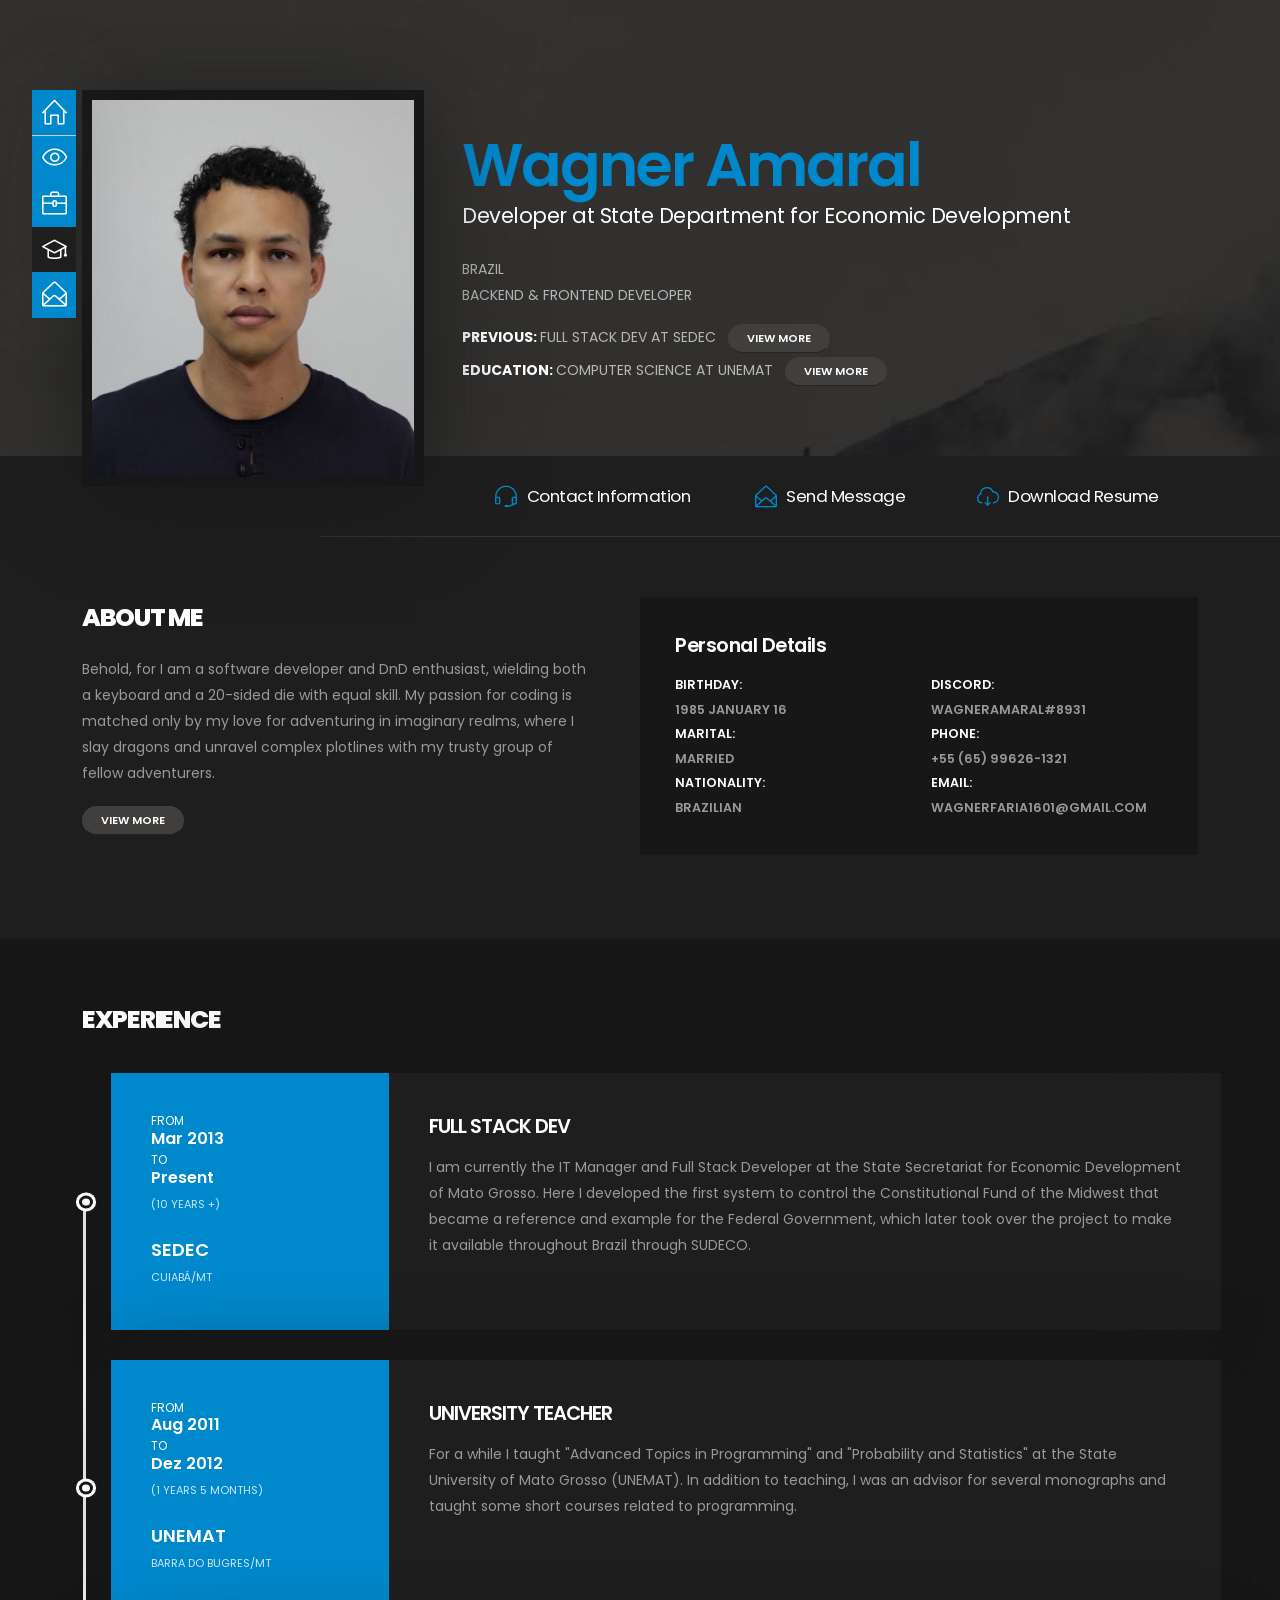
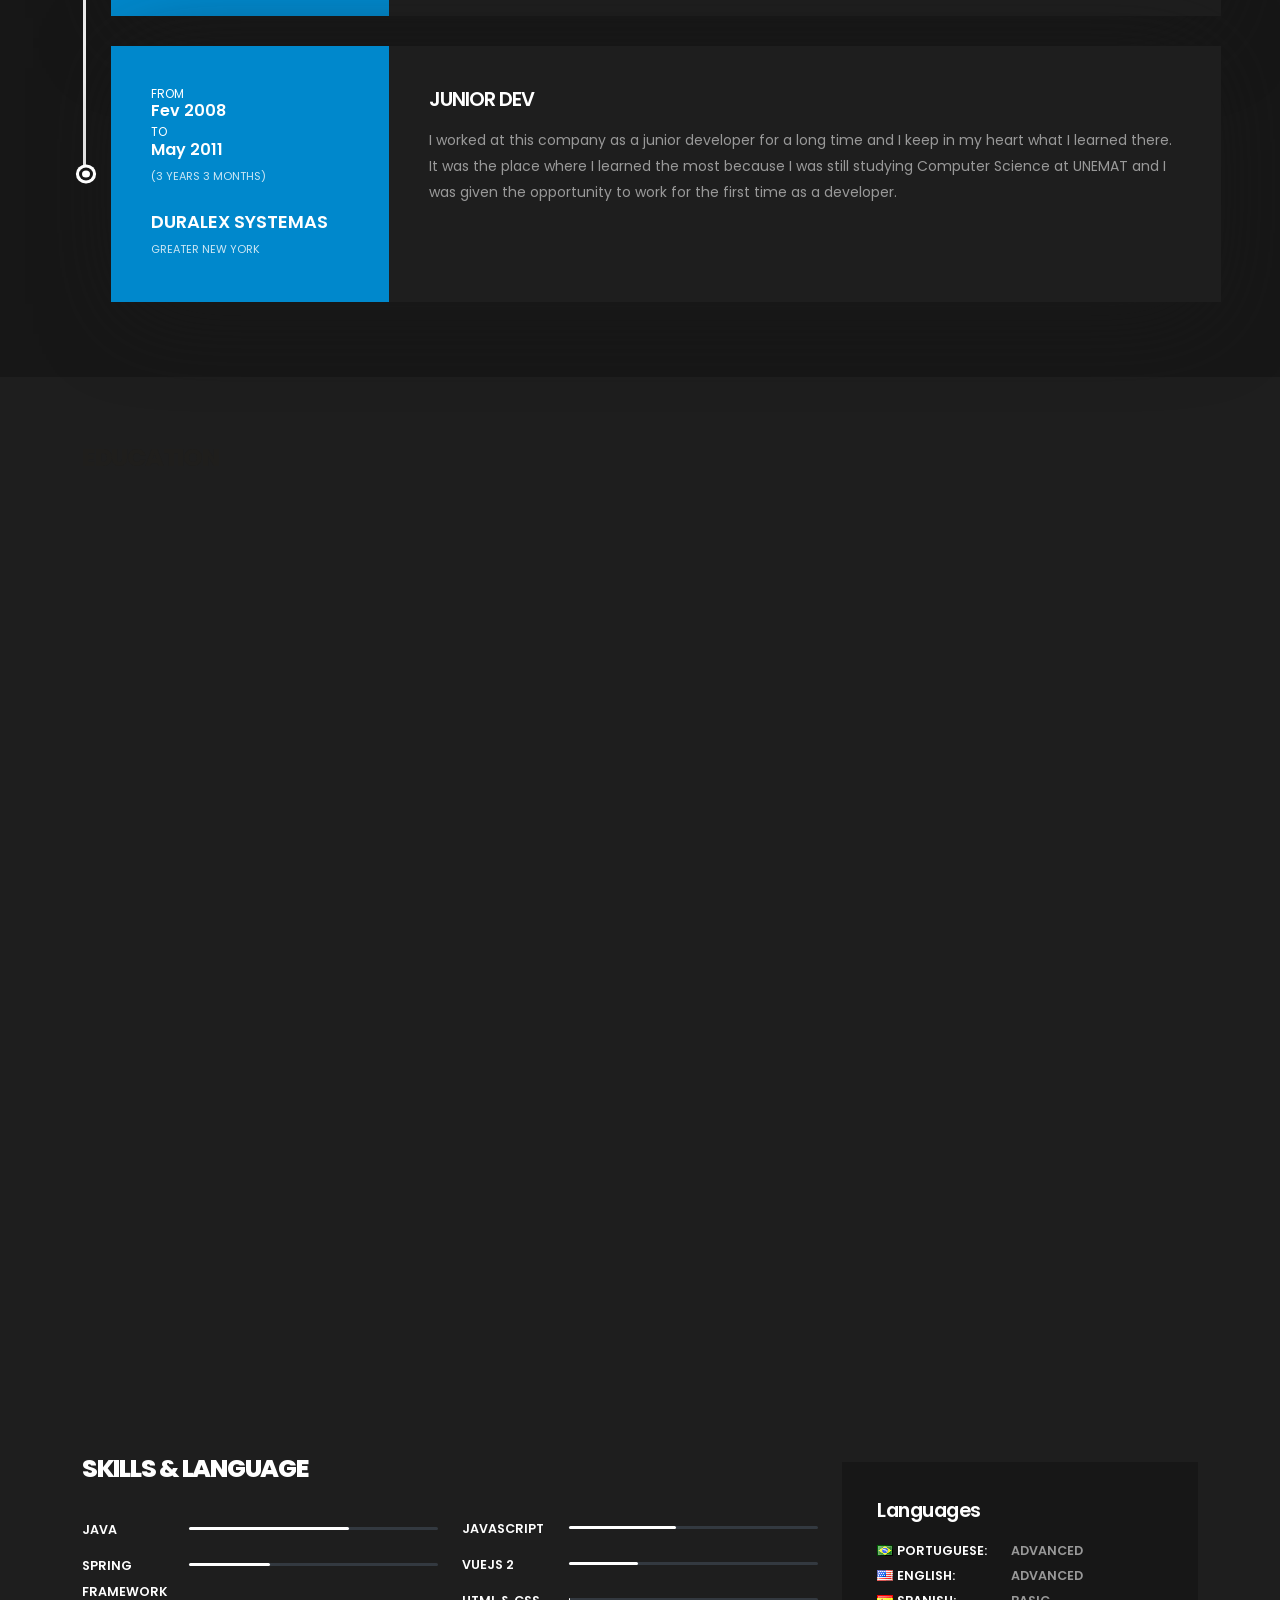
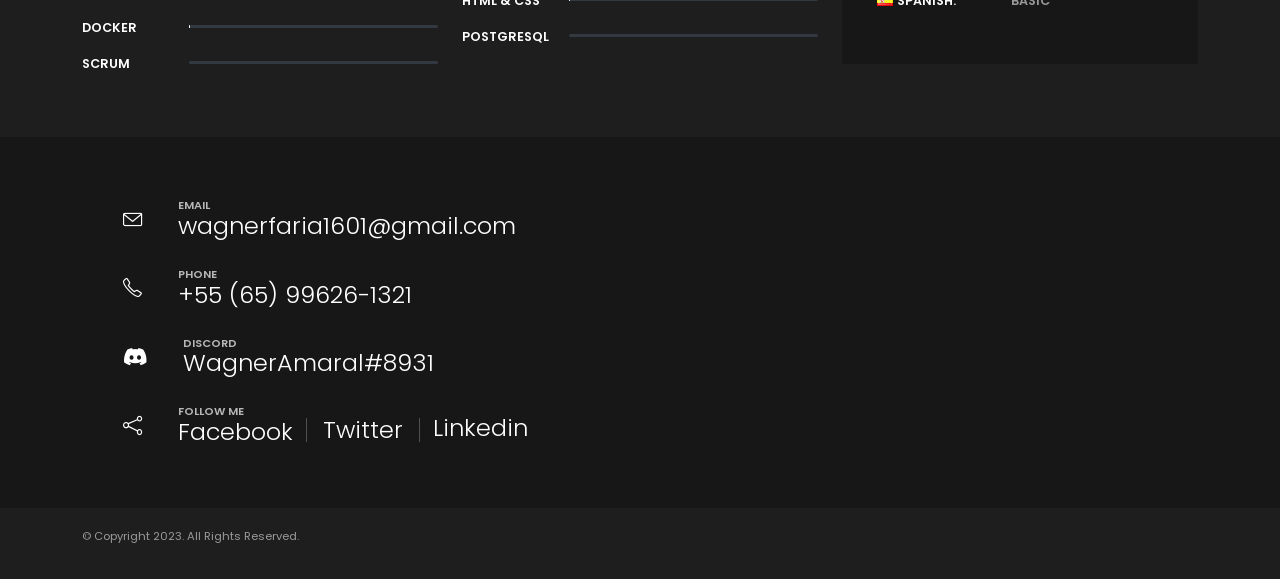
==== demo-resume-dark.html @ c6dffda7 "Portfolio - versao beta" ====
<!DOCTYPE html>
<html lang="en" class="dark">

<head>

	<!-- Basic -->
	<meta charset="utf-8">
	<meta name="viewport" content="width=device-width, initial-scale=1">

	<title>Wagner Amaral | Portfolio</title>
	<meta name="description" content="Portfolio for Dev | Wagner Amaral">
	<meta name="author" content="Wagner Amaral">

	<!-- Favicon -->
	<link rel="shortcut icon" href="img/favicon.svg" type="image/x-icon" />
	<link rel="apple-touch-icon" href="img/favicon.svg">

	<!-- Mobile Metas -->
	<meta name="viewport" content="width=device-width, initial-scale=1, minimum-scale=1.0, shrink-to-fit=no">

	<!-- Web Fonts  -->
	<link id="googleFonts" href="https://fonts.googleapis.com/css?family=Poppins:300,400,500,600,700,800&display=swap"
		rel="stylesheet" type="text/css">

	<!-- Vendor CSS -->
	<link rel="stylesheet" href="vendor/bootstrap/css/bootstrap.min.css">
	<link rel="stylesheet" href="vendor/fontawesome-free/css/all.min.css">
	<link rel="stylesheet" href="vendor/animate/animate.compat.css">
	<link rel="stylesheet" href="vendor/simple-line-icons/css/simple-line-icons.min.css">
	<link rel="stylesheet" href="vendor/owl.carousel/assets/owl.carousel.min.css">
	<link rel="stylesheet" href="vendor/owl.carousel/assets/owl.theme.default.min.css">
	<link rel="stylesheet" href="vendor/magnific-popup/magnific-popup.min.css">

	<!-- Theme CSS -->
	<link rel="stylesheet" href="css/theme.css">
	<link rel="stylesheet" href="css/theme-elements.css">
	<link rel="stylesheet" href="css/theme-blog.css">
	<link rel="stylesheet" href="css/theme-shop.css">

	<!-- Demo CSS -->
	<link rel="stylesheet" href="css/demos/demo-resume-dark.css">

	<!-- Skin CSS -->
	<link id="skinCSS" rel="stylesheet" href="css/skins/skin-resume-dark.css">

	<!-- Theme Custom CSS -->
	<link rel="stylesheet" href="css/custom.css">

	<!-- Head Libs -->
	<script src="vendor/modernizr/modernizr.min.js"></script>

</head>

<body data-plugin-scroll-spy data-plugin-options="{'target': '.wrapper-spy'}">

	<div class="body">
		<header id="header" class="header-floating-icons"
			data-plugin-options="{'stickyEnabled': false, 'stickyEnableOnBoxed': false, 'stickyEnableOnMobile': false, 'stickyStartAt': 0, 'stickySetTop': '60px', 'stickyChangeLogo': false}">
			<div class="header-body bg-transparent">
				<div class="header-container container">
					<div class="header-row">
						<div class="header-column">
							<div class="header-row">
								<div class="header-nav pt-1">
									<div class="header-nav-main">
										<nav class="wrapper-spy collapse">
											<ul class="nav" id="mainNav">
												<li>
													<a data-hash href="#about-me"
														class="nav-link text-color-dark bg-color-primary">
														<i class="icon-home icons"></i>
														<span class="custom-tooltip text-color-dark">About Me</span>
													</a>
												</li>
												<li>
													<a data-hash href="#experience"
														class="nav-link text-color-dark bg-color-primary">
														<i class="icon-eye icons"></i>
														<span class="custom-tooltip text-color-dark">Experience</span>
													</a>
												</li>
												<li>
													<a data-hash href="#education"
														class="nav-link text-color-dark bg-color-primary">
														<i class="icon-briefcase icons"></i>
														<span class="custom-tooltip text-color-dark">Education</span>
													</a>
												</li>
												<li>
													<a data-hash href="#skills"
														class="nav-link text-color-dark bg-color-primary">
														<i class="icon-graduation icons"></i>
														<span class="custom-tooltip text-color-dark">Skills</span>
													</a>
												</li>
												<li>
													<a data-hash href="#say-hello"
														class="nav-link text-color-dark bg-color-primary">
														<i class="icon-envelope-open icons"></i>
														<span class="custom-tooltip text-color-dark">Say Hello</span>
													</a>
												</li>
											</ul>
										</nav>
									</div>
									<button class="btn header-btn-collapse-nav text-color-light border-radius-0"
										data-bs-toggle="collapse" data-bs-target=".header-nav-main nav">
										<i class="fas fa-bars"></i>
									</button>
								</div>
							</div>
						</div>
					</div>
				</div>
			</div>
		</header>

		<div role="main" class="main">

			<div id="about-me">
				<section
					class="section section-no-border section-parallax bg-transparent custom-section-padding-1 custom-position-1 custom-xs-bg-size-cover parallax-no-overflow m-0"
					data-plugin-parallax data-plugin-options="{'speed': 1.5}"
					data-image-src="img/demos/resume/about-me/about-me-bg-1.jpg">
					<div class="container">
						<div class="row">
							<div class="col-lg-4 position-relative custom-sm-margin-bottom-1 z-index-1 appear-animation"
								data-appear-animation="fadeInLeft" data-appear-animation-delay="50">
								<img src="img/portrait.jpg"
									class="img-fluid custom-border custom-image-position-2 custom-box-shadow-4" alt />
							</div>
							<div class="col-lg-8 col-xl-7">
								<h1 class="text-color-primary custom-font-size-1 appear-animation"
									data-appear-animation="fadeInRight" data-appear-animation-delay="50">Wagner Amaral
								</h1>
								<p class="text-color-light font-weight-normal custom-font-size-2 custom-margin-bottom-1 appear-animation"
									data-appear-animation="fadeInRight" data-appear-animation-delay="150">
									Developer at State Department for Economic Development</p>
								<span class="custom-about-me-infos">
									<span class="custom-text-color-1 text-uppercase appear-animation"
										data-appear-animation="fadeInRight"
										data-appear-animation-delay="250">Brazil</span>
									<span class="custom-text-color-1 text-uppercase mb-3 appear-animation"
										data-appear-animation="fadeInRight" data-appear-animation-delay="350">BACKEND
										&amp;
										FRONTEND DEVELOPER</span>
									<span class="custom-text-color-1 text-uppercase mb-1 appear-animation"
										data-appear-animation="fadeInRight" data-appear-animation-delay="450">
										<strong class="text-color-light">Previous: </strong>
										Full Stack dev at SEDEC
										<a data-hash href="#experience"
											class="btn btn-tertiary text-uppercase custom-btn-style-1 text-1 ms-2">View
											More</a>
									</span>
									<span class="custom-text-color-1 text-uppercase appear-animation"
										data-appear-animation="fadeInRight" data-appear-animation-delay="550">
										<strong class="text-color-light">Education: </strong>
										Computer Science at UNEMAT
										<a data-hash href="#education"
											class="btn btn-tertiary text-uppercase custom-btn-style-1 text-1 ms-2">View
											More</a>
									</span>
								</span>
							</div>
						</div>
					</div>
					<ul class="social-icons custom-social-icons">
						<li class="social-icons-facebook">
							<a href="http://www.facebook.com/" target="_blank" title="Facebook">
								<i class="fab fa-facebook-f"></i>
							</a>
						</li>
						<li class="social-icons-twitter">
							<a href="http://www.twitter.com/" target="_blank" title="Twitter">
								<i class="fab fa-twitter"></i>
							</a>
						</li>
						<li class="social-icons-youtube">
							<a href="http://www.youtube.com/" target="_blank" title="Youtube">
								<i class="fab fa-youtube"></i>
							</a>
						</li>
					</ul>
				</section>

				<div class="custom-about-me-links bg-color-dark">
					<div class="container">
						<div class="row justify-content-end appear-animation" data-appear-animation="fadeIn"
							data-appear-animation-delay="750">

							<div class="col-lg-3 text-center custom-xs-border-bottom p-0">
								<a data-hash href="#say-hello" class="text-decoration-none">
									<span class="custom-nav-button text-color-light">
										<i class="icon-earphones-alt icons text-color-primary"></i>
										Contact Information
									</span>
								</a>
							</div>
							<div class="col-lg-2 text-center custom-xs-border-bottom p-0">
								<a data-hash href="#say-hello" class="text-decoration-none">
									<span class="custom-nav-button custom-divisors text-color-light">
										<i class="icon-envelope-open icons text-color-primary"></i>
										Send Message
									</span>
								</a>
							</div>
							<div class="col-lg-3 text-center p-0">
								<a href="#" class="text-decoration-none">
									<span class="custom-nav-button text-color-light">
										<i class="icon-cloud-download icons text-color-primary"></i>
										Download Resume
									</span>
								</a>
							</div>
						</div>
					</div>
				</div>

				<section class="section section-no-border bg-color-dark m-0">
					<div class="container">
						<div class="row">
							<div class="col">
								<div class="custom-box-details bg-color-darken custom-box-shadow-1 col-lg-6 ms-5 mb-5 mb-lg-4 float-end clearfix appear-animation"
									data-appear-animation="fadeInRight" data-appear-animation-delay="1400">
									<h4>Personal Details</h4>
									<div class="row">
										<div class="col-md-6">
											<ul class="custom-list-style-1 p-0 mb-0">
												<li>
													<span class="text-color-light d-block">Birthday:</span>
													<span class="custom-text-color-2">1985 January 16</span>
												</li>
												<li>
													<span class="text-color-light d-block">Marital:</span>
													<span class="custom-text-color-2">Married</span>
												</li>
												<li>
													<span class="text-color-light d-block">Nationality:</span>
													<span class="custom-text-color-2">Brazilian</span>
												</li>
											</ul>
										</div>
										<div class="col-md-6">
											<ul class="custom-list-style-1 p-0 mb-0">
												<li>
													<span class="text-color-light d-block">Discord:</span>
													<span class="custom-text-color-2"><a class="custom-text-color-2"
															href="#">WagnerAmaral#8931</a></span>
												</li>
												<li>
													<span class="text-color-light d-block">PHONE:</span>
													<span class="custom-text-color-2"><a class="custom-text-color-2"
															href="tel:5565996261321">+55 (65) 99626-1321</a></span>
												</li>
												<li>
													<span class="text-color-light d-block">EMAIL:</span>
													<span class="custom-text-color-2"><a class="custom-text-color-2"
															href="mailto:wagnerfaria1601@gmail.com">wagnerfaria1601@gmail.com</a></span>
												</li>
											</ul>
										</div>
									</div>
								</div>

								<h2 class="text-color-light font-weight-extra-bold text-uppercase appear-animation"
									data-appear-animation="fadeInLeft" data-appear-animation-delay="1400">About Me</h2>

								<p class="appear-animation" data-appear-animation="fadeInLeft"
									data-appear-animation-delay="1400">Behold, for I am a software developer and DnD
									enthusiast, wielding both a keyboard
									and a 20-sided die with equal skill. My passion for coding is matched only by my
									love for adventuring in imaginary realms, where I slay dragons and unravel complex
									plotlines with my trusty group of fellow adventurers. </p>

								<div class="about-me-more" id="aboutMeMore">
									<p>I believe that life is all about balancing work and play, and I am fortunate
										enough to have found two pursuits that bring me equal joy. When I'm not coding,
										you can find me huddled around a gaming table with my friends, crafting
										intricate storylines and battling formidable foes. </p>

									<p>But make no mistake, when it comes to coding, I am just as dedicated and
										passionate, pouring countless hours into crafting elegant and efficient
										solutions to complex problems. So whether it's battling goblins or debugging
										code, I am always up for a challenge and eager to tackle whatever comes my way.
									</p>
								</div>

								<a id="aboutMeMoreBtn appear-animation" data-appear-animation="fadeInLeft"
									data-appear-animation-delay="1400"
									class="btn btn-tertiary text-uppercase custom-btn-style-1 text-1" href="#">View
									More</a>

							</div>
						</div>
					</div>
				</section>
			</div>

			<section id="experience" class="section section-secondary section-no-border m-0">
				<div class="container">
					<div class="row">
						<div class="col">
							<h2 class="text-color-light text-uppercase font-weight-extra-bold">Experience</h2>
							<section class="timeline custom-timeline" id="timeline">
								<div class="timeline-body">
									<article class="timeline-box right custom-box-shadow-2">
										<div class="row">
											<div class="experience-info col-lg-3 col-sm-5 bg-color-primary">
												<span class="from text-color-light text-uppercase">
													From
													<span class="font-weight-semibold">Mar 2013</span>
												</span>
												<span class="to text-color-light text-uppercase">
													To
													<span class="font-weight-semibold">Present</span>
												</span>
												<p class="text-color-light">(10 Years +)</p>
												<span class="company text-color-light font-weight-semibold">
													SEDEC
													<span
														class="company-location text-color-light font-weight-normal text-uppercase">CUIABÁ/MT</span>
												</span>
											</div>
											<div class="experience-description col-lg-9 col-sm-7 bg-color-dark">
												<h4 class="text-color-light font-weight-semibold">FULL STACK DEV
												</h4>
												<p class="custom-text-color-2">I am currently the IT Manager and Full
													Stack Developer at the State Secretariat for Economic Development of
													Mato Grosso. Here I developed the first system to control the
													Constitutional Fund of the Midwest that became a reference and
													example for the Federal Government, which later took over the
													project to make it available throughout Brazil through SUDECO.</p>
											</div>
										</div>
									</article>
									<article class="timeline-box right custom-box-shadow-2">
										<div class="row">
											<div class="experience-info col-lg-3 col-sm-5 bg-color-primary">
												<span class="from text-color-light text-uppercase">
													From
													<span class="font-weight-semibold">Aug 2011</span>
												</span>
												<span class="to text-color-light text-uppercase">
													To
													<span class="font-weight-semibold">Dez 2012</span>
												</span>
												<p class="text-color-light">(1 Years 5 Months)</p>
												<span class="company text-color-light font-weight-semibold">
													UNEMAT
													<span
														class="company-location text-color-light font-weight-normal text-uppercase">BARRA
														DO BUGRES/MT</span>
												</span>
											</div>
											<div class="experience-description col-lg-9 col-sm-7 bg-color-dark">
												<h4 class="text-color-light font-weight-semibold">UNIVERSITY TEACHER
												</h4>
												<p class="custom-text-color-2">For a while I taught "Advanced Topics in
													Programming" and "Probability and Statistics" at the State
													University
													of Mato Grosso (UNEMAT). In addition to teaching, I was an advisor
													for several monographs and taught some short courses related to
													programming.</p>
											</div>
										</div>
									</article>
									<article class="timeline-box right custom-box-shadow-2">
										<div class="row">
											<div class="experience-info col-lg-3 col-sm-5 bg-color-primary">
												<span class="from text-color-light text-uppercase">
													From
													<span class="font-weight-semibold">Fev 2008</span>
												</span>
												<span class="to text-color-light text-uppercase">
													To
													<span class="font-weight-semibold">May 2011</span>
												</span>
												<p class="text-color-light">(3 Years 3 Months)</p>
												<span class="company text-color-light font-weight-semibold">
													DURALEX SYSTEMAS
													<span
														class="company-location text-color-light font-weight-normal text-uppercase">Greater
														New York</span>
												</span>
											</div>
											<div class="experience-description col-lg-9 col-sm-7 bg-color-dark">
												<h4 class="text-color-light font-weight-semibold">JUNIOR DEV
												</h4>
												<p class="custom-text-color-2">I worked at this company as a junior
													developer for a long time and I keep in my heart what I learned
													there. It was the place where I learned the most because I was still
													studying Computer Science at UNEMAT and I was given the opportunity
													to work for the first time as a developer.</p>
											</div>
										</div>
									</article>
									<div class="timeline-bar"></div>
								</div>
							</section>
						</div>
					</div>
				</div>
			</section>

			<section id="education" class="section section-no-border bg-color-dark m-0">
				<div class="container">
					<div class="row">
						<div class="col">
							<h2 class="text-color-quaternary text-uppercase font-weight-extra-bold m-0">Education</h2>
							<div class="owl-carousel nav-bottom custom-dots-style-1 custom-dots-color-1 custom-dots-color-1-light mb-0"
								data-plugin-options="{'items': 1, 'loop': false, 'dots': true, 'nav': false}">
								<div class="row">
									<div class="col-lg-6 col-sm-6 pb-4">
										<div class="custom-box-details-2 bg-color-darken custom-box-shadow-3">
											<i class="icon-graduation icons text-color-primary"></i>
											<h4 class="font-weight-semibold text-color-light m-0">UNEMAT</h4>
											<p class="custom-text-color-2 mb-1">Bachelor's Degree in Computer Science
											</p>
											<strong class="text-color-primary">2001-2023</strong>
										</div>
									</div>
									<div class="col-lg-6 col-sm-6 pb-4">
										<div class="custom-box-details-2 bg-color-darken custom-box-shadow-3">
											<i class="icon-graduation icons text-color-primary"></i>
											<h4 class="font-weight-semibold text-color-light m-0">UNIC</h4>
											<p class="custom-text-color-2 mb-1">Postgraduate in Process Management and
												Software Quality
											</p>
											<strong class="text-color-primary">2011-2012</strong>
										</div>
									</div>
									<div class="col-lg-6 col-sm-6 pb-4">
										<div class="custom-box-details-2 bg-color-darken custom-box-shadow-3">
											<i class="fas fa-leaf icons text-color-primary"></i>
											<h4 class="font-weight-semibold text-color-light m-0">Alura</h4>
											<p class="mb-1"><a class="custom-text-color-2"
													href="https://cursos.alura.com.br/degree/certificate/68f707d4-fdf1-4803-afa0-096da1ac2dda"
													target="_blank" rel="noopener noreferrer">JAVA AND SPRING BOOT 3</a>
											</p>
											<div style="display: flex; justify-content: space-between;">
												<strong class="text-color-primary">2023</strong>
												<strong class="text-color-primary">34h</strong>
											</div>

										</div>
									</div>
									<div class="col-lg-6 col-sm-6 pb-4">
										<div class="custom-box-details-2 bg-color-darken custom-box-shadow-3">
											<i class="fa-brands fa-vuejs icons text-color-primary"></i>
											<h4 class="font-weight-semibold text-color-light m-0">Alura</h4>
											<p class="mb-1"><a class="custom-text-color-2"
													href="https://cursos.alura.com.br/degree/certificate/023d8c97-d18e-4e43-b3b2-043546cf9c37"
													target="_blank" rel="noopener noreferrer">VUE.JS 2</a>
											</p>
											<div style="display: flex; justify-content: space-between;">
												<strong class="text-color-primary">2021</strong>
												<strong class="text-color-primary">49h</strong>
											</div>
										</div>
									</div>
									<div class="col-lg-6 col-sm-6 pb-4">
										<div class="custom-box-details-2 bg-color-darken custom-box-shadow-3">
											<i class="fas fa-database icons text-color-primary"></i>
											<h4 class="font-weight-semibold text-color-light m-0">Alura</h4>
											<p class="mb-1"><a class="custom-text-color-2"
													href="https://cursos.alura.com.br/degree/certificate/aabfe05f-cb2f-460d-a82e-ae394e7fc1c1"
													target="_blank" rel="noopener noreferrer">SQL WITH POSTGRESQL</a>
											</p>
											<div style="display: flex; justify-content: space-between;">
												<strong class="text-color-primary">2022</strong>
												<strong class="text-color-primary">46h</strong>
											</div>
										</div>
									</div>
									<div class="col-lg-6 col-sm-6 pb-4">
										<div class="custom-box-details-2 bg-color-darken custom-box-shadow-3">
											<i class="fa-brands fa-docker icons text-color-primary"></i>
											<h4 class="font-weight-semibold text-color-light m-0">Alura</h4>
											<p class="mb-1"><a class="custom-text-color-2"
													href="https://cursos.alura.com.br/degree/certificate/457da6f4-4889-4a92-8b1e-4974ebc24d42"
													target="_blank" rel="noopener noreferrer">DOCKER DCA</a>
											</p>
											<div style="display: flex; justify-content: space-between;">
												<strong class="text-color-primary">2023</strong>
												<strong class="text-color-primary">49h</strong>
											</div>
										</div>
									</div>
								</div>

								<div class="row">
									<div class="col-lg-6 col-sm-6 pb-4">
										<div class="custom-box-details-2 bg-color-darken custom-box-shadow-3">
											<i class="fas fa-people-group icons text-color-primary"></i>
											<h4 class="font-weight-semibold text-color-light m-0">Alura</h4>
											<p class="mb-1"><a class="custom-text-color-2"
													href="https://cursos.alura.com.br/degree/certificate/75bf4a8c-b6cd-4cad-be4b-c54925827278"
													target="_blank" rel="noopener noreferrer">AGIL MANAGER - AGILE
													METHODOLOGY</a></p>
											<div style="display: flex; justify-content: space-between;">
												<strong class="text-color-primary">2022</strong>
												<strong class="text-color-primary">92h</strong>
											</div>
										</div>
									</div>
									<div class="col-lg-6 col-sm-6 pb-4">
										<div class="custom-box-details-2 bg-color-darken custom-box-shadow-3">
											<i class="fas fa-code icons text-color-primary"></i>
											<h4 class="font-weight-semibold text-color-light m-0">Alura</h4>
											<p class="mb-1"><a class="custom-text-color-2"
													href="https://cursos.alura.com.br/degree/certificate/97fb1a3e-9abe-4701-b126-99bd3d11225e"
													target="_blank" rel="noopener noreferrer">Web Accessibility</a> </p>
											<div style="display: flex; justify-content: space-between;">
												<strong class="text-color-primary">2010</strong>
												<strong class="text-color-primary">20h</strong>
											</div>
										</div>
									</div>
									<div class="col-lg-6 col-sm-6 pb-4">
										<div class="custom-box-details-2 bg-color-darken custom-box-shadow-3">
											<i class="fas fa-code icons text-color-primary"></i>
											<h4 class="font-weight-semibold text-color-light m-0">Alura</h4>
											<p class="mb-1"><a class="custom-text-color-2"
													href="https://cursos.alura.com.br/degree/certificate/ac0972f5-0933-4e00-92dd-27db64cb543f"
													target="_blank" rel="noopener noreferrer">HTML & CSS</a> </p>
											<div style="display: flex; justify-content: space-between;">
												<strong class="text-color-primary">2022</strong>
												<strong class="text-color-primary">61h</strong>
											</div>
										</div>
									</div>
									<div class="col-lg-6 col-sm-6 pb-4">
										<div class="custom-box-details-2 bg-color-darken custom-box-shadow-3">
											<i class="fas fa-leaf icons text-color-primary"></i>
											<h4 class="font-weight-semibold text-color-light m-0">Alura</h4>
											<p class="mb-1"><a class="custom-text-color-2"
													href="https://cursos.alura.com.br/degree/certificate/070f2ae5-0f62-4ed6-9bad-4fd91fbf3fad"
													target="_blank" rel="noopener noreferrer">SPRING FRAMEWORK</a></p>
											<div style="display: flex; justify-content: space-between;">
												<strong class="text-color-primary">2021</strong>
												<strong class="text-color-primary">130h</strong>
											</div>
										</div>
									</div>
									<div class="col-lg-6 col-sm-6 pb-4">
										<div class="custom-box-details-2 bg-color-darken custom-box-shadow-3">
											<i class="fas fa-mug-hot icons text-color-primary"></i>
											<h4 class="font-weight-semibold text-color-light m-0">Alura</h4>
											<p class="mb-1"><a class="custom-text-color-2"
													href="https://cursos.alura.com.br/degree/certificate/db304e81-e019-4f6b-b4bb-03cb06fcb0d3"
													target="_blank" rel="noopener noreferrer">JAVA AND OBJECT ORIENTED
													PROGRAMMING</a> </p>
											<div style="display: flex; justify-content: space-between;">
												<strong class="text-color-primary">2021</strong>
												<strong class="text-color-primary">130h</strong>
											</div>
										</div>
									</div>
								</div>
							</div>
						</div>
					</div>
				</div>
			</section>

			<section id="skills" class="section section-no-border bg-color-dark m-0">
				<div class="container">
					<div class="row align-items-center">
						<div class="col-md-6 col-lg-8 mb-4 mb-md-0">
							<div class="row">
								<div class="col-lg-6">
									<h2 class="text-color-light text-uppercase font-weight-extra-bold">Skills & Language
									</h2>
									<div class="progress-bars custom-progress-bars">
										<div
											class="progress-label text-color-light font-weight-semibold text-uppercase text-2">
											<span>Java</span>
										</div>

										<div class="progress mb-2">
											<div class="progress-bar" data-appear-progress-animation="90%"></div>
										</div>
										<div
											class="progress-label text-color-light font-weight-semibold text-uppercase text-2">
											<span>Spring Framework</span>
										</div>
										<div class="progress mb-2">
											<div class="progress-bar" data-appear-progress-animation="70%"
												data-appear-animation-delay="300"></div>
										</div>
										<div
											class="progress-label text-color-light font-weight-semibold text-uppercase text-2">
											<span>Docker</span>
										</div>
										<div class="progress mb-2">
											<div class="progress-bar" data-appear-progress-animation="60%"
												data-appear-animation-delay="600"></div>
										</div>
										<div
											class="progress-label text-color-light font-weight-semibold text-uppercase text-2">
											<span>SCRUM</span>
										</div>
										<div class="progress mb-2">
											<div class="progress-bar" data-appear-progress-animation="80%"
												data-appear-animation-delay="900"></div>
										</div>
									</div>
								</div>
								<div class="col-lg-6">
									<div class="progress-bars custom-progress-bars custom-md-margin-top-1">
										<div
											class="progress-label text-color-light font-weight-semibold text-uppercase text-2">
											<span>Javascript</span>
										</div>
										<div class="progress mb-2">
											<div class="progress-bar" data-appear-progress-animation="60%"></div>
										</div>
										<div
											class="progress-label text-color-light font-weight-semibold text-uppercase text-2">
											<span>VUEJS 2</span>
										</div>
										<div class="progress mb-2">
											<div class="progress-bar" data-appear-progress-animation="60%"
												data-appear-animation-delay="300"></div>
										</div>
										<div
											class="progress-label text-color-light font-weight-semibold text-uppercase text-2">
											<span>HTML & CSS</span>
										</div>
										<div class="progress mb-2">
											<div class="progress-bar" data-appear-progress-animation="70%"
												data-appear-animation-delay="600"></div>
										</div>
										<div
											class="progress-label text-color-light font-weight-semibold text-uppercase text-2">
											<span>Postgresql</span>
										</div>
										<div class="progress mb-2">
											<div class="progress-bar" data-appear-progress-animation="80%"
												data-appear-animation-delay="900"></div>
										</div>
									</div>
								</div>
							</div>
						</div>
						<div class="col-md-6 col-lg-4">
							<div class="row">
								<div class="col">
									<div class="custom-box-details bg-color-darken custom-box-shadow-1">
										<h4 class="text-color-light">Languages</h4>
										<ul class="custom-list-style-1 p-0">
											<li>
												<span
													class="font-weight-semibold custom-max-width-1 text-color-light"><img
														src="img/blank.gif" class="flag flag-br me-1"
														alt="English">Portuguese:</span>
												<span class="custom-text-color-2">Advanced</span>
											</li>
											<li>
												<span
													class="font-weight-semibold custom-max-width-1 text-color-light"><img
														src="img/blank.gif" class="flag flag-us me-1"
														alt="Spanish">English:</span>
												<span class="custom-text-color-2">Advanced</span>
											</li>
											<li>
												<span
													class="font-weight-semibold custom-max-width-1 text-color-light"><img
														src="img/blank.gif" class="flag flag-es me-1"
														alt="Française">Spanish:</span>
												<span class="custom-text-color-2">Basic</span>
											</li>
										</ul>
									</div>
								</div>
							</div>
						</div>
					</div>
				</div>
			</section>

			<section id="say-hello" class="section section-secondary section-no-border m-0" data-spy-offset="40">
				<div class="row">
					<div class="col-lg-12 p-0">
						<div class="container">
								<div class="row m-0">
									<div class="col-half-section col-half-section-left ms-3">
										<a href="mailto:you@domain.com" class="text-decoration-none">
											<span class="feature-box custom-feature-box align-items-center mb-4">
												<span class="custom-feature-box-icon">
													<i class="icon-envelope icons text-color-light"></i>
												</span>
												<span class="feature-box-info">
													<span
														class="custom-label font-weight-semibold text-uppercase custom-text-color-1 line-height-5">Email</span>
													<strong
														class="font-weight-light text-color-light custom-opacity-effect-1">wagnerfaria1601@gmail.com</strong>
												</span>
											</span>
										</a>
										<a href="tel:+1234657890" class="text-decoration-none">
											<span class="feature-box custom-feature-box align-items-center mb-4">
												<span class="custom-feature-box-icon">
													<i class="icon-phone icons text-color-light"></i>
												</span>
												<span class="feature-box-info">
													<span
														class="custom-label font-weight-semibold text-uppercase custom-text-color-1 line-height-5">Phone</span>
													<strong
														class="font-weight-light text-color-light custom-opacity-effect-1">+55 (65) 99626-1321</strong>
												</span>
											</span>
										</a>
										<a href="skype:yourskype?chat" class="text-decoration-none">
											<span class="feature-box custom-feature-box align-items-center mb-4">
												<span class="custom-feature-box-icon">
													<i class="fa-brands fa-discord icons text-color-light"></i>
												</span>
												<span class="feature-box-info">
													<span
														class="custom-label font-weight-semibold text-uppercase custom-text-color-1 line-height-5">Discord</span>
													<strong
														class="font-weight-light text-color-light custom-opacity-effect-1">WagnerAmaral#8931</strong>
												</span>
											</span>
										</a>
										<span class="feature-box custom-feature-box align-items-center">
											<span class="custom-feature-box-icon">
												<i class="icon-share icons text-color-light"></i>
											</span>
											<a href="http://www.facebook.com" class="d-flex text-decoration-none">
												<span class="feature-box-info">
													<span
														class="custom-label font-weight-semibold text-uppercase custom-text-color-1 line-height-5">Follow
														me</span>
													<strong
														class="font-weight-light text-color-light custom-opacity-effect-1">Facebook</strong>
												</span>
											</a>
											<a href="http://www.twitter.com" class="d-flex text-decoration-none">
												<span class="feature-box-info custom-both-side-border mt-2">
													<strong
														class="font-weight-light text-color-light custom-opacity-effect-1">Twitter</strong>
												</span>
											</a>
											<a href="http://www.linkedin.com" class="d-flex text-decoration-none">
												<span class="feature-box-info p-0 mt-2">
													<strong
														class="font-weight-light text-color-light custom-opacity-effect-1">Linkedin</strong>
												</span>
											</a>
										</span>
									</div>
								</div>
						</div>
					</div>
				</div>
			</section>

			<footer id="footer" class="m-0 p-0">
				<div class="footer-copyright bg-color-dark m-0">
					<div class="container">
						<div class="row">
							<div class="col-lg-12 m-0">
								<p class="custom-text-color-2">© Copyright 2023. All Rights Reserved.</p>
							</div>
						</div>
					</div>
				</div>
			</footer>
		</div>

		<!-- Vendor -->
		<script src="vendor/plugins/js/plugins.min.js"></script>

		<!-- Theme Base, Components and Settings -->
		<script src="js/theme.js"></script>

		<!-- Current Page Vendor and Views -->
		<script src="js/views/view.contact.js"></script>

		<!-- Demo -->
		<script src="js/demos/demo-resume.js"></script>

		<!-- Theme Custom -->
		<script src="js/custom.js"></script>

		<!-- Theme Initialization Files -->
		<script src="js/theme.init.js"></script>

</body>

</html>
---- css/theme.css ----
/*
Name: 			theme.css
Written by: 	Okler Themes - (http://www.okler.net)
Theme Version:	9.9.2
*/
html {
	direction: ltr;
	overflow-x: hidden;
	box-shadow: none !important;
	-webkit-font-smoothing: antialiased;
}

@media (prefers-reduced-motion: no-preference) {
	:root {
		scroll-behavior: auto;
	}
}

body {
	background-color: #FFF;
	color: #777;
	font-family: "Poppins", Arial, sans-serif;
	font-size: 14px;
	line-height: 26px;
	margin: 0;
}

body a {
	outline: none !important;
}

.body {
	background-color: #FFF;
}

html.safari:not(.no-safari-overflow-x-fix) .body {
	overflow-x: hidden;
}

a {
	text-decoration: none;
}

a:not(.btn):hover {
	text-decoration: underline;
}

li {
	line-height: 24px;
}

@media (max-width: 575px) {
	body {
		font-size: 13px;
	}
}

pre {
	background: #f7f7f7;
	border: 1px solid #e8e8e8;
	border-radius: 4px;
	padding: 15px;
}

/* Envato Frame */
.remove-envato-frame {
	background: #404040;
	border-radius: 0 0 4px 4px;
	top: 0;
	color: #FFF;
	display: block;
	height: 9px;
	padding: 10px 20px 35px;
	position: fixed;
	right: 5px;
	text-align: center;
	text-decoration: none;
	min-width: 50px;
	z-index: 10000;
	font-size: 0.8em;
	opacity: 0.7;
}

.remove-envato-frame:hover {
	opacity: 0.9;
	text-decoration: none;
	color: #FFF;
}

.remove-envato-frame:before {
	font-family: 'Font Awesome 6 Free';
	content: "\f00d" !important;
	font-weight: 900;
	display: inline-block;
	padding-right: 5px;
}

@media (max-width: 991px) {
	.remove-envato-frame {
		display: none !important;
	}
}

/* Header */
#header {
	position: relative;
	z-index: 1030;
}

#header .header-body {
	display: flex;
	flex-direction: column;
	background: #FFF;
	transition: min-height 0.3s ease;
	width: 100%;
	border-top: 3px solid #EDEDED;
	border-bottom: 1px solid transparent;
	z-index: 1001;
}

#header .header-body.header-body-bottom-border-fixed {
	border-bottom: 1px solid rgba(234, 234, 234, 0.5) !important;
}

#header .header-body[class*="border-color-"] {
	border-bottom: 0 !important;
}

#header .header-container {
	position: relative;
	display: flex;
	flex-flow: row wrap;
	align-items: center;
	transition: ease height 300ms;
}

@media (max-width: 991px) {
	#header .header-container:not(.container):not(.container-fluid) .header-nav-main {
		padding: 0 0.75rem;
	}
}

#header .header-container.header-container-height-xs {
	height: 80px;
}

#header .header-container.header-container-height-sm {
	height: 100px;
}

#header .header-container.header-container-height-md {
	height: 125px;
}

#header .header-container.header-container-height-lg {
	height: 145px;
}

#header .container {
	position: relative;
}

@media (max-width: 767px) {
	#header .container {
		width: 100%;
	}
}

#header .header-row {
	display: flex;
	flex-grow: 1;
	align-items: center;
	align-self: stretch;
	max-height: 100%;
}

#header .header-column {
	display: flex;
	align-self: stretch;
	align-items: center;
	flex-grow: 1;
	flex-direction: column;
}

#header .header-column.header-column-border-right {
	border-right: 1px solid rgba(0, 0, 0, 0.06);
}

#header .header-column.header-column-border-left {
	border-left: 1px solid rgba(0, 0, 0, 0.06);
}

#header .header-column .header-row {
	justify-content: inherit;
}

#header .header-column .header-extra-info {
	list-style: outside none none;
	margin: 0;
	padding: 0;
}

#header .header-column .header-extra-info li {
	display: inline-flex;
	margin-left: 25px;
}

#header .header-column .header-extra-info li .header-extra-info-icon {
	font-size: 32px;
	font-size: 2rem;
	margin-right: 10px;
}

#header .header-column .header-extra-info li .header-extra-info-text label {
	display: block;
	margin: 0;
	color: #999;
	font-size: 12px;
	font-size: 0.75rem;
	line-height: 1.2;
}

#header .header-column .header-extra-info li .header-extra-info-text strong {
	display: block;
	margin: 0;
	color: #333;
	font-size: 14.4px;
	font-size: 0.9rem;
	line-height: 1.3;
}

#header .header-column .header-extra-info li .header-extra-info-text a {
	color: #333;
}

#header .header-column .header-extra-info li .feature-box p {
	margin: 0;
}

#header .header-column .header-extra-info li .feature-box small {
	position: relative;
	top: -4px;
	font-size: 80%;
}

#header.header-no-min-height .header-body {
	min-height: 0 !important;
}

#header .header-top {
	display: flex;
	align-items: center;
	border-bottom: 2px solid rgba(0, 0, 0, 0.06);
	min-height: 47px;
}

#header .header-top.header-top-light-border-bottom {
	border-bottom-color: rgba(255, 255, 255, 0.1);
}

#header .header-top.header-top-simple-border-bottom {
	border-bottom-width: 1px;
}

#header .header-top.header-top-default {
	background: #f7f7f7;
}

#header .header-top.header-top-borders {
	border-bottom-width: 1px;
}

#header .header-top.header-top-borders .nav-item-borders {
	border-right: 1px solid rgba(0, 0, 0, 0.06);
	padding-left: 12px;
	padding-right: 12px;
}

#header .header-top.header-top-borders .nav-item-borders:first-child {
	padding-left: 0;
}

#header .header-top.header-top-borders .nav-item-borders:last-child {
	border-right: 0;
}

#header .header-top.header-top-light-borders {
	border-bottom-color: rgba(255, 255, 255, 0.2);
}

#header .header-top.header-top-light-borders.header-top-borders .nav-item-borders {
	border-right-color: rgba(255, 255, 255, 0.2);
}

#header .header-top.header-top-light-2-borders {
	border-bottom-color: rgba(255, 255, 255, 0.06);
}

#header .header-top.header-top-light-2-borders.header-top-borders .nav-item-borders {
	border-right-color: rgba(255, 255, 255, 0.06);
}

#header .header-top.header-top-bottom-containered-border {
	border-bottom: 0;
}

#header .header-top.header-top-bottom-containered-border > .container > .header-row {
	border-bottom: 1px solid rgba(0, 0, 0, 0.06);
}

#header .header-top.header-top-small-minheight {
	min-height: 38px;
}

#header .header-top.header-top-semi-transparent {
	background-color: rgba(0, 0, 0, 0.15);
}

#header .header-top.header-top-semi-transparent-light {
	background-color: rgba(255, 255, 255, 0.15);
}

#header .header-logo {
	margin: 16px 0;
	margin: 1rem 0;
	position: relative;
	z-index: 1;
}

#header .header-logo img {
	transition: all 0.3s ease;
	position: relative;
	top: 0;
	image-rendering: -webkit-optimize-contrast;
	transform: translateZ(0);
}

#header .header-nav {
	padding: 16px 0;
	padding: 1rem 0;
	min-height: 70px;
}

#header .header-nav-top {
	display: flex;
	align-self: stretch;
	align-items: center;
}

#header .header-nav-top .nav > li > a, #header .header-nav-top .nav > li > span {
	color: #999;
	font-size: 0.9em;
	padding: 6px 10px;
	display: inline-block;
	letter-spacing: -0.5px;
}

#header .header-nav-top .nav > li > a [class*="fa-"], #header .header-nav-top .nav > li > a .icons, #header .header-nav-top .nav > li > span [class*="fa-"], #header .header-nav-top .nav > li > span .icons {
	margin-right: 3px;
	font-size: 0.8em;
	position: relative;
}

#header .header-nav-top .nav > li > a {
	text-decoration: none;
}

#header .header-nav-top .nav > li > a:hover, #header .header-nav-top .nav > li > a a:focus {
	background: transparent;
}

#header .header-nav-top .nav > li.open > .dropdown-menu-toggle, #header .header-nav-top .nav > li.accessibility-open > .dropdown-menu-toggle {
	border-radius: 4px 4px 0 0;
}

#header .header-nav-top .nav > li + .nav-item-left-border {
	margin-left: 10px;
	padding-left: 10px;
	position: relative;
}

#header .header-nav-top .nav > li + .nav-item-left-border:after {
	background: rgba(0, 0, 0, 0.08);
	content: "";
	width: 1px;
	height: 16px;
	position: absolute;
	display: block;
	top: 50%;
	transform: translate3d(0, -50%, 0);
	left: 0;
}

#header .header-nav-top .nav > li + .nav-item-right-border {
	margin-right: 10px;
	padding-right: 10px;
	position: relative;
}

#header .header-nav-top .nav > li + .nav-item-right-border:before {
	background: rgba(0, 0, 0, 0.08);
	content: "";
	width: 1px;
	height: 16px;
	position: absolute;
	display: block;
	top: 50%;
	transform: translate3d(0, -50%, 0);
	right: 0;
}

#header .header-nav-top .nav > li.nav-item-left-border.nav-item-left-border-remove:after {
	content: none;
}

#header .header-nav-top .nav > li.nav-item-left-border.nav-item-right-border-remove:before {
	content: none;
}

@media (max-width: 575px) {
	#header .header-nav-top .nav > li:not(.d-none) {
		margin-left: 0;
		padding-left: 0;
	}
}

@media (max-width: 767px) {
	#header .header-nav-top .nav > li.nav-item-left-border-remove.d-none {
		margin-left: 0;
		padding-left: 0;
	}

	#header .header-nav-top .nav > li.nav-item-right-border-remove.d-none {
		margin-left: 0;
		padding-left: 0;
	}
}

#header .header-nav-top .nav > li.nav-item-left-border.nav-item-left-border-show:after {
	content: '';
}

#header .header-nav-top .nav > li.nav-item-right-border.nav-item-right-border-show:after {
	content: '';
}

@media (min-width: 576px) {
	#header .header-nav-top .nav > li.nav-item-left-border.nav-item-left-border-sm-show:after {
		content: '';
	}

	#header .header-nav-top .nav > li.nav-item-right-border.nav-item-right-border-sm-show:after {
		content: '';
	}
}

@media (min-width: 768px) {
	#header .header-nav-top .nav > li.nav-item-left-border.nav-item-left-border-md-show:after {
		content: '';
	}

	#header .header-nav-top .nav > li.nav-item-right-border.nav-item-right-border-md-show:after {
		content: '';
	}
}

@media (min-width: 992px) {
	#header .header-nav-top .nav > li.nav-item-left-border.nav-item-left-border-lg-show:after {
		content: '';
	}

	#header .header-nav-top .nav > li.nav-item-right-border.nav-item-right-border-lg-show:after {
		content: '';
	}
}

@media (min-width: 1200px) {
	#header .header-nav-top .nav > li.nav-item-left-border.nav-item-left-border-xl-show:after {
		content: '';
	}

	#header .header-nav-top .nav > li.nav-item-right-border.nav-item-right-border-xl-show:after {
		content: '';
	}
}

#header .header-nav-top .nav > li.nav-item.dropdown.show .nav-link {
	background: transparent;
}

#header .header-nav-top .nav > li.nav-item:not(.dropdown) > a [class*="fa-"], #header .header-nav-top .nav > li.nav-item:not(.dropdown) > a .icons {
	left: -1px;
	top: -1px;
}

#header .header-nav-top .nav > li.nav-item-anim-icon > a:hover [class*="fa-"], #header .header-nav-top .nav > li.nav-item-anim-icon > a:hover .icons {
	animation: navItemArrow 600ms ease;
	animation-iteration-count: infinite;
}

#header .header-nav-top .dropdown .dropdown-item {
	font-size: 0.75em;
}

#header .header-nav-top .dropdown-menu {
	border: 0;
	margin-top: -2px;
	margin-left: -2px;
	padding: 0;
	box-shadow: 0 10px 30px 10px rgba(0, 0, 0, 0.05);
	background: #FFF;
	padding: 3px;
	min-width: 180px;
	z-index: 10000;
	margin-right: 0;
	margin-top: 1px;
	transition: opacity .2s ease-out;
	border-radius: 0;
}

#header .header-nav-top .dropdown-menu:before {
	content: '';
	display: block;
	position: absolute;
	top: 0;
	right: 5px;
	width: 0;
	height: 0;
	border-left: 7px solid transparent;
	border-right: 7px solid transparent;
	border-bottom: 7px solid white;
	transform: translate3d(-7px, -6px, 0);
}

#header .header-nav-top .dropdown-menu.dropdow-menu-arrow-right:before {
	right: auto;
	left: 20px;
}

#header .header-nav-top .dropdown-menu a {
	color: #999;
	padding: 5px 12px;
	font-size: 0.9em;
}

#header .header-nav-top .dropdown-menu a:active {
	color: #FFF;
}

#header .header-nav-top .flag {
	margin-right: 2px;
	position: relative;
	top: -1px;
}

#header .header-nav-features {
	position: relative;
	padding-left: 20px;
	margin-left: 10px;
}

#header .header-nav-features:before, #header .header-nav-features:after {
	background: rgba(0, 0, 0, 0.03);
	content: none;
	width: 1px;
	height: 16px;
	position: absolute;
	display: block;
	top: 50%;
	transform: translate3d(0, -50%, 0);
	left: 0;
}

#header .header-nav-features.header-nav-features-divisor-lg:before, #header .header-nav-features.header-nav-features-divisor-lg:after {
	height: 72px;
}

#header .header-nav-features.header-nav-features-light:before, #header .header-nav-features.header-nav-features-light:after {
	background: rgba(255, 255, 255, 0.1);
}

#header .header-nav-features:not(.header-nav-features-no-border):before, #header .header-nav-features:not(.header-nav-features-no-border):after {
	content: '';
}

#header .header-nav-features:not(.header-nav-features-no-border):after {
	display: none;
}

#header .header-nav-features.header-nav-features-show-border:before, #header .header-nav-features.header-nav-features-show-border:after {
	content: '';
}

@media (min-width: 576px) {
	#header .header-nav-features.header-nav-features-sm-show-border:before, #header .header-nav-features.header-nav-features-sm-show-border:after {
		content: '';
	}
}

@media (min-width: 768px) {
	#header .header-nav-features.header-nav-features-md-show-border:before, #header .header-nav-features.header-nav-features-md-show-border:after {
		content: '';
	}
}

@media (min-width: 992px) {
	#header .header-nav-features.header-nav-features-lg-show-border:before, #header .header-nav-features.header-nav-features-lg-show-border:after {
		content: '';
	}
}

@media (min-width: 1200px) {
	#header .header-nav-features.header-nav-features-xl-show-border:before, #header .header-nav-features.header-nav-features-xl-show-border:after {
		content: '';
	}
}

#header .header-nav-features.header-nav-features-start {
	padding-left: 0;
	margin-left: 0;
	padding-right: 20px;
	margin-right: 10px;
}

#header .header-nav-features.header-nav-features-start:not(.header-nav-features-no-border):before {
	left: auto;
	right: 0;
}

#header .header-nav-features.header-nav-features-center {
	padding-left: 20px;
	margin-left: 10px;
	padding-right: 20px;
	margin-right: 10px;
}

#header .header-nav-features.header-nav-features-center:after {
	display: block;
	left: auto;
	right: 0;
}

#header .header-nav-features .header-nav-top-icon,
#header .header-nav-features .header-nav-top-icon-img {
	font-size: 12.8px;
	font-size: 0.8rem;
	position: relative;
	top: -1px;
	color: #444;
}

#header .header-nav-features.header-nav-features-light .header-nav-top-icon,
#header .header-nav-features.header-nav-features-light .header-nav-top-icon-img {
	color: #FFF;
}

#header .header-nav-features .header-nav-top-icon-img {
	top: -2px;
}

#header .header-nav-features .header-nav-feature {
	position: relative;
}

#header .header-nav-features .header-nav-features-dropdown {
	opacity: 0;
	top: -10000px;
	position: absolute;
	box-shadow: 0 10px 30px 10px rgba(0, 0, 0, 0.05);
	background: #FFF;
	padding: 17px;
	min-width: 300px;
	z-index: 10000;
	right: 100%;
	margin-right: -25px;
	margin-top: 30px;
	transition: opacity .2s ease-out;
	pointer-events: none;
}

#header .header-nav-features .header-nav-features-dropdown:before {
	content: '';
	display: block;
	position: absolute;
	top: 0;
	right: 5px;
	width: 0;
	height: 0;
	border-left: 7px solid transparent;
	border-right: 7px solid transparent;
	border-bottom: 7px solid white;
	transform: translate3d(-7px, -6px, 0);
}

#header .header-nav-features .header-nav-features-dropdown.show {
	opacity: 1;
	top: auto;
	pointer-events: all;
}

@media (max-width: 991px) {
	#header .header-nav-features .header-nav-features-dropdown.show {
		top: -50px;
		box-shadow: none;
	}

	#header .header-nav-features .header-nav-features-dropdown.show:before {
		display: none;
	}
}

#header .header-nav-features .header-nav-features-dropdown.header-nav-features-dropdown-arrow-dark:before {
	border-bottom-color: #181b1e;
}

@media (min-width: 992px) {
	#header .header-nav-features .header-nav-features-dropdown.header-nav-features-dropdown-reverse {
		right: auto;
		margin-right: 0;
		left: 100%;
		margin-left: -25px;
	}

	#header .header-nav-features .header-nav-features-dropdown.header-nav-features-dropdown-reverse:before {
		right: auto;
		left: 5px;
		transform: translate3d(7px, -6px, 0);
	}
}

@media (max-width: 440px) {
	#header .header-nav-features .header-nav-features-dropdown.header-nav-features-dropdown-mobile-fixed {
		position: fixed;
		right: auto;
		left: 50%;
		transform: translate3d(-50%, 0, 0);
	}

	#header .header-nav-features .header-nav-features-dropdown.header-nav-features-dropdown-mobile-fixed:before {
		content: none;
	}
}

#header .header-nav-features .header-nav-features-dropdown.header-nav-features-dropdown-force-right {
	margin-right: 6px !important;
	right: 0;
}

#header .header-nav-features .header-nav-features-dropdown.header-nav-features-dropdown-dark {
	background: #212529;
}

#header .header-nav-features .header-nav-features-dropdown.header-nav-features-dropdown-dark:before {
	border-bottom-color: #212529;
}

#header .header-nav-features .header-nav-features-cart {
	z-index: 2;
}

#header .header-nav-features .header-nav-features-cart .header-nav-features-dropdown {
	padding: 20px;
}

#header .header-nav-features .header-nav-features-cart .cart-info {
	position: absolute;
	width: 100%;
	text-align: center;
	top: 50%;
	margin-top: -4px;
	left: 0;
	padding: 0;
	display: block;
	line-height: 1;
}

#header .header-nav-features .header-nav-features-cart .cart-info .cart-qty {
	position: absolute;
	top: -12px;
	right: -10px;
	width: 15px;
	height: 15px;
	display: block;
	font-size: 9px;
	font-weight: 600;
	color: #fff;
	background-color: #ed5348;
	text-align: center;
	line-height: 15px;
	border-radius: 20px;
	box-shadow: -1px 1px 2px 0 rgba(0, 0, 0, 0.3);
}

#header .header-nav-features .header-nav-features-cart .mini-products-list {
	list-style: none;
	margin: 0;
	padding: 0;
}

#header .header-nav-features .header-nav-features-cart .mini-products-list li {
	position: relative;
	padding: 15px 0;
	border-bottom: 1px solid #EEE;
}

#header .header-nav-features .header-nav-features-cart .mini-products-list li:first-child {
	margin-top: -15px;
}

#header .header-nav-features .header-nav-features-cart .mini-products-list li .product-image {
	float: right;
	border-color: #ededed;
	border-width: 1px;
	padding: 0;
	border: 1px solid #ddd;
	background-color: #fff;
	display: block;
	position: relative;
}

#header .header-nav-features .header-nav-features-cart .mini-products-list li .product-image img {
	max-width: 80px;
}

#header .header-nav-features .header-nav-features-cart .mini-products-list li .product-details {
	margin-left: 0;
	line-height: 1.4;
}

#header .header-nav-features .header-nav-features-cart .mini-products-list li .product-details a {
	letter-spacing: 0.005em;
	font-weight: 600;
	color: #696969;
}

#header .header-nav-features .header-nav-features-cart .mini-products-list li .product-details .product-name {
	margin: 15px 0 0;
	font-size: 0.9em;
	font-weight: 400;
}

#header .header-nav-features .header-nav-features-cart .mini-products-list li .product-details .qty-price {
	font-size: 0.8em;
}

#header .header-nav-features .header-nav-features-cart .mini-products-list li .product-details .qty-price .price {
	display: inline-block;
}

#header .header-nav-features .header-nav-features-cart .mini-products-list li .product-details .btn-remove {
	z-index: 3;
	top: 5px;
	right: -5px;
	width: 20px;
	height: 20px;
	background-color: #fff;
	color: #474747;
	border-radius: 100%;
	position: absolute;
	text-align: center;
	box-shadow: 0 2px 3px 0 rgba(0, 0, 0, 0.2);
	line-height: 20px;
	font-size: 10px;
}

#header .header-nav-features .header-nav-features-cart .totals {
	padding: 15px 0 25px;
	overflow: hidden;
}

#header .header-nav-features .header-nav-features-cart .totals .label {
	float: left;
	text-transform: uppercase;
	font-size: 13px;
	font-weight: 700;
	color: #474747;
}

#header .header-nav-features .header-nav-features-cart .totals .price-total {
	float: right;
	text-transform: uppercase;
	font-size: 15px;
	font-weight: 700;
	color: #474747;
}

#header .header-nav-features .header-nav-features-cart .actions {
	padding: 0;
	margin: 0;
}

#header .header-nav-features .header-nav-features-cart .actions .btn {
	display: inline-block;
	min-width: 125px;
	text-align: center;
	margin: 5px 0;
	float: right;
	font-size: 11.2px;
	font-size: 0.7rem;
	padding: 11.2px 16px;
	padding: 0.7rem 1rem;
	text-transform: uppercase;
	font-weight: 600;
}

#header .header-nav-features .header-nav-features-cart .actions .btn:first-child {
	float: left;
}

#header .header-nav-features .header-nav-features-cart.header-nav-features-cart-big .cart-info {
	margin-top: -9px;
	left: -4px;
}

#header .header-nav-features .header-nav-features-cart.header-nav-features-cart-big .header-nav-features-dropdown {
	margin-right: -31px;
	top: 10px;
}

#header .header-nav-features .header-nav-features-user .header-nav-features-toggle {
	color: #444;
	font-size: 13px;
	font-weight: 600;
	text-transform: uppercase;
}

#header .header-nav-features .header-nav-features-user .header-nav-features-toggle .far {
	font-size: 15.2px;
	font-size: 0.95rem;
	margin: 0px 2px 0 0;
	position: relative;
	top: 1px;
}

#header .header-nav-features .header-nav-features-user .header-nav-features-toggle:hover {
	text-decoration: none;
}

#header .header-nav-features .header-nav-features-user .header-nav-features-dropdown {
	margin-right: -27px;
	min-width: 420px;
	padding: 35px;
}

@media (max-width: 767px) {
	#header .header-nav-features .header-nav-features-user .header-nav-features-dropdown {
		min-width: 320px;
	}
}

#header .header-nav-features .header-nav-features-user .actions {
	padding: 0;
	margin: 0;
}

#header .header-nav-features .header-nav-features-user .actions .btn {
	display: inline-block;
	min-width: 125px;
	margin: 5px 0;
	font-size: 11.2px;
	font-size: 0.7rem;
	padding: 11.2px 16px;
	padding: 0.7rem 1rem;
	text-transform: uppercase;
	font-weight: 600;
}

#header .header-nav-features .header-nav-features-user .extra-actions {
	clear: both;
	border-top: 1px solid rgba(0, 0, 0, 0.08);
	padding-top: 20px;
	margin-top: 20px;
	text-align: center;
}

#header .header-nav-features .header-nav-features-user .extra-actions p {
	font-size: 12px;
	font-size: 0.75rem;
	margin: 0;
	padding: 0;
}

#header .header-nav-features .header-nav-features-user.signin .signin-form {
	display: block;
}

#header .header-nav-features .header-nav-features-user.signin .signup-form, #header .header-nav-features .header-nav-features-user.signin .recover-form {
	display: none;
}

#header .header-nav-features .header-nav-features-user.signup .signin-form {
	display: none;
}

#header .header-nav-features .header-nav-features-user.signup .signup-form {
	display: block;
}

#header .header-nav-features .header-nav-features-user.signup .recover-form {
	display: none;
}

#header .header-nav-features .header-nav-features-user.recover .signin-form, #header .header-nav-features .header-nav-features-user.recover .signup-form {
	display: none;
}

#header .header-nav-features .header-nav-features-user.header-nav-features-user-logged .header-nav-features-dropdown {
	min-width: 320px;
}

#header .header-nav-features .header-nav-features-search-reveal-container {
	display: flex;
	align-items: center;
	min-height: 42px;
}

#header .header-nav-features .header-nav-features-search-reveal .simple-search {
	display: none;
}

#header .header-nav-features .header-nav-features-search-reveal .header-nav-features-search-hide-icon {
	display: none;
	text-decoration: none;
}

#header .header-nav-features .header-nav-features-search-reveal .header-nav-features-search-show-icon {
	display: inline-flex;
	text-decoration: none;
}

#header .header-nav-features .header-nav-features-search-reveal.show .header-nav-features-search-hide-icon {
	display: inline-flex;
	margin-left: 10px;
	align-items: center;
}

#header .header-nav-features .header-nav-features-search-reveal.show .header-nav-features-search-show-icon {
	display: none;
}

#header .header-nav-features .header-nav-features-search-reveal.show .simple-search {
	display: inline-flex;
}

#header .header-nav-features .header-nav-features-search-reveal-big-search {
	display: none;
	position: absolute;
	left: 0;
	top: 0;
	background: #FFF;
	width: 100%;
	height: 100%;
	z-index: 1;
}

#header .header-nav-features .header-nav-features-search-reveal-big-search .big-search-header {
	align-items: center;
}

#header .header-nav-features .header-nav-features-search-reveal-big-search .big-search-header input[type="search"]::-webkit-search-decoration, #header .header-nav-features .header-nav-features-search-reveal-big-search .big-search-header input[type="search"]::-webkit-search-cancel-button, #header .header-nav-features .header-nav-features-search-reveal-big-search .big-search-header input[type="search"]::-webkit-search-results-button, #header .header-nav-features .header-nav-features-search-reveal-big-search .big-search-header input[type="search"]::-webkit-search-results-decoration {
	-webkit-appearance: none;
}

#header .header-nav-features .header-nav-features-search-reveal-big-search .form-control {
	border: 0;
	background: transparent;
	font-size: 22px !important;
	line-height: 1;
	border-bottom: 2px solid #CCC;
	border-radius: 0;
	box-shadow: none;
	position: relative;
	z-index: 1;
}

#header .header-nav-features .header-nav-features-search-reveal-big-search .header-nav-features-search-hide-icon {
	position: absolute;
	right: 0px;
	top: 50%;
	z-index: 2;
	display: block;
	margin-right: 10px;
	margin-top: -10px;
}

#header .header-nav-features .header-nav-features-search-reveal-big-search .header-nav-features-search-hide-icon i {
	font-size: 20px;
}

#header .header-nav-features .header-nav-features-search-reveal-big-search.header-nav-features-search-reveal-big-search-full {
	position: fixed;
	z-index: 100000;
	background: transparent;
}

#header .header-nav-features .header-nav-features-search-reveal-big-search.header-nav-features-search-reveal-big-search-full:before {
	content: "";
	display: block;
	background: rgba(23, 23, 23, 0.95);
	bottom: 0;
	height: 100%;
	left: 0;
	position: absolute;
	right: 0;
	top: 0;
	width: 100%;
}

#header .header-nav-features .header-nav-features-search-reveal-big-search.header-nav-features-search-reveal-big-search-full .form-control {
	color: #FFF;
}

#header .header-nav-features .header-nav-features-search-reveal-big-search.header-nav-features-search-reveal-big-search-full .header-nav-features-search-hide-icon {
	position: fixed;
	top: 25px;
	right: 20px;
	margin-top: 0;
}

#header .header-nav-features .header-nav-features-search-reveal-big-search.header-nav-features-search-reveal-big-search-full .header-nav-features-search-hide-icon i {
	color: #FFF;
}

#header.search-show .header-nav-features .header-nav-features-search-reveal-big-search {
	display: flex;
}

#header .header-search {
	margin-left: 16px;
	margin-left: 1rem;
}

#header .header-search .form-control {
	border-radius: 20px;
	font-size: 0.9em;
	height: 34px;
	margin: 0;
	padding: 6px 12px;
	transition: width 0.3s ease;
	perspective: 1000px;
	width: 170px;
}

#header .header-search .btn-light {
	background: transparent;
	border: 0 none;
	color: #CCC;
	position: absolute;
	right: 0;
	top: 0;
	z-index: 3;
}

#header .header-search .btn-light:hover {
	color: #000;
}

@media (max-width: 991px) {
	#header.header-transparent .header-nav-features .header-nav-features-search .header-nav-features-dropdown.show {
		top: -50px !important;
		box-shadow: none !important;
	}

	#header.header-transparent .header-nav-features .header-nav-features-search .header-nav-features-dropdown.show:before {
		display: none;
	}
}

#header .header-social-icons {
	margin-left: 16px;
	margin-left: 1rem;
}

#header .header-border-left {
	border-left: 1px solid rgba(0, 0, 0, 0.08);
}

#header .header-border-right {
	border-right: 1px solid rgba(0, 0, 0, 0.08);
}

#header .header-border-top {
	border-top: 1px solid rgba(0, 0, 0, 0.08);
}

#header .header-border-bottom {
	border-bottom: 1px solid rgba(0, 0, 0, 0.08);
}

@media (max-width: 991px) {
	#header .header-mobile-border-top:before {
		content: '';
		position: absolute;
		top: 0;
		left: 0;
		width: 100%;
		border-bottom: 1px solid rgba(0, 0, 0, 0.08);
	}
}

#header .header-btn-collapse-nav {
	background: #CCC;
	color: #FFF;
	display: none;
	float: right;
	margin: 0 0 0 16px;
	margin: 0 0 0 1rem;
}

#header.header-narrow .header-body {
	min-height: 0;
}

#header.header-narrow .header-logo {
	margin-top: 0;
	margin-bottom: 0;
}

#header.header-narrow .header-nav {
	padding-top: 0;
	padding-bottom: 0;
}

#header.header-no-border-bottom .header-body {
	padding-bottom: 0 !important;
	border-bottom: 0 !important;
}

#header.header-no-border-bottom .header-nav.header-nav-links nav > ul > li > a, #header.header-no-border-bottom .header-nav.header-nav-links nav > ul > li:hover > a, #header.header-no-border-bottom .header-nav.header-nav-line nav > ul > li > a, #header.header-no-border-bottom .header-nav.header-nav-line nav > ul > li:hover > a {
	margin: 0;
}

#header.header-effect-shrink {
	transition: ease height 300ms;
}

#header.header-effect-shrink .header-top {
	transition: ease height 300ms;
}

#header.header-effect-shrink .header-container {
	min-height: 100px;
}

#header.header-effect-shrink .header-logo {
	display: flex;
	align-items: center;
}

#header.header-dark .header-body {
	background: #212529;
}

#header.header-dark .header-body .header-nav.header-nav-links-side-header nav > ul > li > a {
	border-bottom-color: #2a2a2a;
}

@media (max-width: 991px) {
	html.mobile-menu-opened #header .header-body[class*="border-color-"] {
		border-bottom: 1px solid rgba(234, 234, 234, 0.5) !important;
	}
}

html:not(.boxed) #header.header-floating-bar {
	position: absolute;
	top: 45px;
	width: 100%;
}

html:not(.boxed) #header.header-floating-bar .header-body {
	border: medium none;
	margin: 0 auto;
	padding: 0;
	position: relative;
	width: auto;
}

html:not(.boxed) #header.header-floating-bar .header-nav-main nav > ul > li.dropdown-mega > .dropdown-menu {
	left: 0;
	right: 0;
}

@media (max-width: 991px) {
	html:not(.boxed) #header.header-floating-bar {
		top: 0;
	}
}

@media (max-width: 991px) {
	html:not(.boxed):not(.sticky-header-active) #header.header-floating-bar .header-body {
		margin: 10px;
	}

	html:not(.boxed):not(.sticky-header-active) #header.header-floating-bar .header-nav-main:before {
		display: none;
	}
}

@media (min-width: 1200px) {
	html:not(.sticky-header-active) #header.header-floating-bar .header-body {
		max-width: 1140px;
		right: 15px;
	}

	html:not(.sticky-header-active) #header.header-floating-bar .header-container {
		padding-right: 0px;
		padding-left: 30px;
	}
}

html:not(.boxed) #header.header-full-width .header-container {
	width: 100%;
	max-width: none;
}

html #header.header-bottom-slider {
	position: absolute;
	bottom: 0;
}

html #header.header-bottom-slider .header-body {
	border-top: 1px solid rgba(255, 255, 255, 0.4);
}

html #header.header-bottom-slider.header-transparent-light-top-border .header-body {
	border-top: 1px solid rgba(68, 68, 68, 0.4);
}

html #header.header-bottom-slider.header-transparent-light-top-border-1 .header-body {
	border-top: 1px solid rgba(68, 68, 68, 0.1);
}

html #header.header-bottom-slider.header-transparent-dark-top-border .header-body {
	border-top: 1px solid rgba(255, 255, 255, 0.4);
}

html #header.header-bottom-slider.header-transparent-dark-top-border-1 .header-body {
	border-top: 1px solid rgba(255, 255, 255, 0.1);
}

html.sticky-header-active #header.header-bottom-slider .header-body {
	border-top-color: transparent;
}

@media (max-width: 991px) {
	html #header.header-bottom-slider .header-nav-main {
		top: calc(100% + 15px);
	}

	html.sticky-header-active #header.header-bottom-slider .header-nav-main {
		top: 100%;
	}
}

html #header.header-transparent {
	min-height: 0 !important;
	width: 100%;
	position: absolute;
}

html #header.header-transparent .header-body:not(.header-border-bottom) {
	border-bottom: 0;
}

html:not(.sticky-header-active) #header.header-transparent:not(.header-semi-transparent) .header-body {
	background-color: transparent !important;
}

html:not(.sticky-header-active) #header.header-semi-transparent-light .header-body {
	background-color: rgba(255, 255, 255, 0.8) !important;
}

html:not(.sticky-header-active) #header.header-semi-transparent-dark .header-body {
	background-color: rgba(68, 68, 68, 0.4) !important;
}

html:not(.sticky-header-active) #header.header-transparent-light-bottom-border .header-body {
	border-bottom: 1px solid rgba(68, 68, 68, 0.4);
}

html:not(.sticky-header-active) #header.header-transparent-light-bottom-border-1 .header-body {
	border-bottom: 1px solid rgba(68, 68, 68, 0.1);
}

html:not(.sticky-header-active) #header.header-transparent-dark-bottom-border .header-body {
	border-bottom: 1px solid rgba(255, 255, 255, 0.4);
}

html:not(.sticky-header-active) #header.header-transparent-dark-bottom-border-1 .header-body {
	border-bottom: 1px solid rgba(255, 255, 255, 0.1);
}

@media (max-width: 991px) {
	html #header.header-transparent .header-body {
		overflow: hidden;
	}

	html #header.header-transparent .header-body.bg-dark .header-nav-main:before, html #header.header-transparent .header-body.bg-color-dark .header-nav-main:before {
		background-color: #212529;
	}

	html #header.header-transparent .header-nav-main:before {
		width: calc(100% - 30px);
	}

	html #header.header-transparent .header-nav-main nav {
		padding: 0 30px;
	}

	html.sticky-header-active #header.header-transparent .header-nav-main nav {
		padding: 0 15px;
	}
}

html.sticky-header-active #header .header-top.header-top-sticky-remove-bottom-border {
	border-bottom: 0;
}

html.sticky-header-active #header .header-body {
	position: fixed;
	border-bottom-color: rgba(234, 234, 234, 0.5);
	box-shadow: 0 0 3px rgba(234, 234, 234, 0.5);
}

html.sticky-header-active #header .header-body.header-body-bottom-border {
	border-bottom: 1px solid rgba(234, 234, 234, 0.5) !important;
}

html.sticky-header-active #header.header-effect-shrink .header-body {
	position: relative;
}

html.sticky-header-active .d-sticky-header-active-none {
	display: none !important;
}

html.sticky-header-reveal.sticky-header-active #header .header-body {
	position: fixed;
	border-bottom: none;
	width: 100%;
	max-width: 100%;
}

html.sticky-header-enabled #header .header-logo-sticky-change {
	position: relative;
}

html.sticky-header-enabled #header .header-logo-sticky-change img {
	position: absolute;
	top: 0;
	left: 0;
}

html.sticky-header-enabled #header .header-logo-sticky-change .header-logo-non-sticky {
	opacity: 1 !important;
}

html.sticky-header-enabled #header .header-logo-sticky-change .header-logo-sticky {
	opacity: 0 !important;
}

html.sticky-header-enabled.sticky-header-active #header .header-logo-sticky-change .header-logo-non-sticky {
	opacity: 0 !important;
}

html.sticky-header-enabled.sticky-header-active #header .header-logo-sticky-change .header-logo-sticky {
	opacity: 1 !important;
}

@media (max-width: 991px) {
	html:not(.sticky-header-enabled) #header .header-logo-sticky-change .header-logo-non-sticky {
		opacity: 1 !important;
	}

	html:not(.sticky-header-enabled) #header .header-logo-sticky-change .header-logo-sticky {
		display: none !important;
	}
}

@media (min-width: 992px) {
	html.sticky-header-enabled.sticky-header-active.sticky-header-scroll-direction #header .header-body {
		transition: all 0.3s ease;
		transform: translate3d(0, 0, 0);
	}

	html.sticky-header-enabled.sticky-header-active.sticky-header-scroll-direction.sticky-header-scroll-down #header .header-body {
		transform: translate3d(0, -100%, 0);
	}
}

/* Header Nav Main */
@media (min-width: 992px) {
	#header .header-nav-main {
		display: flex !important;
		height: auto !important;
	}

	#header .header-nav-main nav {
		display: flex !important;
	}

	#header .header-nav-main nav > ul > li {
		height: 100%;
		align-self: stretch;
		margin-left: 2px;
	}

	#header .header-nav-main nav > ul > li > a {
		display: inline-flex;
		align-items: center;
		white-space: normal;
		border-radius: 4px;
		color: #CCC;
		font-size: 13px;
		font-style: normal;
		font-weight: 600;
		padding: 0.5rem 1rem;
		letter-spacing: -0.5px;
		text-transform: uppercase;
		text-decoration: none;
	}

	#header .header-nav-main nav > ul > li > a:after {
		display: none;
	}

	#header .header-nav-main nav > ul > li > a:active {
		background-color: transparent;
		text-decoration: none;
		color: #CCC;
	}

	#header .header-nav-main nav > ul > li > a.dropdown-toggle .fa-chevron-down {
		display: none;
	}

	#header .header-nav-main nav > ul > li > a.active {
		background-color: transparent;
	}

	#header .header-nav-main nav > ul > li.open > a, #header .header-nav-main nav > ul > li.accessibility-open > a, #header .header-nav-main nav > ul > li:hover > a {
		background: #CCC;
		color: #FFF;
	}

	#header .header-nav-main nav > ul > li.dropdown .dropdown-menu {
		top: -10000px;
		display: block;
		opacity: 0;
		left: auto;
		border-radius: 0 4px 4px;
		border: 0;
		border-top: 3px solid #CCC;
		box-shadow: 0 15px 30px -5px rgba(0, 0, 0, 0.07);
		margin: 0;
		min-width: 200px;
		padding: 5px 0;
		text-align: left;
	}

	#header .header-nav-main nav > ul > li.dropdown .dropdown-menu li a {
		border-bottom: 1px solid #f7f7f7;
		color: #777;
		font-size: 0.83em;
		font-weight: 400;
		padding: 6px 18px 6px 18px;
		position: relative;
		text-transform: none;
		text-decoration: none;
		letter-spacing: -0.5px;
	}

	#header .header-nav-main nav > ul > li.dropdown .dropdown-menu li a:hover, #header .header-nav-main nav > ul > li.dropdown .dropdown-menu li a:focus, #header .header-nav-main nav > ul > li.dropdown .dropdown-menu li a.active, #header .header-nav-main nav > ul > li.dropdown .dropdown-menu li a:active {
		background-color: transparent;
	}

	#header .header-nav-main nav > ul > li.dropdown .dropdown-menu li:hover > a, #header .header-nav-main nav > ul > li.dropdown .dropdown-menu li:focus > a, #header .header-nav-main nav > ul > li.dropdown .dropdown-menu li.active > a, #header .header-nav-main nav > ul > li.dropdown .dropdown-menu li:active > a, #header .header-nav-main nav > ul > li.dropdown .dropdown-menu li.open > a, #header .header-nav-main nav > ul > li.dropdown .dropdown-menu li.accessibility-open > a {
		background-color: #f8f9fa;
	}

	#header .header-nav-main nav > ul > li.dropdown .dropdown-menu li.dropdown-submenu {
		position: relative;
	}

	#header .header-nav-main nav > ul > li.dropdown .dropdown-menu li.dropdown-submenu > a .fa-chevron-down {
		display: none;
	}

	#header .header-nav-main nav > ul > li.dropdown .dropdown-menu li.dropdown-submenu > a:after {
		font-family: 'Font Awesome 6 Free';
		content: "\f054";
		font-weight: 900;
		position: absolute;
		top: 50%;
		font-size: 0.5rem;
		opacity: 0.7;
		right: 20px;
		transform: translateY(-50%);
		transition: all .2s ease-out;
	}

	#header .header-nav-main nav > ul > li.dropdown .dropdown-menu li.dropdown-submenu > .dropdown-menu {
		left: 100%;
		display: block;
		margin-top: -8px;
		margin-left: -1px;
		border-radius: 4px;
		opacity: 0;
		transform: translate3d(0, 0, 0);
	}

	#header .header-nav-main nav > ul > li.dropdown .dropdown-menu li.dropdown-submenu.open > a:after, #header .header-nav-main nav > ul > li.dropdown .dropdown-menu li.dropdown-submenu.accessibility-open > a:after, #header .header-nav-main nav > ul > li.dropdown .dropdown-menu li.dropdown-submenu:hover > a:after {
		opacity: 1;
		right: 15px;
	}

	#header .header-nav-main nav > ul > li.dropdown .dropdown-menu li.dropdown-submenu.open > .dropdown-menu, #header .header-nav-main nav > ul > li.dropdown .dropdown-menu li.dropdown-submenu.accessibility-open > .dropdown-menu, #header .header-nav-main nav > ul > li.dropdown .dropdown-menu li.dropdown-submenu:hover > .dropdown-menu {
		top: 0;
		opacity: 1;
	}

	#header .header-nav-main nav > ul > li.dropdown .dropdown-menu li.dropdown-submenu.dropdown-reverse:hover > a:after {
		right: 30px;
		transform: translateY(-50%) rotateY(180deg);
	}

	#header .header-nav-main nav > ul > li.dropdown .dropdown-menu li.dropdown-submenu.dropdown-reverse > .dropdown-menu {
		left: auto;
		right: 100%;
		transform: translate3d(0, 0, 0);
	}

	#header .header-nav-main nav > ul > li.dropdown .dropdown-menu li:last-child a {
		border-bottom: 0;
	}

	#header .header-nav-main nav > ul > li.dropdown.open > a, #header .header-nav-main nav > ul > li.dropdown.accessibility-open > a, #header .header-nav-main nav > ul > li.dropdown:hover > a {
		border-radius: 4px 4px 0 0;
		position: relative;
	}

	#header .header-nav-main nav > ul > li.dropdown.open > a:before, #header .header-nav-main nav > ul > li.dropdown.accessibility-open > a:before, #header .header-nav-main nav > ul > li.dropdown:hover > a:before {
		content: '';
		display: block;
		position: absolute;
		left: 0;
		right: 0;
		bottom: -3px;
		border-bottom: 5px solid #CCC;
	}

	#header .header-nav-main nav > ul > li.dropdown.open > .dropdown-menu, #header .header-nav-main nav > ul > li.dropdown.accessibility-open > .dropdown-menu, #header .header-nav-main nav > ul > li.dropdown:hover > .dropdown-menu {
		top: auto;
		display: block;
		opacity: 1;
	}

	#header .header-nav-main nav > ul > li.dropdown.dropdown-reverse > .dropdown-menu {
		left: auto;
		right: 0;
	}

	#header .header-nav-main nav > ul > li.dropdown-mega {
		position: static;
	}

	#header .header-nav-main nav > ul > li.dropdown-mega > .dropdown-menu {
		border-radius: 4px;
		left: 12px;
		right: 12px;
		width: auto;
	}

	#header .header-nav-main nav > ul > li.dropdown-mega .dropdown-mega-content {
		padding: 1.6rem;
	}

	#header .header-nav-main nav > ul > li.dropdown-mega .dropdown-mega-sub-title {
		color: #333333;
		display: block;
		font-size: 0.9em;
		font-weight: 600;
		margin-top: 20px;
		padding-bottom: 10px;
		text-transform: none;
		letter-spacing: -0.5px;
	}

	#header .header-nav-main nav > ul > li.dropdown-mega .dropdown-mega-sub-title:first-child {
		margin-top: 0;
	}

	#header .header-nav-main nav > ul > li.dropdown-mega .dropdown-mega-sub-nav {
		list-style: none;
		padding: 0;
		margin: 0;
	}

	#header .header-nav-main nav > ul > li.dropdown-mega .dropdown-mega-sub-nav > li > a {
		border: 0 none;
		border-radius: 4px;
		color: #777;
		display: block;
		font-size: 0.83em;
		font-weight: normal;
		margin: 0 0 3px -8px;
		padding: 3px 8px;
		text-shadow: none;
		text-transform: none;
		text-decoration: none;
	}

	#header .header-nav-main nav > ul > li.dropdown-mega .dropdown-mega-sub-nav > li:hover > a, #header .header-nav-main nav > ul > li.dropdown-mega .dropdown-mega-sub-nav > li:active > a, #header .header-nav-main nav > ul > li.dropdown-mega .dropdown-mega-sub-nav > li:focus > a {
		background: #f7f7f7;
	}

	#header .header-nav-main nav > ul > li.dropdown-mega.dropdown-mega-shop > .dropdown-item {
		padding: 0.5rem 0.8rem;
	}

	#header .header-nav-main nav > ul > li .wrapper-items-cloned i {
		display: none;
	}

	#header .header-nav-main.header-nav-main-square nav > ul > li > a {
		border-radius: 0 !important;
	}

	#header .header-nav-main.header-nav-main-square nav > ul > li.dropdown .dropdown-menu {
		border-radius: 0 !important;
	}

	#header .header-nav-main.header-nav-main-square nav > ul > li.dropdown .dropdown-menu li.dropdown-submenu > .dropdown-menu {
		border-radius: 0 !important;
	}

	#header .header-nav-main.header-nav-main-square nav > ul > li.dropdown .thumb-info, #header .header-nav-main.header-nav-main-square nav > ul > li.dropdown .thumb-info-wrapper {
		border-radius: 0 !important;
	}

	#header .header-nav-main.header-nav-main-square nav > ul > li.dropdown-mega > .dropdown-menu {
		border-radius: 0 !important;
	}

	#header .header-nav-main.header-nav-main-square nav > ul > li.dropdown-mega .dropdown-mega-sub-nav > li > a {
		border-radius: 0 !important;
	}

	#header .header-nav-main.header-nav-main-dropdown-no-borders nav > ul > li.dropdown .dropdown-menu {
		border-radius: 4px;
	}

	#header .header-nav-main.header-nav-main-dropdown-no-borders nav > ul > li.dropdown .dropdown-menu:not(.border-top) {
		border: 0 !important;
	}

	#header .header-nav-main.header-nav-main-dropdown-no-borders nav > ul > li.dropdown .dropdown-menu li.dropdown-submenu > .dropdown-menu {
		margin-top: -5px;
	}

	#header .header-nav-main.header-nav-main-dropdown-no-borders nav > ul > li.dropdown.dropdown-mega .dropdown-menu.border-top {
		margin-top: -2px !important;
	}

	#header .header-nav-main.header-nav-main-dropdown-border-radius nav > ul > li.dropdown .dropdown-menu {
		border-radius: 4px !important;
	}

	#header .header-nav-main.header-nav-main-dropdown-border-radius nav > ul > li.dropdown .dropdown-menu li.dropdown-submenu > .dropdown-menu {
		border-radius: 4px !important;
	}

	#header .header-nav-main.header-nav-main-dropdown-borders-radius-0 nav > ul > li.dropdown .dropdown-menu {
		border-radius: 0 !important;
	}

	#header .header-nav-main.header-nav-main-dropdown-borders-radius-0 nav > ul > li.dropdown .dropdown-menu li.dropdown-submenu > .dropdown-menu {
		border-radius: 0 !important;
	}

	#header .header-nav-main.header-nav-main-font-sm nav > ul > li > a {
		font-size: 0.7rem;
	}

	#header .header-nav-main.header-nav-main-font-md nav > ul > li > a {
		font-size: 1rem;
		font-weight: 600;
		text-transform: none;
		letter-spacing: -1px;
	}

	#header .header-nav-main.header-nav-main-font-lg nav > ul > li > a {
		font-size: 1.1rem;
		font-weight: 400;
		text-transform: none;
		letter-spacing: -1px;
	}

	#header .header-nav-main.header-nav-main-font-lg-upper nav > ul > li > a {
		font-size: 0.95rem;
		font-weight: 600;
		text-transform: uppercase;
		letter-spacing: -1px;
	}

	#header .header-nav-main.header-nav-main-font-lg-upper-2 nav > ul > li > a {
		font-size: 0.82rem;
		font-weight: 700;
		text-transform: uppercase;
		letter-spacing: 0;
	}

	#header .header-nav-main.header-nav-main-font-alternative nav > ul > li > a {
		font-family: 'Open Sans', sans-serif;
		font-size: 0.85rem;
		font-weight: 600;
	}

	#header .header-nav-main.header-nav-main-dropdown-modern nav > ul > li.dropdown .dropdown-menu {
		border: 0 !important;
		padding: 15px 8px;
		margin-left: -10px;
	}

	#header .header-nav-main.header-nav-main-dropdown-modern nav > ul > li.dropdown .dropdown-menu li a {
		border-bottom: 0;
		background: transparent !important;
		font-size: 0.85em;
		transition: all .2s ease-out;
		left: 0;
	}

	#header .header-nav-main.header-nav-main-dropdown-modern nav > ul > li.dropdown .dropdown-menu li a:hover, #header .header-nav-main.header-nav-main-dropdown-modern nav > ul > li.dropdown .dropdown-menu li a:active {
		left: 5px;
	}

	#header .header-nav-main.header-nav-main-dropdown-modern nav > ul > li.dropdown .dropdown-menu li.dropdown-submenu > .dropdown-menu {
		margin-top: -15px;
	}

	#header .header-nav-main.header-nav-main-dropdown-center nav > ul > li.dropdown:not(.dropdown-mega) > .dropdown-menu {
		transform: translate3d(-50%, 10px, 0) !important;
	}

	#header .header-nav-main.header-nav-main-dropdown-center nav > ul > li.dropdown:not(.dropdown-mega):hover > .dropdown-menu {
		top: 100%;
		left: 50%;
		transform: translate3d(-50%, 0, 0) !important;
	}

	#header .header-nav-main.header-nav-main-dropdown-center.header-nav-main-dropdown-center-bottom nav > ul > li.dropdown:hover > .dropdown-menu {
		margin-top: -14px !important;
	}

	#header .header-nav-main.header-nav-main-dropdown-arrow nav > ul > li.dropdown > .dropdown-item {
		position: relative;
	}

	#header .header-nav-main.header-nav-main-dropdown-arrow nav > ul > li.dropdown > .dropdown-item:before {
		content: '';
		display: block;
		position: absolute;
		top: auto;
		left: 50%;
		width: 0;
		height: 0;
		border-left: 7px solid transparent;
		border-right: 7px solid transparent;
		border-bottom: 7px solid white;
		transform: translate3d(-7px, 10px, 0);
		bottom: 14px;
		margin-top: auto;
		z-index: 1001;
		opacity: 0;
		transition: ease transform 300ms;
	}

	#header .header-nav-main.header-nav-main-dropdown-arrow nav > ul > li.dropdown.open > .dropdown-menu, #header .header-nav-main.header-nav-main-dropdown-arrow nav > ul > li.dropdown.accessibility-open > .dropdown-menu, #header .header-nav-main.header-nav-main-dropdown-arrow nav > ul > li.dropdown:hover > .dropdown-menu {
		margin-top: -14px !important;
		box-shadow: 0 10px 30px 10px rgba(0, 0, 0, 0.1);
	}

	#header .header-nav-main.header-nav-main-dropdown-arrow nav > ul > li.dropdown.open > .dropdown-item:before, #header .header-nav-main.header-nav-main-dropdown-arrow nav > ul > li.dropdown.accessibility-open > .dropdown-item:before, #header .header-nav-main.header-nav-main-dropdown-arrow nav > ul > li.dropdown:hover > .dropdown-item:before {
		opacity: 1 !important;
		transform: translate3d(-7px, 0, 0);
	}

	#header .header-nav-main.header-nav-main-dark nav > ul > li > a {
		color: #444;
	}

	#header .header-nav-main.header-nav-main-slide nav > ul > li > a {
		background-color: transparent;
		color: #FFF;
		text-transform: none;
		font-size: 14px;
		font-weight: 500;
		padding: 18px 18px 22px !important;
		margin: 0 !important;
		transition: ease transform 300ms;
		text-decoration: none;
	}
}

@media (min-width: 992px) and (min-width: 992px) {
	#header .header-nav-main.header-nav-main-slide nav > ul > li > a.dropdown-toggle:after {
		visibility: hidden;
	}
}

@media (min-width: 992px) {
	#header .header-nav-main.header-nav-main-slide nav > ul > li > a.item-original {
		display: none;
	}

	#header .header-nav-main.header-nav-main-slide nav > ul > li > span {
		display: flex;
		position: relative;
		height: 100%;
		overflow: hidden;
	}

	#header .header-nav-main.header-nav-main-slide nav > ul > li > span > a {
		display: flex;
		align-items: center;
		white-space: normal;
		border-radius: 4px;
		font-size: 13px;
		font-style: normal;
		font-weight: 600;
		letter-spacing: -0.5px;
		text-transform: uppercase;
		position: relative;
		background: transparent !important;
		color: #444;
		padding: 0 .9rem;
		margin: 1px 0 0;
		min-height: 60px;
		height: 100%;
		text-decoration: none;
		transition: ease all 300ms;
		transform: translateY(0%);
	}

	#header .header-nav-main.header-nav-main-slide nav > ul > li > span > a.dropdown-toggle:after {
		display: none;
	}

	#header .header-nav-main.header-nav-main-slide nav > ul > li > span > a .fa-caret-down {
		display: none;
	}

	#header .header-nav-main.header-nav-main-slide nav > ul > li > span > a.active:first-child {
		transform: translateY(-40%);
		opacity: 0;
	}

	#header .header-nav-main.header-nav-main-slide nav > ul > li > span > a.active.item-two {
		transform: translateY(0);
		opacity: 1;
	}

	#header .header-nav-main.header-nav-main-slide nav > ul > li > span .item-two {
		position: absolute;
		transform: translateY(40%);
		opacity: 0;
		width: auto;
		left: 0;
	}

	#header .header-nav-main.header-nav-main-slide nav > ul > li:hover > span > a:first-child {
		transform: translateY(-40%);
		opacity: 0;
	}

	#header .header-nav-main.header-nav-main-slide nav > ul > li:hover > span .item-two {
		transform: translateY(0%);
		opacity: 1;
	}

	#header .header-nav-main.header-nav-main-transition nav > ul > li > a {
		transition: ease all 300ms;
	}

	#header .header-nav-main.header-nav-main-text-capitalize nav > ul > li > a {
		text-transform: capitalize;
	}

	#header .header-nav-main.header-nav-main-text-size-2 nav > ul > li > a {
		font-size: 13px;
		font-weight: 500;
		letter-spacing: -0.3px;
	}

	#header .header-nav-main.header-nav-main-text-size-3 nav > ul > li > a {
		font-size: 14px;
		font-weight: 500;
		letter-spacing: -0.3px;
	}

	#header .header-nav-main.header-nav-main-text-size-4 nav > ul > li > a {
		font-size: 15px;
		font-weight: 600;
		letter-spacing: -0.4px;
	}

	#header .header-nav-main.header-nav-main-text-size-4 nav > ul > li > a.dropdown-toggle:after {
		font-size: 0.75rem;
	}

	#header .header-nav-main.header-nav-main-text-size-5 nav > ul > li > a {
		font-size: 16px;
		font-weight: 500;
		letter-spacing: -0.3px;
	}
}

@media (min-width: 992px) and (max-width: 1600px) {
	#header .header-nav-main.header-nav-main-text-size-5 nav > ul > li > a {
		padding: 0 0.6rem !important;
	}
}

@media (min-width: 992px) {
	#header .header-nav-main.header-nav-main-text-size-5 nav > ul > li > a.dropdown-toggle:after {
		font-size: 0.75rem;
	}

	#header .header-nav-main.header-nav-main-text-size-5 nav > ul > li.dropdown .dropdown-menu li a {
		color: #212529;
		font-size: 0.875em;
		font-weight: 500;
		padding-top: 8px;
		padding-bottom: 8px;
	}

	#header .header-nav-main.header-nav-main-text-size-5 nav > ul > li.dropdown .dropdown-mega-sub-title {
		font-weight: 700;
	}

	#header .header-nav-main.header-nav-main-text-ls-0 nav > ul > li > a {
		letter-spacing: 0;
	}

	#header .header-nav-main.header-nav-main-text-weight-500 nav > ul > li > a {
		font-weight: 500;
	}

	#header .header-nav-main.header-nav-main-text-weight-600 nav > ul > li > a {
		font-weight: 600;
	}

	#header .header-nav-main.header-nav-main-increase-space-between nav > ul > li > a {
		padding: 0 1.3rem !important;
	}

	#header .header-nav-main a > .thumb-info-preview {
		position: absolute;
		display: block;
		left: 100%;
		opacity: 0;
		border: 0;
		padding-left: 10px;
		background: transparent;
		overflow: visible;
		margin-top: 15px;
		top: -10000px;
		transition: transform .2s ease-out, opacity .2s ease-out;
		transform: translate3d(-20px, 0, 0);
	}

	#header .header-nav-main a > .thumb-info-preview .thumb-info-wrapper {
		background: #FFF;
		display: block;
		border-radius: 4px;
		border: 0;
		box-shadow: 0 20px 45px rgba(0, 0, 0, 0.08);
		margin: 0;
		padding: 4px;
		text-align: left;
		width: 190px;
	}

	#header .header-nav-main a > .thumb-info-preview .thumb-info-image {
		transition: all 6s linear 0s;
		width: 182px;
		height: 136px;
		min-height: 0;
	}

	#header .header-nav-main a:hover > .thumb-info-preview {
		transform: translate3d(0, 0, 0);
		top: 0;
		opacity: 1;
		margin-top: -5px;
	}

	#header .header-nav-main .dropdown-reverse a > .thumb-info-preview {
		transform: translate3d(20px, 0, 0);
		right: 100%;
		left: auto;
		padding-left: 0;
		margin-right: 10px;
	}

	#header .header-nav-main .dropdown-reverse a:hover > .thumb-info-preview {
		transform: translate3d(0, 0, 0);
	}

	#header .header-nav-bar {
		z-index: 1;
	}

	#header .header-nav-bar.header-nav-bar-top-border {
		border-top: 1px solid #EDEDED;
	}

	#header .header-nav-bar .header-container {
		min-height: 0;
		height: auto !important;
	}

	#header .header-nav-bar .header-container .header-container-md {
		height: 120px;
	}

	#header .header-nav-bar .header-nav {
		min-height: 60px;
	}

	#header .header-nav-bar .header-nav .header-nav-main.header-nav-main-dropdown-arrow nav > ul > li.dropdown > .dropdown-item:before {
		bottom: 1px !important;
		margin-left: 0;
	}

	#header .header-nav-bar .header-nav .header-nav-main.header-nav-main-dropdown-arrow nav > ul > li.dropdown.open > .dropdown-menu, #header .header-nav-bar .header-nav .header-nav-main.header-nav-main-dropdown-arrow nav > ul > li.dropdown.accessibility-open > .dropdown-menu, #header .header-nav-bar .header-nav .header-nav-main.header-nav-main-dropdown-arrow nav > ul > li.dropdown:hover > .dropdown-menu {
		margin-top: -1px !important;
	}

	#header .header-nav-bar .header-nav-links:not(.justify-content-lg-center) .header-nav-main.header-nav-main-dropdown-arrow nav > ul > li {
		margin-left: 0;
		margin-right: 0;
	}

	#header .header-nav-bar .header-nav-links:not(.justify-content-lg-center) .header-nav-main.header-nav-main-dropdown-arrow nav > ul > li.dropdown > .dropdown-item {
		padding: 0 0 0 2rem !important;
	}

	#header .header-nav-bar .header-nav-links:not(.justify-content-lg-center) .header-nav-main.header-nav-main-dropdown-arrow nav > ul > li.dropdown > .dropdown-item:before {
		bottom: 1px !important;
		margin-left: 17px;
	}

	#header .header-nav-bar .header-nav-links:not(.justify-content-lg-center) .header-nav-main.header-nav-main-dropdown-arrow nav > ul > li.dropdown.open > .dropdown-menu, #header .header-nav-bar .header-nav-links:not(.justify-content-lg-center) .header-nav-main.header-nav-main-dropdown-arrow nav > ul > li.dropdown.accessibility-open > .dropdown-menu, #header .header-nav-bar .header-nav-links:not(.justify-content-lg-center) .header-nav-main.header-nav-main-dropdown-arrow nav > ul > li.dropdown:hover > .dropdown-menu {
		margin-top: -1px !important;
	}

	#header .header-nav {
		display: flex;
		align-items: center;
		flex-grow: 1;
		justify-content: flex-end;
		align-self: stretch;
	}

	#header .header-nav.header-nav-stripe {
		padding: 0;
	}

	#header .header-nav.header-nav-stripe .header-nav-main {
		align-self: stretch;
		margin-top: -1px;
		min-height: 0;
	}

	#header .header-nav.header-nav-stripe nav {
		display: flex;
	}

	#header .header-nav.header-nav-stripe nav > ul > li {
		display: inline-flex;
		align-self: stretch;
	}

	#header .header-nav.header-nav-stripe nav > ul > li > a {
		background: transparent;
		padding: 0 .9rem;
		margin: 1px 0 0;
		height: 100%;
	}

	#header .header-nav.header-nav-stripe nav > ul > li > a.active {
		color: #333;
		background: transparent;
	}

	#header .header-nav.header-nav-stripe nav > ul > li:hover > a, #header .header-nav.header-nav-stripe nav > ul > li:hover > a.active, #header .header-nav.header-nav-stripe nav > ul > li.open > a, #header .header-nav.header-nav-stripe nav > ul > li.open > a.active, #header .header-nav.header-nav-stripe nav > ul > li.accessibility-open > a, #header .header-nav.header-nav-stripe nav > ul > li.accessibility-open > a.active {
		color: #FFF;
		padding-bottom: 0;
	}

	#header .header-nav.header-nav-stripe nav > ul > li.dropdown.open > a:before, #header .header-nav.header-nav-stripe nav > ul > li.dropdown.accessibility-open > a:before, #header .header-nav.header-nav-stripe nav > ul > li.dropdown:hover > a:before {
		content: none;
	}

	#header .header-nav.header-nav-stripe nav > ul > li.dropdown.open > .dropdown-menu, #header .header-nav.header-nav-stripe nav > ul > li.dropdown.accessibility-open > .dropdown-menu, #header .header-nav.header-nav-stripe nav > ul > li.dropdown:hover > .dropdown-menu {
		top: 100%;
		left: 0;
		margin-top: 1px;
	}

	#header .header-nav.header-nav-stripe nav > ul > li.dropdown.dropdown-reverse > .dropdown-menu {
		left: auto;
	}

	#header .header-nav.header-nav-stripe.header-nav-main-dark nav > ul > li:hover > a {
		color: #FFF !important;
	}

	#header .header-nav.header-nav-stripe nav > ul:not(:hover) > li > a.active {
		color: #FFF !important;
	}

	#header .header-nav.header-nav-stripe nav > ul > li:hover > a.active {
		color: #FFF !important;
	}

	#header .header-nav.header-nav-links, #header .header-nav.header-nav-line {
		padding: 0;
	}

	#header .header-nav.header-nav-links .header-nav-main, #header .header-nav.header-nav-line .header-nav-main {
		align-self: stretch;
		min-height: 0;
		margin-top: 0;
	}

	#header .header-nav.header-nav-links nav > ul > li > a, #header .header-nav.header-nav-links nav > ul > li:hover > a, #header .header-nav.header-nav-line nav > ul > li > a, #header .header-nav.header-nav-line nav > ul > li:hover > a {
		position: relative;
		background: transparent !important;
		padding: 0 .9rem;
		margin: 1px 0 0;
		min-height: 60px;
		height: 100%;
	}

	#header .header-nav.header-nav-links nav > ul > li:hover > a:before, #header .header-nav.header-nav-links nav > ul > li.open > a:before, #header .header-nav.header-nav-links nav > ul > li.accessibility-open > a:before, #header .header-nav.header-nav-line nav > ul > li:hover > a:before, #header .header-nav.header-nav-line nav > ul > li.open > a:before, #header .header-nav.header-nav-line nav > ul > li.accessibility-open > a:before {
		opacity: 1;
	}

	#header .header-nav.header-nav-links nav > ul > li > a.active, #header .header-nav.header-nav-line nav > ul > li > a.active {
		background: transparent;
	}

	#header .header-nav.header-nav-links nav > ul > li > a.active:before, #header .header-nav.header-nav-line nav > ul > li > a.active:before {
		opacity: 1;
	}

	#header .header-nav.header-nav-links nav > ul > li.dropdown > a:before, #header .header-nav.header-nav-line nav > ul > li.dropdown > a:before {
		border-bottom: 0;
	}

	#header .header-nav.header-nav-links nav > ul > li.dropdown.open > .dropdown-menu, #header .header-nav.header-nav-links nav > ul > li.dropdown.accessibility-open > .dropdown-menu, #header .header-nav.header-nav-links nav > ul > li.dropdown:hover > .dropdown-menu, #header .header-nav.header-nav-line nav > ul > li.dropdown.open > .dropdown-menu, #header .header-nav.header-nav-line nav > ul > li.dropdown.accessibility-open > .dropdown-menu, #header .header-nav.header-nav-line nav > ul > li.dropdown:hover > .dropdown-menu {
		margin-top: 0;
	}

	#header .header-nav.header-nav-links:not(.header-nav-light-text) nav > ul > li > a, #header .header-nav.header-nav-line:not(.header-nav-light-text) nav > ul > li > a {
		color: #444;
	}

	#header .header-nav.header-nav-links.header-nav-light-text nav > ul > li > a, #header .header-nav.header-nav-line.header-nav-light-text nav > ul > li > a {
		color: #FFF;
	}

	#header .header-nav.header-nav-links.header-nav-force-light-text nav > ul > li > a, #header .header-nav.header-nav-line.header-nav-force-light-text nav > ul > li > a {
		color: #FFF !important;
	}

	#header .header-nav.header-nav-links.header-nav-force-light-text nav > ul > li > a.active, #header .header-nav.header-nav-line.header-nav-force-light-text nav > ul > li > a.active {
		color: #FFF !important;
	}

	#header .header-nav.header-nav-links.header-nav-force-light-text nav > ul > li:hover > a, #header .header-nav.header-nav-links.header-nav-force-light-text nav > ul > li:focus > a, #header .header-nav.header-nav-links.header-nav-force-light-text nav > ul > li:active > a, #header .header-nav.header-nav-line.header-nav-force-light-text nav > ul > li:hover > a, #header .header-nav.header-nav-line.header-nav-force-light-text nav > ul > li:focus > a, #header .header-nav.header-nav-line.header-nav-force-light-text nav > ul > li:active > a {
		color: #FFF !important;
	}

	#header .header-nav.header-nav-line nav > ul > li > a:before, #header .header-nav.header-nav-line nav > ul > li:hover > a:before {
		content: "";
		position: absolute;
		background: transparent;
		width: auto;
		height: 3px;
		top: -2px;
		left: -1px;
		right: -1px;
		opacity: 0;
	}

	#header .header-nav.header-nav-line nav > ul > li:hover > a:before {
		opacity: 1 !important;
	}

	#header .header-nav.header-nav-line.header-nav-top-line nav > ul > li > a:before, #header .header-nav.header-nav-line.header-nav-top-line nav > ul > li:hover > a:before {
		content: "";
		position: absolute;
		width: 100%;
		height: 3px;
		top: -2px;
		left: 0;
	}

	#header .header-nav.header-nav-line.header-nav-top-line.header-nav-top-line-with-border nav > ul > li > a:before, #header .header-nav.header-nav-line.header-nav-top-line.header-nav-top-line-with-border nav > ul > li:hover > a:before {
		top: -4px;
	}

	#header .header-nav.header-nav-line.header-nav-top-line-animated nav > ul > li > a:before {
		transition: all .3s ease;
		width: 0%;
		left: 50%;
	}

	#header .header-nav.header-nav-line.header-nav-top-line-animated nav > ul > li:hover > a:before {
		left: 0;
		width: 100%;
	}

	#header .header-nav.header-nav-line.header-nav-bottom-line nav > ul > li > a:before, #header .header-nav.header-nav-line.header-nav-bottom-line nav > ul > li:hover > a:before {
		content: "";
		position: absolute;
		width: auto;
		height: 3px;
		top: 50%;
		left: 15px;
		right: 15px;
		margin-top: 15px;
		transform: translateY(-3px);
	}

	#header .header-nav.header-nav-line.header-nav-bottom-line.header-nav-bottom-line-no-transform nav > ul > li > a:before, #header .header-nav.header-nav-line.header-nav-bottom-line.header-nav-bottom-line-no-transform nav > ul > li:hover > a:before {
		margin-top: 12px;
		transform: none;
	}

	#header .header-nav.header-nav-line.header-nav-bottom-line.header-nav-line-under-text nav > ul > li > a:before, #header .header-nav.header-nav-line.header-nav-bottom-line.header-nav-line-under-text nav > ul > li:hover > a:before {
		left: 0;
		right: 0;
		height: 7px;
		margin: 6px 10px 15px 10px;
		opacity: 0.3 !important;
	}

	#header .header-nav.header-nav-line.header-nav-bottom-line.header-nav-bottom-line-effect-1 nav > ul > li > a:before {
		transition: cubic-bezier(0.55, 0, 0.1, 1) right 300ms;
		right: 100%;
	}

	#header .header-nav.header-nav-line.header-nav-bottom-line.header-nav-bottom-line-effect-1 nav > ul > li > a.active:before {
		right: 15px;
	}

	#header .header-nav.header-nav-line.header-nav-bottom-line.header-nav-bottom-line-effect-1 nav > ul > li:hover > a:before {
		right: 15px;
	}

	#header .header-nav.header-nav-line.header-nav-bottom-line.header-nav-bottom-line-effect-1.header-nav-line-under-text nav > ul > li > a.active:before {
		right: 0;
	}

	#header .header-nav.header-nav-line.header-nav-bottom-line.header-nav-bottom-line-effect-1.header-nav-line-under-text nav > ul > li:hover > a:before {
		right: 0;
	}

	#header .header-nav.header-nav-line.header-nav-bottom-line.header-nav-bottom-line-active-text-light nav > ul > li:hover > a {
		color: #FFF !important;
	}

	#header .header-nav.header-nav-line.header-nav-bottom-line.header-nav-bottom-line-active-text-light nav > ul:not(:hover) li > a.active {
		color: #FFF !important;
	}

	#header .header-nav.header-nav-line.header-nav-bottom-line.header-nav-bottom-line-active-text-dark nav > ul > li:hover > a {
		color: #444 !important;
	}

	#header .header-nav.header-nav-line.header-nav-bottom-line.header-nav-bottom-line-active-text-dark nav > ul:not(:hover) li > a.active {
		color: #444 !important;
	}

	#header .header-nav.header-nav-no-space-dropdown nav > ul > li.dropdown.open > .dropdown-menu, #header .header-nav.header-nav-no-space-dropdown nav > ul > li.dropdown.accessibility-open > .dropdown-menu, #header .header-nav.header-nav-no-space-dropdown nav > ul > li.dropdown:hover > .dropdown-menu {
		margin-top: -1px;
	}

	#header .header-nav.header-nav-force-light-text .header-nav-main nav > ul > li > a, #header .header-nav.header-nav-force-light-text .header-nav-main nav > ul > li .wrapper-items-cloned > a {
		color: #FFF !important;
	}

	#header .header-nav.header-nav-force-light-text:not(.header-nav-force-light-text-active-skin-color) .header-nav-main nav > ul > li:hover > a, #header .header-nav.header-nav-force-light-text:not(.header-nav-force-light-text-active-skin-color) .header-nav-main nav > ul > li .wrapper-items-cloned:hover > a {
		color: #333 !important;
	}

	#header .header-nav.header-nav-force-light-text:not(.header-nav-force-light-text-active-skin-color) .header-nav-main nav > ul:not(:hover) > li > a.active, #header .header-nav.header-nav-force-light-text:not(.header-nav-force-light-text-active-skin-color) .header-nav-main nav > ul:not(:hover) > li .wrapper-items-cloned > a.active {
		color: #333 !important;
	}

	#header .header-nav.header-nav-icons nav > ul > li > a [class*="fa-"], #header .header-nav.header-nav-icons nav > ul > li > a .icons {
		font-size: 1.1rem;
		margin-right: 0.28rem;
		margin-top: 0.1rem;
	}

	#header .header-nav.header-nav-divisor nav > ul > li {
		margin: 0;
	}

	#header .header-nav.header-nav-divisor nav > ul > li > a {
		border-right: 1px solid rgba(0, 0, 0, 0.07);
	}

	#header .header-nav.header-nav-divisor nav > ul > li:last-child > a {
		border-right: 0;
	}

	#header .header-nav.header-nav-spaced nav > ul > li > a {
		margin: 0 !important;
		padding-right: 1.5rem !important;
		padding-left: 1.5rem !important;
	}

	#header .header-nav.header-nav-first-item-no-padding nav > ul > li:first-child > a {
		padding-left: 0 !important;
	}

	#header .header-nav.header-nav-dropdowns-dark nav > ul > li.dropdown > a:before {
		border-bottom: 0;
	}

	#header .header-nav.header-nav-dropdowns-dark nav > ul > li.dropdown li a {
		border-bottom-color: #2a2a2a;
	}

	#header .header-nav.header-nav-dropdowns-dark nav > ul > li.dropdown .dropdown-menu {
		background: #1e1e1e;
		margin-top: 0;
	}

	#header .header-nav.header-nav-dropdowns-dark nav > ul > li.dropdown .dropdown-menu > li > a {
		color: #adadad;
	}

	#header .header-nav.header-nav-dropdowns-dark nav > ul > li.dropdown .dropdown-menu > li:hover > a, #header .header-nav.header-nav-dropdowns-dark nav > ul > li.dropdown .dropdown-menu > li:focus > a, #header .header-nav.header-nav-dropdowns-dark nav > ul > li.dropdown .dropdown-menu > li:active > a, #header .header-nav.header-nav-dropdowns-dark nav > ul > li.dropdown .dropdown-menu > li.active > a, #header .header-nav.header-nav-dropdowns-dark nav > ul > li.dropdown .dropdown-menu > li.open > a, #header .header-nav.header-nav-dropdowns-dark nav > ul > li.dropdown .dropdown-menu > li.accessibility-open > a {
		background: #282828;
		color: #FFF;
	}

	#header .header-nav.header-nav-dropdowns-dark nav > ul > li.dropdown.dropdown-mega .dropdown-mega-sub-title {
		color: #FFF;
	}

	#header .header-nav.header-nav-dropdowns-dark nav > ul > li.dropdown.dropdown-mega .dropdown-mega-sub-nav > li > a {
		color: #adadad;
	}

	#header .header-nav.header-nav-dropdowns-dark nav > ul > li.dropdown.dropdown-mega .dropdown-mega-sub-nav > li:hover > a, #header .header-nav.header-nav-dropdowns-dark nav > ul > li.dropdown.dropdown-mega .dropdown-mega-sub-nav > li:focus > a, #header .header-nav.header-nav-dropdowns-dark nav > ul > li.dropdown.dropdown-mega .dropdown-mega-sub-nav > li:active > a, #header .header-nav.header-nav-dropdowns-dark nav > ul > li.dropdown.dropdown-mega .dropdown-mega-sub-nav > li.active > a, #header .header-nav.header-nav-dropdowns-dark nav > ul > li.dropdown.dropdown-mega .dropdown-mega-sub-nav > li.open > a, #header .header-nav.header-nav-dropdowns-dark nav > ul > li.dropdown.dropdown-mega .dropdown-mega-sub-nav > li.accessibility-open > a {
		color: #FFF;
		background: #282828;
	}

	#header .header-nav.header-nav-sub-title .header-nav-main nav > ul > li > a, #header .header-nav.header-nav-sub-title-animated .header-nav-main nav > ul > li > a {
		position: relative;
		flex-direction: column;
		align-items: flex-start;
		justify-content: center;
		padding-right: 0;
		padding-left: 0;
		margin-left: 0.7rem;
		margin-right: 0.7rem;
	}

	#header .header-nav.header-nav-sub-title .header-nav-main nav > ul > li > a > span, #header .header-nav.header-nav-sub-title-animated .header-nav-main nav > ul > li > a > span {
		font-size: 0.9em;
		text-transform: none;
		font-weight: normal;
		margin-top: 0.3rem;
	}

	#header .header-nav.header-nav-sub-title .header-nav-main nav > ul > li > a > span {
		margin-top: -0.5rem;
	}

	#header .header-nav.header-nav-sub-title-animated .header-nav-main nav > ul > li > a {
		transition: ease padding-bottom 300ms;
	}

	#header .header-nav.header-nav-sub-title-animated .header-nav-main nav > ul > li > a.active {
		padding-bottom: 15px;
	}

	#header .header-nav.header-nav-sub-title-animated .header-nav-main nav > ul > li > a.active > span {
		top: 60%;
		left: 0;
		opacity: 1;
	}

	#header .header-nav.header-nav-sub-title-animated .header-nav-main nav > ul > li > a > span {
		position: absolute;
		top: 50%;
		left: 0;
		margin-top: 0;
		opacity: 0;
		transform: translate3d(0, -50%, 0);
		transition: ease opacity 200ms, ease top 300ms;
	}

	#header .header-nav.header-nav-sub-title-animated .header-nav-main nav > ul > li:hover > a, #header .header-nav.header-nav-sub-title-animated .header-nav-main nav > ul > li:focus > a {
		padding-bottom: 15px;
	}

	#header .header-nav.header-nav-sub-title-animated .header-nav-main nav > ul > li:hover > a > span, #header .header-nav.header-nav-sub-title-animated .header-nav-main nav > ul > li:focus > a > span {
		top: 60%;
		left: 0;
		opacity: 1;
	}

	#header .header-nav.header-nav-links-side-header nav > ul > li > a {
		padding: 10px 15px !important;
		min-height: 0 !important;
		border-bottom: 1px solid rgba(0, 0, 0, 0.05);
		border-radius: 0;
	}

	#header .header-nav.header-nav-links-side-header nav > ul > li:last-child > a {
		border-bottom: 0;
	}

	#header .header-nav.header-nav-links-side-header nav > ul > li.dropdown {
		position: static;
	}

	#header .header-nav.header-nav-links-side-header nav > ul > li.dropdown > .dropdown-item {
		position: relative;
	}

	#header .header-nav.header-nav-links-side-header nav > ul > li.dropdown > .dropdown-item:before {
		font-family: 'Font Awesome 6 Free';
		content: "\f054" !important;
		font-weight: 900;
		position: absolute;
		top: 50%;
		font-size: 0.5rem;
		opacity: 0.7 !important;
		left: auto;
		right: 20px;
		transform: translateY(-50%);
		transition: all .2s ease-out;
		display: block !important;
	}

	#header .header-nav.header-nav-links-side-header nav > ul > li.dropdown:hover > .dropdown-item:before {
		right: 15px;
		opacity: 1 !important;
	}

	#header .header-nav.header-nav-click-to-open nav > ul > li.dropdown .dropdown-menu,
		#header .header-nav.header-nav-click-to-open nav > ul > li.dropdown li.dropdown-submenu > .dropdown-menu {
		transition: opacity .2s ease-out;
	}

	#header .header-nav.header-nav-click-to-open nav > ul > li.dropdown:hover:not(.open) .dropdown-menu {
		top: -10000px;
		opacity: 0;
	}

	#header .header-nav.header-nav-click-to-open nav > ul > li.dropdown > .dropdown-toggle > .fa-chevron-down {
		display: block;
		opacity: 0;
		position: absolute;
		right: 12px;
	}

	#header .header-nav.header-nav-click-to-open nav > ul > li.dropdown.open .dropdown-menu > li.dropdown-submenu:hover:not(.open) .dropdown-menu {
		top: -10000px;
		opacity: 0;
	}
}

/* Header Arrows */
@media (min-width: 992px) {
	#header .header-nav-main-arrows nav > ul > li > a.dropdown-toggle:after {
		display: inline-block;
		font-family: 'Font Awesome 6 Free';
		content: "\f078";
		font-weight: 900;
		border: 0;
		width: auto;
		height: auto;
		margin: 0;
		padding: 0 0 0 4px;
		font-size: 0.6rem;
	}
}

/* Header Nav Main Full Width Mega Menu */
@media (min-width: 992px) {
	#header .header-nav-main-full-width-mega-menu nav > ul > li.dropdown-mega > .dropdown-menu,
		#header .header-nav-main-full-width-mega-menu.header-nav-main-dropdown-border-radius nav > ul > li.dropdown-mega > .dropdown-menu {
		left: 0 !important;
		right: 0 !important;
		border-radius: 0 !important;
	}
}

/* Header Nav Main Mega Menu Bg Hover*/
@media (min-width: 992px) {
	#header .header-nav-main-mega-menu-bg-hover .dropdown-mega:before {
		content: "";
		display: block;
		background: #FFF;
		top: 0;
		left: 0;
		width: 100%;
		height: 100%;
		position: absolute;
		z-index: -1;
		opacity: 0;
		transition: ease opacity 400ms;
	}

	#header .header-nav-main-mega-menu-bg-hover .dropdown-mega:hover:before {
		opacity: 1;
	}
}

/* Header Nav Main Dark Text */
@media (min-width: 992px) {
	#header .header-nav-main-dark-text nav > .nav-pills > li > a {
		color: #333;
	}
}

/* Header Nav Main Colors */
@media (min-width: 992px) {
	html #header .header-nav-main nav > ul > li.dropdown-full-color .dropdown-menu {
		border-top: 0;
	}

	html #header .header-nav-main nav > ul > li.dropdown-full-color .dropdown-menu li.dropdown-submenu > .dropdown-menu {
		margin-top: -5px;
	}
}

/* Header Nav Main Dark Text */
@media (min-width: 992px) {
	#header .header-nav-main-rounded nav > .nav-pills > li > a {
		justify-content: center;
		align-self: center;
		border-radius: 1.5rem;
	}

	#header .header-nav-main-rounded nav > .nav-pills > li > a:before {
		display: none !important;
	}

	#header .header-nav-main-rounded nav > ul > li.dropdown.open > a, #header .header-nav-main-rounded nav > ul > li.dropdown.accessibility-open > a, #header .header-nav-main-rounded nav > ul > li.dropdown:hover > a {
		border-radius: 1.5rem;
	}

	#header .header-nav-main-rounded nav > ul > li.dropdown .dropdown-menu {
		border-radius: 4px;
	}
}

/* Header Nav Main Stretch */
@media (min-width: 992px) {
	#header .header-nav-stretch {
		padding-top: 0;
		padding-bottom: 0;
	}

	#header .header-nav-stretch .header-nav-main {
		align-self: stretch;
	}

	#header .header-nav-stretch nav > ul > li {
		display: inline-flex;
		align-self: stretch;
	}

	#header .header-nav-stretch nav > ul > li.dropdown.open > a:before, #header .header-nav-stretch nav > ul > li.dropdown.accessibility-open > a:before, #header .header-nav-stretch nav > ul > li.dropdown:hover > a:before {
		content: none;
	}

	#header .header-nav-stretch nav > ul > li.dropdown.open > .dropdown-menu, #header .header-nav-stretch nav > ul > li.dropdown.accessibility-open > .dropdown-menu, #header .header-nav-stretch nav > ul > li.dropdown:hover > .dropdown-menu {
		top: 100%;
		left: 0;
		margin-top: -1px;
	}
}

/* Header Narrow */
@media (min-width: 992px) {
	#header.header-narrow .header-nav.header-nav-stripe nav > ul > li > a, #header.header-narrow .header-nav.header-nav-dropdowns-dark nav > ul > li > a, #header.header-narrow .header-nav.header-nav-links nav > ul > li > a, #header.header-narrow .header-nav.header-nav-line nav > ul > li > a {
		min-height: 60px;
	}
}

/* Header Nav Vertical */
@media (min-width: 992px) {
	html.side-header #header.side-header .side-header-scrollable,
		html.side-header-hamburguer-sidebar #header.side-header .side-header-scrollable {
		height: 100%;
		margin-right: -13px;
	}

	html.side-header #header.side-header .side-header-scrollable .scrollable-content,
		html.side-header-hamburguer-sidebar #header.side-header .side-header-scrollable .scrollable-content {
		padding-right: 10px;
		padding-left: 0;
	}

	html.side-header #header.side-header .header-nav-main nav > ul > li > a.dropdown-toggle .fa-chevron-down,
		html.side-header-hamburguer-sidebar #header.side-header .header-nav-main nav > ul > li > a.dropdown-toggle .fa-chevron-down {
		display: block;
		position: absolute;
		right: 7px;
		width: 30px;
		height: 30px;
		display: flex;
		align-items: center;
		justify-content: center;
		transform: rotate(-90deg);
		font-size: 0.5rem;
	}

	html.side-header #header.side-header .header-nav-main nav > ul > li > a.dropdown-toggle .fa-chevron-down:before,
		html.side-header-hamburguer-sidebar #header.side-header .header-nav-main nav > ul > li > a.dropdown-toggle .fa-chevron-down:before {
		content: none;
	}

	html.side-header #header.side-header .header-nav nav,
		html.side-header-hamburguer-sidebar #header.side-header .header-nav nav {
		display: block !important;
	}

	html.side-header #header.side-header .header-nav.header-nav-links-vertical-dropdown nav > ul > li.dropdown,
		html.side-header-hamburguer-sidebar #header.side-header .header-nav.header-nav-links-vertical-dropdown nav > ul > li.dropdown {
		position: relative;
	}

	html.side-header #header.side-header .header-nav.header-nav-links-vertical-expand nav > ul > li.dropdown:before,
		html.side-header-hamburguer-sidebar #header.side-header .header-nav.header-nav-links-vertical-expand nav > ul > li.dropdown:before {
		top: 23px;
		right: 20px;
	}

	html.side-header #header.side-header .header-nav.header-nav-links-vertical-expand nav > ul > li.dropdown > .dropdown-menu li a,
		html.side-header-hamburguer-sidebar #header.side-header .header-nav.header-nav-links-vertical-expand nav > ul > li.dropdown > .dropdown-menu li a {
		border: 0;
	}

	html.side-header #header.side-header .header-nav.header-nav-links-vertical-expand nav > ul > li.dropdown:not(.open) .dropdown-menu,
		html.side-header-hamburguer-sidebar #header.side-header .header-nav.header-nav-links-vertical-expand nav > ul > li.dropdown:not(.open) .dropdown-menu {
		overflow: hidden;
		opacity: 0;
		width: 0;
		height: 0;
		top: -10000px;
	}

	html.side-header #header.side-header .header-nav.header-nav-links-vertical-expand nav > ul > li.dropdown.open > .dropdown-menu,
		html.side-header #header.side-header .header-nav.header-nav-links-vertical-expand nav > ul > li.dropdown.open > .dropdown-menu li.dropdown-submenu.open > .dropdown-menu, html.side-header #header.side-header .header-nav.header-nav-links-vertical-expand nav > ul > li.dropdown.accessibility-open > .dropdown-menu,
		html.side-header #header.side-header .header-nav.header-nav-links-vertical-expand nav > ul > li.dropdown.accessibility-open > .dropdown-menu li.dropdown-submenu.open > .dropdown-menu,
		html.side-header-hamburguer-sidebar #header.side-header .header-nav.header-nav-links-vertical-expand nav > ul > li.dropdown.open > .dropdown-menu,
		html.side-header-hamburguer-sidebar #header.side-header .header-nav.header-nav-links-vertical-expand nav > ul > li.dropdown.open > .dropdown-menu li.dropdown-submenu.open > .dropdown-menu,
		html.side-header-hamburguer-sidebar #header.side-header .header-nav.header-nav-links-vertical-expand nav > ul > li.dropdown.accessibility-open > .dropdown-menu,
		html.side-header-hamburguer-sidebar #header.side-header .header-nav.header-nav-links-vertical-expand nav > ul > li.dropdown.accessibility-open > .dropdown-menu li.dropdown-submenu.open > .dropdown-menu {
		position: relative;
		box-shadow: none;
		margin: 0;
		padding: 5px 0 5px 15px;
		left: auto;
		right: auto;
		transform: none;
		min-width: auto;
		width: 100%;
		opacity: 1 !important;
	}

	html.side-header #header.side-header .header-nav.header-nav-links-vertical-expand nav > ul > li.dropdown.open > .dropdown-menu li.dropdown-submenu.open > a:after, html.side-header #header.side-header .header-nav.header-nav-links-vertical-expand nav > ul > li.dropdown.accessibility-open > .dropdown-menu li.dropdown-submenu.open > a:after,
		html.side-header-hamburguer-sidebar #header.side-header .header-nav.header-nav-links-vertical-expand nav > ul > li.dropdown.open > .dropdown-menu li.dropdown-submenu.open > a:after,
		html.side-header-hamburguer-sidebar #header.side-header .header-nav.header-nav-links-vertical-expand nav > ul > li.dropdown.accessibility-open > .dropdown-menu li.dropdown-submenu.open > a:after {
		right: 20px;
	}

	html.side-header #header.side-header .header-nav.header-nav-links-vertical-expand nav > ul > li.dropdown.dropdown-mega .dropdown-menu,
		html.side-header-hamburguer-sidebar #header.side-header .header-nav.header-nav-links-vertical-expand nav > ul > li.dropdown.dropdown-mega .dropdown-menu {
		min-width: 0;
	}

	html.side-header #header.side-header .header-nav.header-nav-links-vertical-expand nav > ul > li.dropdown.dropdown-mega .dropdown-mega-content,
		html.side-header-hamburguer-sidebar #header.side-header .header-nav.header-nav-links-vertical-expand nav > ul > li.dropdown.dropdown-mega .dropdown-mega-content {
		padding: 5px 0 5px 15px;
	}

	html.side-header #header.side-header .header-nav.header-nav-links-vertical-expand nav > ul > li.dropdown.dropdown-mega .dropdown-mega-content [class*=col],
		html.side-header-hamburguer-sidebar #header.side-header .header-nav.header-nav-links-vertical-expand nav > ul > li.dropdown.dropdown-mega .dropdown-mega-content [class*=col] {
		max-width: 100%;
		width: 100%;
		display: block;
		padding: 5px 0;
		flex: none;
	}

	html.side-header #header.side-header .header-nav.header-nav-links-vertical-expand nav > ul > li.dropdown.dropdown-mega .dropdown-mega-content .dropdown-mega-sub-title,
		html.side-header-hamburguer-sidebar #header.side-header .header-nav.header-nav-links-vertical-expand nav > ul > li.dropdown.dropdown-mega .dropdown-mega-content .dropdown-mega-sub-title {
		padding-left: 15px;
		font-size: 0.75em;
	}

	html.side-header #header.side-header .header-nav.header-nav-links-vertical-expand nav > ul > li.dropdown.dropdown-mega .dropdown-mega-content .dropdown-mega-sub-nav,
		html.side-header-hamburguer-sidebar #header.side-header .header-nav.header-nav-links-vertical-expand nav > ul > li.dropdown.dropdown-mega .dropdown-mega-content .dropdown-mega-sub-nav {
		padding-left: 30px;
	}

	html.side-header #header.side-header .header-nav.header-nav-links-vertical-expand .thumb-info-preview,
		html.side-header-hamburguer-sidebar #header.side-header .header-nav.header-nav-links-vertical-expand .thumb-info-preview {
		display: none;
	}

	html.side-header #header.side-header .header-nav.header-nav-links-vertical-columns,
		html.side-header-hamburguer-sidebar #header.side-header .header-nav.header-nav-links-vertical-columns {
		position: relative;
	}

	html.side-header #header.side-header .header-nav.header-nav-links-vertical-columns nav,
		html.side-header-hamburguer-sidebar #header.side-header .header-nav.header-nav-links-vertical-columns nav {
		margin-top: -10px;
	}

	html.side-header #header.side-header .header-nav.header-nav-links-vertical-columns nav > ul > li.dropdown,
		html.side-header-hamburguer-sidebar #header.side-header .header-nav.header-nav-links-vertical-columns nav > ul > li.dropdown {
		position: static;
	}

	html.side-header #header.side-header .header-nav.header-nav-links-vertical-columns nav > ul > li.dropdown .dropdown-menu,
		html.side-header-hamburguer-sidebar #header.side-header .header-nav.header-nav-links-vertical-columns nav > ul > li.dropdown .dropdown-menu {
		box-shadow: none;
		top: 50% !important;
		transform: translateY(-50%);
		left: 10000px;
		margin-left: -15px;
		margin-top: 10px;
		opacity: 0;
		transition: margin-left .2s ease-out, opacity .2s ease-out;
	}

	html.side-header #header.side-header .header-nav.header-nav-links-vertical-columns nav > ul > li.dropdown .dropdown-menu:before,
		html.side-header-hamburguer-sidebar #header.side-header .header-nav.header-nav-links-vertical-columns nav > ul > li.dropdown .dropdown-menu:before {
		content: '';
		display: block;
		position: absolute;
		top: -100vh;
		width: 100%;
		height: 100%;
		background: #FCFCFC;
		border-right: 1px solid #f7f7f7;
		border-left: 1px solid #f7f7f7;
		height: 200vh;
	}

	html.side-header #header.side-header .header-nav.header-nav-links-vertical-columns nav > ul > li.dropdown .dropdown-menu li.dropdown-submenu,
		html.side-header-hamburguer-sidebar #header.side-header .header-nav.header-nav-links-vertical-columns nav > ul > li.dropdown .dropdown-menu li.dropdown-submenu {
		position: static;
	}

	html.side-header #header.side-header .header-nav.header-nav-links-vertical-columns nav > ul > li.dropdown .dropdown-menu li.dropdown-submenu > .dropdown-menu,
		html.side-header-hamburguer-sidebar #header.side-header .header-nav.header-nav-links-vertical-columns nav > ul > li.dropdown .dropdown-menu li.dropdown-submenu > .dropdown-menu {
		margin-left: 0;
		left: 100%;
		right: auto;
		margin-left: -15px;
		opacity: 0;
		transition: margin-left .2s ease-out, opacity .2s ease-out;
		transform: translate3d(10000px, 0, 0);
	}

	html.side-header #header.side-header .header-nav.header-nav-links-vertical-columns nav > ul > li.dropdown .dropdown-menu li.dropdown-submenu > .dropdown-menu:before,
		html.side-header-hamburguer-sidebar #header.side-header .header-nav.header-nav-links-vertical-columns nav > ul > li.dropdown .dropdown-menu li.dropdown-submenu > .dropdown-menu:before {
		border-left: 0;
	}

	html.side-header #header.side-header .header-nav.header-nav-links-vertical-columns nav > ul > li.dropdown .dropdown-menu li.dropdown-submenu:hover > .dropdown-menu,
		html.side-header-hamburguer-sidebar #header.side-header .header-nav.header-nav-links-vertical-columns nav > ul > li.dropdown .dropdown-menu li.dropdown-submenu:hover > .dropdown-menu {
		right: auto;
		opacity: 1;
		margin-left: 0;
		transform: translateY(-50%);
	}

	html.side-header #header.side-header .header-nav.header-nav-links-vertical-columns nav > ul > li.dropdown .dropdown-menu li.dropdown-submenu.dropdown-reverse > .dropdown-menu,
		html.side-header-hamburguer-sidebar #header.side-header .header-nav.header-nav-links-vertical-columns nav > ul > li.dropdown .dropdown-menu li.dropdown-submenu.dropdown-reverse > .dropdown-menu {
		left: auto;
	}

	html.side-header #header.side-header .header-nav.header-nav-links-vertical-columns nav > ul > li.dropdown .dropdown-menu li.dropdown-submenu.dropdown-reverse:hover > .dropdown-menu,
		html.side-header-hamburguer-sidebar #header.side-header .header-nav.header-nav-links-vertical-columns nav > ul > li.dropdown .dropdown-menu li.dropdown-submenu.dropdown-reverse:hover > .dropdown-menu {
		right: 100%;
	}

	html.side-header #header.side-header .header-nav.header-nav-links-vertical-columns nav > ul > li.dropdown:hover > .dropdown-menu,
		html.side-header-hamburguer-sidebar #header.side-header .header-nav.header-nav-links-vertical-columns nav > ul > li.dropdown:hover > .dropdown-menu {
		margin-left: 0;
		margin-top: 0;
		padding-top: 0;
		opacity: 1;
	}

	html.side-header #header.side-header .header-nav.header-nav-links-vertical-columns nav > ul > li.dropdown-mega,
		html.side-header-hamburguer-sidebar #header.side-header .header-nav.header-nav-links-vertical-columns nav > ul > li.dropdown-mega {
		position: static !important;
	}

	html.side-header #header.side-header .header-nav.header-nav-links-vertical-columns .thumb-info-preview,
		html.side-header-hamburguer-sidebar #header.side-header .header-nav.header-nav-links-vertical-columns .thumb-info-preview {
		display: none;
	}

	html.side-header #header.side-header .header-nav.header-nav-links-vertical-slide,
		html.side-header-hamburguer-sidebar #header.side-header .header-nav.header-nav-links-vertical-slide {
		height: 100%;
		justify-content: center;
	}

	html.side-header #header.side-header .header-nav.header-nav-links-vertical-slide .header-nav-main,
		html.side-header-hamburguer-sidebar #header.side-header .header-nav.header-nav-links-vertical-slide .header-nav-main {
		height: 100% !important;
	}

	html.side-header #header.side-header .header-nav.header-nav-links-vertical-slide nav > ul,
		html.side-header-hamburguer-sidebar #header.side-header .header-nav.header-nav-links-vertical-slide nav > ul {
		height: 100%;
		justify-content: center;
	}

	html.side-header #header.side-header .header-nav.header-nav-links-vertical-slide nav > ul > li,
		html.side-header-hamburguer-sidebar #header.side-header .header-nav.header-nav-links-vertical-slide nav > ul > li {
		height: auto;
	}

	html.side-header #header.side-header .header-nav.header-nav-links-vertical-slide nav ul,
		html.side-header-hamburguer-sidebar #header.side-header .header-nav.header-nav-links-vertical-slide nav ul {
		transform: translate3d(0, 0, 0);
		transition: ease all 300ms;
	}

	html.side-header #header.side-header .header-nav.header-nav-links-vertical-slide nav ul.next-menu,
		html.side-header-hamburguer-sidebar #header.side-header .header-nav.header-nav-links-vertical-slide nav ul.next-menu {
		transform: translate3d(-100%, 0, 0);
	}

	html.side-header #header.side-header .header-nav.header-nav-links-vertical-slide nav ul > li.dropdown > a.dropdown-toggle,
		html.side-header #header.side-header .header-nav.header-nav-links-vertical-slide nav ul > li.dropdown .dropdown-menu li.dropdown-submenu > a.dropdown-item,
		html.side-header-hamburguer-sidebar #header.side-header .header-nav.header-nav-links-vertical-slide nav ul > li.dropdown > a.dropdown-toggle,
		html.side-header-hamburguer-sidebar #header.side-header .header-nav.header-nav-links-vertical-slide nav ul > li.dropdown .dropdown-menu li.dropdown-submenu > a.dropdown-item {
		display: inline-block;
	}

	html.side-header #header.side-header .header-nav.header-nav-links-vertical-slide nav ul > li.dropdown > a.dropdown-toggle:before,
		html.side-header #header.side-header .header-nav.header-nav-links-vertical-slide nav ul > li.dropdown .dropdown-menu li.dropdown-submenu > a.dropdown-item:before,
		html.side-header-hamburguer-sidebar #header.side-header .header-nav.header-nav-links-vertical-slide nav ul > li.dropdown > a.dropdown-toggle:before,
		html.side-header-hamburguer-sidebar #header.side-header .header-nav.header-nav-links-vertical-slide nav ul > li.dropdown .dropdown-menu li.dropdown-submenu > a.dropdown-item:before {
		display: none !important;
	}

	html.side-header #header.side-header .header-nav.header-nav-links-vertical-slide nav ul > li.dropdown > a.dropdown-toggle:after,
		html.side-header #header.side-header .header-nav.header-nav-links-vertical-slide nav ul > li.dropdown .dropdown-menu li.dropdown-submenu > a.dropdown-item:after,
		html.side-header-hamburguer-sidebar #header.side-header .header-nav.header-nav-links-vertical-slide nav ul > li.dropdown > a.dropdown-toggle:after,
		html.side-header-hamburguer-sidebar #header.side-header .header-nav.header-nav-links-vertical-slide nav ul > li.dropdown .dropdown-menu li.dropdown-submenu > a.dropdown-item:after {
		font-family: 'Font Awesome 6 Free';
		content: "\f054";
		font-weight: 900;
		position: relative;
		font-size: 0.5rem;
		opacity: 0.7;
		display: inline-block;
		border: 0;
		top: 1px;
		left: 5px;
		transform: none;
	}

	html.side-header #header.side-header .header-nav.header-nav-links-vertical-slide nav ul > li.dropdown > a.dropdown-toggle:hover:after,
		html.side-header #header.side-header .header-nav.header-nav-links-vertical-slide nav ul > li.dropdown .dropdown-menu li.dropdown-submenu > a.dropdown-item:hover:after,
		html.side-header-hamburguer-sidebar #header.side-header .header-nav.header-nav-links-vertical-slide nav ul > li.dropdown > a.dropdown-toggle:hover:after,
		html.side-header-hamburguer-sidebar #header.side-header .header-nav.header-nav-links-vertical-slide nav ul > li.dropdown .dropdown-menu li.dropdown-submenu > a.dropdown-item:hover:after {
		animation: sideMenuArrow 600ms ease;
		animation-iteration-count: infinite;
	}

	html.side-header #header.side-header .header-nav.header-nav-links-vertical-slide nav ul > li.dropdown .dropdown-menu li.dropdown-submenu > a.dropdown-item,
		html.side-header-hamburguer-sidebar #header.side-header .header-nav.header-nav-links-vertical-slide nav ul > li.dropdown .dropdown-menu li.dropdown-submenu > a.dropdown-item {
		background: transparent;
	}

	html.side-header #header.side-header .header-nav.header-nav-links-vertical-slide nav ul > li.dropdown .dropdown-menu li.dropdown-submenu > a.dropdown-item:after,
		html.side-header-hamburguer-sidebar #header.side-header .header-nav.header-nav-links-vertical-slide nav ul > li.dropdown .dropdown-menu li.dropdown-submenu > a.dropdown-item:after {
		top: -1px;
		margin-left: 5px;
		transform: none;
	}

	html.side-header #header.side-header .header-nav.header-nav-links-vertical-slide nav ul > li.dropdown .dropdown-menu li a,
		html.side-header-hamburguer-sidebar #header.side-header .header-nav.header-nav-links-vertical-slide nav ul > li.dropdown .dropdown-menu li a {
		background: transparent;
	}

	html.side-header #header.side-header .header-nav.header-nav-links-vertical-slide nav ul li,
		html.side-header-hamburguer-sidebar #header.side-header .header-nav.header-nav-links-vertical-slide nav ul li {
		position: static;
		text-align: center;
	}

	html.side-header #header.side-header .header-nav.header-nav-links-vertical-slide nav ul li a,
		html.side-header-hamburguer-sidebar #header.side-header .header-nav.header-nav-links-vertical-slide nav ul li a {
		display: inline-block;
		width: 100%;
	}

	html.side-header #header.side-header .header-nav.header-nav-links-vertical-slide nav ul li ul,
		html.side-header-hamburguer-sidebar #header.side-header .header-nav.header-nav-links-vertical-slide nav ul li ul {
		visibility: hidden;
	}

	html.side-header #header.side-header .header-nav.header-nav-links-vertical-slide nav ul li ul.visible,
		html.side-header-hamburguer-sidebar #header.side-header .header-nav.header-nav-links-vertical-slide nav ul li ul.visible {
		visibility: visible;
	}

	html.side-header #header.side-header .header-nav.header-nav-links-vertical-slide nav ul li.back-button > a,
		html.side-header-hamburguer-sidebar #header.side-header .header-nav.header-nav-links-vertical-slide nav ul li.back-button > a {
		cursor: pointer;
		background: transparent;
	}

	html.side-header #header.side-header .header-nav.header-nav-links-vertical-slide nav ul li.back-button > a:before,
		html.side-header-hamburguer-sidebar #header.side-header .header-nav.header-nav-links-vertical-slide nav ul li.back-button > a:before {
		font-family: 'Font Awesome 6 Free';
		content: "\f053";
		font-weight: 900;
		position: relative;
		font-size: 0.5rem;
		opacity: 0.7;
		display: inline-block;
		border: 0;
		top: -1px;
		right: 5px;
	}

	html.side-header #header.side-header .header-nav.header-nav-links-vertical-slide nav ul li.back-button > a:hover:before,
		html.side-header-hamburguer-sidebar #header.side-header .header-nav.header-nav-links-vertical-slide nav ul li.back-button > a:hover:before {
		animation: sideMenuArrowBack 600ms ease;
		animation-iteration-count: infinite;
	}

	html.side-header #header.side-header .header-nav.header-nav-links-vertical-slide nav ul li.dropdown .dropdown-menu,
		html.side-header-hamburguer-sidebar #header.side-header .header-nav.header-nav-links-vertical-slide nav ul li.dropdown .dropdown-menu {
		display: flex;
		flex-direction: column;
		justify-content: center;
		width: 100%;
		height: 100%;
		top: 50% !important;
		left: 100%;
		padding: 0;
		margin: 0 !important;
		opacity: 1;
		border-top: none;
		box-shadow: none;
		transform: translate3d(0, -50%, 0) !important;
	}

	html.side-header #header.side-header .header-nav.header-nav-links-vertical-slide nav ul li.dropdown .dropdown-menu::-webkit-scrollbar,
		html.side-header-hamburguer-sidebar #header.side-header .header-nav.header-nav-links-vertical-slide nav ul li.dropdown .dropdown-menu::-webkit-scrollbar {
		width: 5px;
	}

	html.side-header #header.side-header .header-nav.header-nav-links-vertical-slide nav ul li.dropdown .dropdown-menu::-webkit-scrollbar-thumb,
		html.side-header-hamburguer-sidebar #header.side-header .header-nav.header-nav-links-vertical-slide nav ul li.dropdown .dropdown-menu::-webkit-scrollbar-thumb {
		border-radius: 0px;
		background: rgba(204, 204, 204, 0.5);
	}

	html.side-header #header.side-header .header-nav.header-nav-links-vertical-slide nav ul li.dropdown .dropdown-menu.next-menu,
		html.side-header-hamburguer-sidebar #header.side-header .header-nav.header-nav-links-vertical-slide nav ul li.dropdown .dropdown-menu.next-menu {
		transform: translate3d(-100%, -50%, 0) !important;
	}

	html.side-header #header.side-header .header-nav.header-nav-links-vertical-slide nav ul li.dropdown .dropdown-menu li.dropdown-submenu,
		html.side-header-hamburguer-sidebar #header.side-header .header-nav.header-nav-links-vertical-slide nav ul li.dropdown .dropdown-menu li.dropdown-submenu {
		position: static;
	}

	html.side-header #header.side-header .header-nav.header-nav-links-vertical-slide nav ul li.dropdown-submenu,
		html.side-header-hamburguer-sidebar #header.side-header .header-nav.header-nav-links-vertical-slide nav ul li.dropdown-submenu {
		position: static;
	}
}

/* Header Floating */
#header.header-floating-icons .nav {
	flex-direction: column;
}

#header.header-floating-icons .header-nav-main nav > ul > li {
	flex: 0 0 auto;
	margin-left: 0;
}

#header.header-floating-icons .header-nav-main nav > ul > li > a > i {
	pointer-events: none;
}

#header.header-floating-icons .header-nav-main nav > ul > li > a.active {
	background: #FFF !important;
}

#header.header-floating-icons .header-nav-main nav > ul > li > a.active:after {
	background: #FFF;
}

#header.header-floating-icons .header-nav-main nav > ul > li.open > a:after, #header.header-floating-icons .header-nav-main nav > ul > li.accessibility-open > a:after, #header.header-floating-icons .header-nav-main nav > ul > li.active > a:after, #header.header-floating-icons .header-nav-main nav > ul > li:hover > a:after, #header.header-floating-icons .header-nav-main nav > ul > li:active > a:after, #header.header-floating-icons .header-nav-main nav > ul > li:focus > a:after {
	background: #FFF;
}

@media (min-width: 992px) {
	#header.header-floating-icons {
		background: transparent;
		height: 0;
		min-height: 0 !important;
	}

	#header.header-floating-icons .header-nav-main nav > ul > li {
		height: auto;
	}

	#header.header-floating-icons .header-row {
		display: block;
		position: absolute;
		top: 12px;
		left: -60px;
	}

	#header.header-floating-icons .header-body {
		position: fixed;
		top: 0;
		left: 0;
		background: transparent;
		min-height: 0;
		padding: 0;
		border: none;
	}

	#header.header-floating-icons .header-nav {
		padding: 0 !important;
	}

	#header.header-floating-icons .header-nav-main {
		margin: 0;
		box-shadow: 0px 0px 80px 0px rgba(62, 62, 62, 0.3);
	}

	#header.header-floating-icons .header-nav-main nav > ul > li {
		border-bottom: 1px solid #CCC;
	}

	#header.header-floating-icons .header-nav-main nav > ul > li:hover > a {
		background: #FFF;
	}

	#header.header-floating-icons .header-nav-main nav > ul > li:hover > a > span {
		opacity: 1;
		transform: rotateY(0deg);
	}

	#header.header-floating-icons .header-nav-main nav > ul > li > a {
		font-size: 25px;
		padding: 18px;
		perspective: 770px;
		background: #F7F7F7;
		border-radius: 0;
		transform: translateZ(0);
	}

	#header.header-floating-icons .header-nav-main nav > ul > li > a:after {
		content: '';
		display: block;
		position: absolute;
		top: 0;
		right: 0;
		width: 100%;
		height: 102%;
		z-index: -1;
	}

	#header.header-floating-icons .header-nav-main nav > ul > li > a > span {
		opacity: 0;
		position: absolute;
		top: 0;
		left: 125.5%;
		background: #FFF;
		padding: 0 25px;
		height: 100%;
		line-height: 4.1;
		white-space: nowrap;
		font-size: 14px;
		z-index: -2;
		transition: ease transform 300ms;
		box-shadow: 0px 0px 80px 0px rgba(62, 62, 62, 0.15);
		transform-origin: -19% 0%;
		transform: rotateY(88deg);
	}

	#header.header-floating-icons .header-nav-main nav > ul > li > a > span:before {
		content: '';
		display: block;
		position: absolute;
		top: 50%;
		left: -4px;
		padding: 10px;
		background: #FFF;
		z-index: -1;
		transform: translate(0, -50%) rotate(45deg);
	}
}

@media (min-width: 992px) and (max-width: 1281px) {
	#header.header-floating-icons .header-row {
		left: -19px;
	}

	#header.header-floating-icons .header-nav-main nav > ul > li > a {
		padding: 9.8px;
		perspective: 450px;
	}

	#header.header-floating-icons .header-nav-main nav > ul > li > a > span {
		line-height: 3;
	}
}

@media (max-width: 991px) {
	#header.header-floating-icons {
		position: fixed;
		top: 23px;
		right: 10px;
	}

	#header.header-floating-icons .header-body {
		background: transparent;
		border: none;
		min-height: 0;
	}

	#header.header-floating-icons .header-btn-collapse-nav {
		padding: 15px 20px;
		margin: 0;
	}

	#header.header-floating-icons .header-nav-main {
		position: absolute;
		right: 0px;
		top: 77px;
		max-width: 53px;
		overflow: hidden;
		box-shadow: 0px 0px 15px 0px rgba(62, 62, 62, 0.2);
	}

	#header.header-floating-icons .header-nav-main:before {
		content: none;
	}

	#header.header-floating-icons .header-nav-main nav {
		padding: 0;
		margin: 0 !important;
		max-height: none;
	}

	#header.header-floating-icons .header-nav-main nav > ul {
		display: block;
		padding: 0;
	}

	#header.header-floating-icons .header-nav-main nav > ul > li {
		display: inline-block;
		border: none;
	}

	#header.header-floating-icons .header-nav-main nav > ul > li > a {
		font-size: 1.7em;
		margin: 0;
		padding: 15px;
		background: #F7F7F7;
		border-radius: 0;
		border-bottom: 1px solid #e2e2e2;
	}

	#header.header-floating-icons .header-nav-main nav > ul > li > a > span {
		display: none;
	}

	#header.header-floating-icons .header-nav-main nav > ul > li:last-child > a {
		border-bottom: 0;
	}
}

@media (min-width: 992px) {
	#header .header-nav-main.header-nav-main-light nav > ul > li > a {
		color: #FFF;
	}

	#header .header-nav-main.header-nav-main-light nav > ul > li > a.active {
		color: #CCC;
		background: #FFF;
	}

	#header .header-nav-main.header-nav-main-light nav > ul > li.open > a, #header .header-nav-main.header-nav-main-light nav > ul > li.accessibility-open > a, #header .header-nav-main.header-nav-main-light nav > ul > li.active > a, #header .header-nav-main.header-nav-main-light nav > ul > li:hover > a {
		background: #FFF;
	}

	#header .header-nav-main.header-nav-main-light nav > ul > li.open > .dropdown-menu, #header .header-nav-main.header-nav-main-light nav > ul > li.accessibility-open > .dropdown-menu, #header .header-nav-main.header-nav-main-light nav > ul > li.active > .dropdown-menu, #header .header-nav-main.header-nav-main-light nav > ul > li:hover > .dropdown-menu {
		border-top-color: #FFF;
		box-shadow: 0 20px 25px rgba(0, 0, 0, 0.05);
	}

	#header .header-nav-main.header-nav-main-light nav > ul > li.open > .dropdown-menu .dropdown-submenu:hover > .dropdown-menu, #header .header-nav-main.header-nav-main-light nav > ul > li.accessibility-open > .dropdown-menu .dropdown-submenu:hover > .dropdown-menu, #header .header-nav-main.header-nav-main-light nav > ul > li.active > .dropdown-menu .dropdown-submenu:hover > .dropdown-menu, #header .header-nav-main.header-nav-main-light nav > ul > li:hover > .dropdown-menu .dropdown-submenu:hover > .dropdown-menu {
		border-top-color: #FFF;
	}

	#header .header-nav-main.header-nav-main-light nav > ul > li.active > a {
		background: #FFF;
	}

	#header .header-nav-main.header-nav-main-light nav > ul > li.dropdown.open > a:before, #header .header-nav-main.header-nav-main-light nav > ul > li.dropdown.accessibility-open > a:before, #header .header-nav-main.header-nav-main-light nav > ul > li.dropdown:hover > a:before {
		border-bottom-color: #FFF;
	}

	#header .header-nav-main.header-nav-main-light .dropdown-menu > li > a:hover, #header .header-nav-main.header-nav-main-light .dropdown-menu > li > a:focus {
		background: #f5f5f5;
	}
}

@media (min-width: 992px) {
	#header .header-nav-main-effect-1 nav > ul > li.dropdown .dropdown-menu li a, #header .header-nav-main-effect-1 nav > ul > li.dropdown .dropdown-mega-sub-nav li a {
		transition: transform .2s ease-out;
		transform: translate3d(0, -5px, 0);
	}

	#header .header-nav-main-effect-1 nav > ul > li.dropdown:hover > .dropdown-menu li a, #header .header-nav-main-effect-1 nav > ul > li.dropdown:hover .dropdown-mega-sub-nav li a, #header .header-nav-main-effect-1 nav > ul > li.dropdown.open > .dropdown-menu li a, #header .header-nav-main-effect-1 nav > ul > li.dropdown.open .dropdown-mega-sub-nav li a, #header .header-nav-main-effect-1 nav > ul > li.dropdown.accessibility-open > .dropdown-menu li a, #header .header-nav-main-effect-1 nav > ul > li.dropdown.accessibility-open .dropdown-mega-sub-nav li a {
		transform: translate3d(0, 0, 0);
	}

	#header .header-nav-main-effect-1 nav > ul > li.dropdown .dropdown-menu {
		transition: transform .2s ease-out;
		transform: translate3d(0, -5px, 0);
	}

	#header .header-nav-main-effect-1 nav > ul > li.dropdown:hover > .dropdown-menu, #header .header-nav-main-effect-1 nav > ul > li.dropdown.open > .dropdown-menu, #header .header-nav-main-effect-1 nav > ul > li.dropdown.accessibility-open > .dropdown-menu {
		transform: translate3d(0, 2px, 0);
	}

	#header .header-nav.header-nav-stripe .header-nav-main-effect-1 nav > ul > li.dropdown:hover > .dropdown-menu, #header .header-nav.header-nav-stripe .header-nav-main-effect-1 nav > ul > li.dropdown.open > .dropdown-menu, #header .header-nav.header-nav-stripe .header-nav-main-effect-1 nav > ul > li.dropdown.accessibility-open > .dropdown-menu, #header .header-nav.header-nav-links .header-nav-main-effect-1 nav > ul > li.dropdown:hover > .dropdown-menu, #header .header-nav.header-nav-links .header-nav-main-effect-1 nav > ul > li.dropdown.open > .dropdown-menu, #header .header-nav.header-nav-links .header-nav-main-effect-1 nav > ul > li.dropdown.accessibility-open > .dropdown-menu, #header .header-nav.header-nav-line .header-nav-main-effect-1 nav > ul > li.dropdown:hover > .dropdown-menu, #header .header-nav.header-nav-line .header-nav-main-effect-1 nav > ul > li.dropdown.open > .dropdown-menu, #header .header-nav.header-nav-line .header-nav-main-effect-1 nav > ul > li.dropdown.accessibility-open > .dropdown-menu, #header .header-nav.header-nav-dropdowns-dark .header-nav-main-effect-1 nav > ul > li.dropdown:hover > .dropdown-menu, #header .header-nav.header-nav-dropdowns-dark .header-nav-main-effect-1 nav > ul > li.dropdown.open > .dropdown-menu, #header .header-nav.header-nav-dropdowns-dark .header-nav-main-effect-1 nav > ul > li.dropdown.accessibility-open > .dropdown-menu {
		transform: translate3d(0, 0, 0);
	}
}

@media (min-width: 992px) {
	#header .header-nav-main-effect-2 nav > ul > li.dropdown .dropdown-menu {
		transition: opacity .2s ease-out;
		opacity: 0;
	}

	#header .header-nav-main-effect-2 nav > ul > li.dropdown:hover > .dropdown-menu, #header .header-nav-main-effect-2 nav > ul > li.dropdown.open > .dropdown-menu, #header .header-nav-main-effect-2 nav > ul > li.dropdown.accessibility-open > .dropdown-menu {
		opacity: 1;
	}
}

@media (min-width: 992px) {
	#header .header-nav-main-effect-3 nav > ul > li.dropdown .dropdown-menu {
		transition: transform .2s ease-out;
		transform: translate3d(0, 10px, 0);
	}

	#header .header-nav-main-effect-3 nav > ul > li.dropdown:hover > .dropdown-menu, #header .header-nav-main-effect-3 nav > ul > li.dropdown.open > .dropdown-menu, #header .header-nav-main-effect-3 nav > ul > li.dropdown.accessibility-open > .dropdown-menu {
		transform: translate3d(0, 0, 0);
	}
}

@media (min-width: 992px) {
	#header .header-nav-main-effect-4 nav > ul > li.dropdown .dropdown-menu {
		transition: transform .2s ease-out;
		transform: translate3d(-10px, 0, 0);
	}

	#header .header-nav-main-effect-4 nav > ul > li.dropdown:hover > .dropdown-menu, #header .header-nav-main-effect-4 nav > ul > li.dropdown.open > .dropdown-menu, #header .header-nav-main-effect-4 nav > ul > li.dropdown.accessibility-open > .dropdown-menu {
		transform: translate3d(0, 0, 0);
	}
}

@media (min-width: 992px) {
	#header .header-nav-main-effect-5 nav > ul > li.dropdown .dropdown-menu {
		transition: transform .2s ease-out;
		transform: translate3d(0, -10px, 0);
	}

	#header .header-nav-main-effect-5 nav > ul > li.dropdown:hover > .dropdown-menu, #header .header-nav-main-effect-5 nav > ul > li.dropdown.open > .dropdown-menu, #header .header-nav-main-effect-5 nav > ul > li.dropdown.accessibility-open > .dropdown-menu {
		transform: translate3d(0, 0, 0);
	}
}

@media (min-width: 992px) {
	#header .header-nav-main-effect-6 nav > ul > li.dropdown .dropdown-menu {
		transition: transform .2s ease-out;
		transform: translate3d(10px, 0, 0);
	}

	#header .header-nav-main-effect-6 nav > ul > li.dropdown:hover > .dropdown-menu, #header .header-nav-main-effect-6 nav > ul > li.dropdown.open > .dropdown-menu, #header .header-nav-main-effect-6 nav > ul > li.dropdown.accessibility-open > .dropdown-menu {
		transform: translate3d(0, 0, 0);
	}
}

@media (min-width: 992px) {
	#header .header-nav-main-sub-effect-1 nav > ul > li.dropdown .dropdown-menu li.dropdown-submenu > .dropdown-menu {
		transition: transform .2s ease-out, opacity .2s ease-out;
		transform: translate3d(-10px, 0, 0);
		opacity: 0;
	}

	#header .header-nav-main-sub-effect-1 nav > ul > li.dropdown .dropdown-menu li.dropdown-submenu:hover > .dropdown-menu, #header .header-nav-main-sub-effect-1 nav > ul > li.dropdown .dropdown-menu li.dropdown-submenu.open > .dropdown-menu, #header .header-nav-main-sub-effect-1 nav > ul > li.dropdown .dropdown-menu li.dropdown-submenu.accessibility-open > .dropdown-menu {
		transform: translate3d(0, 0, 0);
		opacity: 1;
	}

	#header .header-nav-main-sub-effect-1 nav > ul > li.dropdown .dropdown-menu li.dropdown-submenu.dropdown-reverse > .dropdown-menu {
		transition: transform .2s ease-out, opacity .2s ease-out;
		transform: translate3d(10px, 0, 0);
		left: auto;
		right: 100%;
		opacity: 0;
	}

	#header .header-nav-main-sub-effect-1 nav > ul > li.dropdown .dropdown-menu li.dropdown-submenu.dropdown-reverse:hover > .dropdown-menu, #header .header-nav-main-sub-effect-1 nav > ul > li.dropdown .dropdown-menu li.dropdown-submenu.dropdown-reverse.open > .dropdown-menu, #header .header-nav-main-sub-effect-1 nav > ul > li.dropdown .dropdown-menu li.dropdown-submenu.dropdown-reverse.accessibility-open > .dropdown-menu {
		transform: translate3d(0, 0, 0);
		opacity: 1;
	}
}

/* Header Nav Main Mobile */
@media (max-width: 991px) {
	#header .header-nav-main {
		position: absolute;
		background: transparent;
		width: 100%;
		top: 100%;
		left: 50%;
		transform: translate3d(-50%, 0, 0);
	}

	#header .header-nav-main:before {
		content: '';
		display: block;
		position: absolute;
		top: 0;
		left: 50%;
		width: 100vw;
		height: 100%;
		background: #FFF;
		z-index: -1;
		transform: translateX(-50%);
	}

	#header .header-nav-main nav {
		max-height: 50vh;
		overflow: hidden;
		overflow-y: auto;
		padding: 0 15px;
		transition: ease all 500ms;
	}

	#header .header-nav-main nav.collapsing {
		overflow-y: hidden;
	}

	#header .header-nav-main nav::-webkit-scrollbar {
		width: 5px;
	}

	#header .header-nav-main nav::-webkit-scrollbar-thumb {
		border-radius: 0px;
		background: rgba(204, 204, 204, 0.5);
	}

	#header .header-nav-main nav > ul {
		padding-top: 15px;
		padding-bottom: 15px;
		flex-direction: column;
	}

	#header .header-nav-main nav > ul li {
		border-bottom: 1px solid #e8e8e8;
		clear: both;
		display: block;
		float: none;
		margin: 0;
		padding: 0;
		position: relative;
	}

	#header .header-nav-main nav > ul li a {
		font-size: 13px;
		font-style: normal;
		line-height: 20px;
		padding: 7px 8px;
		margin: 1px 0;
		border-radius: 4px;
		text-align: left;
	}

	#header .header-nav-main nav > ul li a .fa-caret-down {
		line-height: 35px;
		min-height: 38px;
		min-width: 30px;
		position: absolute;
		right: 5px;
		text-align: center;
		top: 0;
	}

	#header .header-nav-main nav > ul li a.dropdown-toggle {
		position: relative;
	}

	#header .header-nav-main nav > ul li a.dropdown-toggle:after {
		content: none;
	}

	#header .header-nav-main nav > ul li a.dropdown-toggle .fa-chevron-down {
		position: absolute;
		top: 0;
		right: 0;
		width: 30px;
		height: 100%;
		display: flex;
		align-items: center;
		justify-content: center;
		font-size: 0.6rem;
	}

	#header .header-nav-main nav > ul li a:active {
		background-color: #f8f9fa;
		color: inherit;
	}

	#header .header-nav-main nav > ul li.dropdown > a.active {
		margin-top: -1px;
		margin-bottom: -1px;
	}

	#header .header-nav-main nav > ul li.dropdown .dropdown-menu {
		background: transparent;
		padding: 0;
		margin: 0;
		font-size: 13px;
		box-shadow: none;
		border-radius: 0;
		border: 0;
		clear: both;
		display: none;
		float: none;
		position: static;
	}

	#header .header-nav-main nav > ul li.dropdown .dropdown-menu li.dropdown-submenu > a {
		position: relative;
	}

	#header .header-nav-main nav > ul li.dropdown .dropdown-menu li.dropdown-submenu > a:after {
		content: none;
	}

	#header .header-nav-main nav > ul li.dropdown .dropdown-menu li.dropdown-submenu > a .fa-chevron-down {
		position: absolute;
		top: 0;
		right: 0;
		width: 30px;
		height: 100%;
		display: flex;
		align-items: center;
		justify-content: center;
		font-size: 0.6rem;
	}

	#header .header-nav-main nav > ul li.dropdown .dropdown-menu li.dropdown-submenu.open > .dropdown-menu {
		display: block;
		margin-left: 20px;
	}

	#header .header-nav-main nav > ul li.dropdown.open > .dropdown-menu {
		display: block;
		margin-left: 20px;
	}

	#header .header-nav-main nav > ul li.dropdown-mega .dropdown-mega-sub-title {
		margin-top: 10px;
		display: block;
		text-align: left;
	}

	#header .header-nav-main nav > ul li.dropdown-mega .dropdown-mega-sub-nav {
		margin: 0 0 0 20px;
		padding: 0;
		list-style: none;
	}

	#header .header-nav-main nav > ul li.dropdown-mega .dropdown-mega-sub-nav > li > a {
		display: block;
		text-decoration: none;
	}

	#header .header-nav-main nav > ul li:last-child {
		border-bottom: 0;
	}

	#header .header-nav-main nav > ul > li > a {
		text-transform: uppercase;
		font-weight: 700;
		margin-top: 1px;
		margin-bottom: 1px;
		color: #CCC;
	}

	#header .header-nav-main nav > ul > li > a:active {
		color: #CCC;
	}

	#header .header-nav-main nav > ul > li > a.active {
		color: #FFF !important;
		background: #CCC;
	}

	#header .header-nav-main nav > ul > li > a.active:focus, #header .header-nav-main nav > ul > li > a.active:hover {
		color: #FFF;
		background: #CCC;
	}

	#header .header-nav-main nav .not-included {
		margin: 0;
	}

	#header .header-nav-main a > .thumb-info-preview {
		display: none !important;
	}

	#header .header-nav-main.header-nav-main-square nav > ul > li a {
		border-radius: 0 !important;
	}

	#header .header-nav-main.header-nav-main-slide .wrapper-items-cloned {
		display: none;
	}

	#header .header-nav-bar .header-container {
		min-height: 0;
		height: auto !important;
	}

	#header .header-nav-bar .header-nav {
		min-height: 60px !important;
		padding: 0;
	}

	#header .header-btn-collapse-nav {
		outline: 0;
		display: block;
		position: relative;
		z-index: 1;
	}

	#header .header-nav.header-nav-stripe {
		min-height: 90px;
	}

	#header .header-nav.header-nav-links, #header .header-nav.header-nav-line {
		min-height: 70px;
	}

	#header .header-nav.header-nav-dropdowns-dark {
		min-height: 70px;
	}

	#header .header-nav.header-nav-sub-title .header-nav-main nav > ul > li > a > span, #header .header-nav.header-nav-sub-title-animated .header-nav-main nav > ul > li > a > span {
		display: block;
		text-transform: none;
		font-weight: normal;
	}
}

/* Header Nav Main Mobile Dark */
@media (max-width: 991px) {
	#header .header-nav-main.header-nav-main-mobile-dark:before {
		background-color: #212529;
	}

	#header .header-nav-main.header-nav-main-mobile-dark nav > ul > li > a {
		color: #dedede;
	}

	#header .header-nav-main.header-nav-main-mobile-dark nav > ul > li > a.active {
		color: #FFF;
	}

	#header .header-nav-main.header-nav-main-mobile-dark nav > ul > li .dropdown-menu > li a {
		color: #969696;
	}

	#header .header-nav-main.header-nav-main-mobile-dark nav > ul > li .dropdown-menu > li a.active {
		color: #FFF;
	}

	#header .header-nav-main.header-nav-main-mobile-dark nav > ul li {
		border-bottom: 1px solid #3e3e3e;
	}

	#header .header-nav-main.header-nav-main-mobile-dark nav > ul li:last-child {
		border-bottom: 0;
	}

	#header .header-nav-main.header-nav-main-mobile-dark nav > ul li a:hover, #header .header-nav-main.header-nav-main-mobile-dark nav > ul li a:focus, #header .header-nav-main.header-nav-main-mobile-dark nav > ul li a:active {
		background-color: #2b2b2b;
	}

	#header .header-nav-main.header-nav-main-mobile-dark nav > ul li.dropdown-mega .dropdown-mega-sub-title {
		color: #eaeaea;
	}
}

/* Header Nav Main Dark Text */
@media (max-width: 991px) {
	#header .header-nav-main.header-nav-main-dark-text nav > ul > li > a {
		color: #333;
	}

	#header .header-nav-main.header-nav-main-dark-text nav > ul > li > a.active {
		color: #FFF;
	}
}

/* Header Nav Vertical */
@media (max-width: 991px) {
	html.side-header #header.side-header .side-header-scrollable {
		position: absolute;
		top: 0;
		left: 0;
		width: 100%;
		height: 100%;
		overflow: visible;
	}

	html.side-header #header.side-header .side-header-scrollable .scrollable-content {
		right: 0 !important;
		overflow: visible;
	}

	html.side-header #header.side-header .side-header-scrollable .scrollable-pane {
		display: none !important;
	}
}

/* Side Header Hamburguer Sidebar */
@media (max-width: 991px) {
	html.side-header-hamburguer-sidebar #header.side-header .header-row-side-header {
		width: 100%;
	}

	html.side-header-hamburguer-sidebar #header.side-header .side-header-scrollable {
		height: 100%;
	}

	html.side-header-hamburguer-sidebar #header.side-header .side-header-scrollable .scrollable-content {
		right: 0 !important;
		padding-right: 10px;
		padding-left: 10px;
		overflow-y: hidden;
	}

	html.side-header-hamburguer-sidebar #header.side-header .side-header-scrollable .scrollable-pane {
		display: none !important;
	}

	html.side-header-hamburguer-sidebar #header.side-header .header-nav {
		height: 100%;
	}

	html.side-header-hamburguer-sidebar #header.side-header .header-nav .header-nav-main {
		position: relative;
		top: 0;
		left: 0;
		transform: none;
	}

	html.side-header-hamburguer-sidebar #header.side-header .header-nav nav {
		display: block !important;
		max-height: 69vh;
		padding: 0 8px 0 0;
	}

	html.side-header-hamburguer-sidebar #header.side-header .header-nav.header-nav-links {
		width: 100%;
		padding: 0;
		overflow: hidden;
	}

	html.side-header-hamburguer-sidebar #header.side-header .header-nav.header-nav-links .header-nav-main {
		align-self: stretch;
		min-height: 0;
		margin-top: 0;
	}

	html.side-header-hamburguer-sidebar #header.side-header .header-nav.header-nav-links .header-nav-main.header-nav-main-mobile-dark nav > ul > li > a {
		color: #dedede !important;
		border-bottom-color: #3e3e3e;
	}

	html.side-header-hamburguer-sidebar #header.side-header .header-nav.header-nav-links .header-nav-main.header-nav-main-mobile-dark nav > ul > li > a.active {
		color: #FFF !important;
	}

	html.side-header-hamburguer-sidebar #header.side-header .header-nav.header-nav-links .header-nav-main.header-nav-main-mobile-dark nav > ul > li .dropdown-menu > li a {
		color: #969696;
	}

	html.side-header-hamburguer-sidebar #header.side-header .header-nav.header-nav-links .header-nav-main.header-nav-main-mobile-dark nav > ul > li .dropdown-menu > li a.active {
		color: #FFF;
	}

	html.side-header-hamburguer-sidebar #header.side-header .header-nav.header-nav-links .header-nav-main.header-nav-main-mobile-dark nav > ul li {
		border-bottom-color: #3e3e3e;
	}

	html.side-header-hamburguer-sidebar #header.side-header .header-nav.header-nav-links .header-nav-main.header-nav-main-mobile-dark nav > ul li a:hover, html.side-header-hamburguer-sidebar #header.side-header .header-nav.header-nav-links .header-nav-main.header-nav-main-mobile-dark nav > ul li a:focus, html.side-header-hamburguer-sidebar #header.side-header .header-nav.header-nav-links .header-nav-main.header-nav-main-mobile-dark nav > ul li a:active {
		background-color: #2b2b2b;
	}

	html.side-header-hamburguer-sidebar #header.side-header .header-nav.header-nav-links nav > ul > li > a, html.side-header-hamburguer-sidebar #header.side-header .header-nav.header-nav-links nav > ul > li:hover > a {
		position: relative;
		background: transparent !important;
		color: #444 !important;
		padding: 0 .9rem;
		margin: 1px 0 0;
		min-height: 70px;
		height: 100%;
	}

	html.side-header-hamburguer-sidebar #header.side-header .header-nav.header-nav-links nav > ul > li > a.dropdown-toggle:after {
		content: none;
	}

	html.side-header-hamburguer-sidebar #header.side-header .header-nav.header-nav-links nav > ul > li > a.active {
		color: #CCC;
		background: transparent;
	}

	html.side-header-hamburguer-sidebar #header.side-header .header-nav.header-nav-links nav > ul > li.dropdown.open > .dropdown-menu, html.side-header-hamburguer-sidebar #header.side-header .header-nav.header-nav-links nav > ul > li.dropdown:hover > .dropdown-menu {
		margin-top: 0;
	}

	html.side-header-hamburguer-sidebar #header.side-header .header-nav.header-nav-links nav > ul li {
		border-bottom: 0;
	}

	html.side-header-hamburguer-sidebar #header.side-header .header-nav.header-nav-links nav > ul li a {
		color: #444;
		font-size: 12px;
	}

	html.side-header-hamburguer-sidebar #header.side-header .header-nav.header-nav-links-side-header nav > ul > li > a {
		padding: 10px 15px !important;
		min-height: 0 !important;
		border-bottom: 1px solid #f7f7f7;
		border-radius: 0;
	}

	html.side-header-hamburguer-sidebar #header.side-header .header-nav.header-nav-links-side-header nav > ul > li:last-child > a {
		border-bottom: 0;
	}

	html.side-header-hamburguer-sidebar #header.side-header .header-nav.header-nav-links-side-header nav > ul > li.dropdown {
		position: static;
	}

	html.side-header-hamburguer-sidebar #header.side-header .header-nav.header-nav-links-vertical-expand nav > ul > li.dropdown > .dropdown-menu li a {
		border: 0;
	}

	html.side-header-hamburguer-sidebar #header.side-header .header-nav.header-nav-links-vertical-expand nav > ul > li.dropdown:not(.open) .dropdown-menu {
		overflow: hidden;
		opacity: 0;
		width: 0;
		height: 0;
		top: -10000px;
	}

	html.side-header-hamburguer-sidebar #header.side-header .header-nav.header-nav-links-vertical-expand nav > ul > li.dropdown.open > .dropdown-menu,
		html.side-header-hamburguer-sidebar #header.side-header .header-nav.header-nav-links-vertical-expand nav > ul > li.dropdown.open > .dropdown-menu li.dropdown-submenu.open > .dropdown-menu {
		position: relative;
		box-shadow: none;
		margin: 0;
		padding: 5px 0 5px 15px;
		top: auto;
		left: auto;
		right: auto;
		transform: none;
		min-width: auto;
		width: 100%;
		opacity: 1 !important;
	}

	html.side-header-hamburguer-sidebar #header.side-header .header-nav.header-nav-links-vertical-expand nav > ul > li.dropdown.dropdown-mega .dropdown-menu {
		min-width: 0;
	}

	html.side-header-hamburguer-sidebar #header.side-header .header-nav.header-nav-links-vertical-expand nav > ul > li.dropdown.dropdown-mega .dropdown-mega-content {
		padding: 5px 0 5px 15px;
	}

	html.side-header-hamburguer-sidebar #header.side-header .header-nav.header-nav-links-vertical-expand nav > ul > li.dropdown.dropdown-mega .dropdown-mega-content [class*=col] {
		max-width: 100%;
		display: block;
		padding: 5px 0;
		flex: none;
	}

	html.side-header-hamburguer-sidebar #header.side-header .header-nav.header-nav-links-vertical-expand nav > ul > li.dropdown.dropdown-mega .dropdown-mega-content .dropdown-mega-sub-title {
		margin-top: 0;
		padding-left: 15px;
		color: #333333;
		font-size: 0.85em;
		font-weight: 600;
		text-transform: uppercase;
		letter-spacing: -0.5px;
	}

	html.side-header-hamburguer-sidebar #header.side-header .header-nav.header-nav-links-vertical-expand nav > ul > li.dropdown.dropdown-mega .dropdown-mega-content .dropdown-mega-sub-nav {
		padding-left: 10px;
	}

	html.side-header-hamburguer-sidebar #header.side-header .header-nav.header-nav-links-vertical-expand .thumb-info-preview {
		display: none;
	}
}

@media (min-width: 992px) {
	#header .header-body:not(.h-100) {
		height: auto !important;
	}
}

@media (max-width: 991px) {
	#header .header-logo img {
		z-index: 1;
	}

	#header .header-nav {
		display: flex;
		align-items: center;
	}

	#header.header-narrow .header-nav.header-nav-stripe {
		min-height: 70px;
	}
}

body[data-plugin-section-scroll] #header .header-body {
	background: transparent;
}

html[dir="rtl"] #header .header-search .btn-light {
	right: -35px;
}

@media (max-width: 991px) {
	html.safari #header .header-body {
		overflow: visible !important;
	}
}

/* Mega Menu (Signin/SignUp) */
#header .header-nav-main nav > ul > li.dropdown-mega.dropdown-mega-shop .dropdown-menu {
	width: 40%;
	right: 15px;
	left: auto;
	border-radius: 6px 0 6px 6px;
}

#header .header-nav-main nav > ul > li.dropdown-mega.dropdown-mega-shop .dropdown-menu li table {
	width: 100%;
	margin-top: 0;
}

#header .header-nav-main nav > ul > li.dropdown-mega.dropdown-mega-shop .dropdown-menu li table tr td a {
	background-color: transparent !important;
	color: #333;
	padding: 0;
	margin: 0;
	display: block;
}

#header .header-nav-main nav > ul > li.dropdown-mega.dropdown-mega-shop .dropdown-menu li table tr td a.remove {
	float: right;
}

#header .header-nav-main nav > ul > li.dropdown-mega.dropdown-mega-shop .dropdown-menu li table tr td a:hover {
	text-decoration: none;
}

#header .header-nav-main nav > ul > li.dropdown-mega.dropdown-mega-shop .fa-shopping-cart {
	margin-right: 5px;
}

#header .header-nav-main nav > ul > li.dropdown-mega.dropdown-mega-shop .product-thumbnail {
	width: 120px;
}

#header .header-nav-main nav > ul > li.dropdown-mega.dropdown-mega-shop .product-actions {
	text-align: right;
	width: 80px;
}

#header .header-nav-main nav > ul > li.dropdown-mega.dropdown-mega-shop .actions-continue {
	margin-top: 10px;
	padding-top: 20px;
	border-top: 1px solid #DDD;
	clear: both;
}

#header .header-nav-main nav > ul > li.dropdown-mega.dropdown-mega-shop .actions-continue .btn {
	margin-bottom: 10px;
}

@media (max-width: 991px) {
	#header .header-nav-main nav > ul > li.dropdown-mega.dropdown-mega-shop .dropdown-menu {
		margin: 15px 0;
		padding: 0 15px;
		width: 100%;
	}
}

@media (min-width: 992px) {
	html.side-header .main .container, html.side-header #footer .container {
		padding: 0 35px;
		width: auto !important;
		max-width: 1210px;
	}

	html.side-header:not(.side-header-above) body > .body {
		margin: 0 0 0 255px;
		width: auto;
		overflow-x: hidden;
		overflow-y: visible;
	}

	html.side-header:not(.side-header-above) body > .body .forcefullwidth_wrapper_tp_banner .rev_slider_wrapper {
		width: 100% !important;
		left: auto !important;
	}

	html.side-header.side-header-above #header.side-header {
		transition: cubic-bezier(0.55, 0, 0.1, 1) transform 300ms;
	}
}

@media (min-width: 992px) and (min-width: 1200px) {
	html.side-header.side-header-change-container .main .container, html.side-header.side-header-change-container #footer .container {
		transform: translateX(125px);
	}
}

@media (min-width: 992px) and (max-width: 1440px) {
	html.side-header.side-header-change-container .main .container, html.side-header.side-header-change-container #footer .container {
		max-width: 960px;
	}
}

@media (min-width: 992px) and (min-width: 1200px) {
	html.side-header.side-header-change-container .home-concept {
		transform: translateX(125px);
	}

	html.side-header.side-header-change-container .home-concept .container {
		transform: translateX(0);
	}
}

@media (min-width: 992px) and (min-width: 1200px) and (max-width: 1440px) {
	html.side-header.side-header-change-container .home-concept .container > .row {
		margin-left: -6rem;
	}
}

@media (min-width: 992px) and (min-width: 1200px) {
	html.side-header.side-header-change-container.side-header-right .main .container, html.side-header.side-header-change-container.side-header-right #footer .container {
		transform: translateX(-125px);
	}
}

@media (min-width: 992px) and (min-width: 1200px) {
	html.side-header.side-header-change-container.side-header-right .home-concept {
		transform: translateX(-125px);
	}
}

@media (min-width: 992px) and (min-width: 1200px) and (max-width: 1440px) {
	html.side-header.side-header-change-container.side-header-right .home-concept .container > .row {
		margin-left: -6rem;
	}
}

@media (min-width: 992px) {
	html.side-header #header.side-header {
		position: fixed;
		box-shadow: 0 0 30px rgba(0, 0, 0, 0.05);
		top: 0;
		left: 0;
		max-width: 255px;
		width: 100%;
		height: 100%;
		transform: translateX(0);
		transition: cubic-bezier(0.55, 0, 0.1, 1) transform 300ms;
	}

	html.side-header #header.side-header:not(.header-transparent) {
		background: #FFF;
	}

	html.side-header #header.side-header.side-header-lg {
		max-width: 355px;
	}

	html.side-header #header.side-header.side-header-hide {
		transform: translateX(100%);
	}

	html.side-header #header.side-header .header-body {
		border-top: 0;
	}

	html.side-header #header.side-header .header-container {
		width: 100%;
	}

	html.side-header #header.side-header .header-row {
		flex-direction: column;
	}

	html.side-header #header.side-header .header-search {
		width: 100%;
		margin: 0.7rem 0;
	}

	html.side-header #header.side-header .header-nav-top .nav > li > a, html.side-header #header.side-header .header-nav-top .nav > li > span {
		display: block;
	}

	html.side-header #header.side-header .header-logo {
		margin: 2rem 0;
	}

	html.side-header #header.side-header .header-nav {
		flex-direction: column;
	}

	html.side-header #header.side-header .header-nav.header-nav-links nav > ul > li > a {
		height: auto;
	}

	html.side-header #header.side-header .header-nav.header-nav-links-vertical-expand .header-nav-main {
		overflow: hidden;
	}

	html.side-header #header.side-header .header-nav-main,
		html.side-header #header.side-header .header-nav-main nav,
		html.side-header #header.side-header .header-nav-main .nav {
		width: 100%;
	}

	html.side-header #header.side-header .nav {
		flex-direction: column;
		width: 100%;
	}

	html.side-header #header.side-header .header-nav-main nav > ul > li.dropdown > a.dropdown-toggle:after {
		content: "";
		border-color: transparent transparent transparent #CCC;
		position: absolute;
		right: 15px;
		top: 50%;
		border-top: .3em solid;
		border-bottom: .3em solid transparent;
		border-left: .3em solid transparent;
		border-right: 0;
		transform: translate3d(0, -50%, 0);
	}

	html.side-header #header.side-header .header-nav-main nav > ul > li.dropdown.open > .dropdown-menu,
		html.side-header #header.side-header .header-nav-main nav > ul > li.dropdown.accessibility-open > .dropdown-menu,
		html.side-header #header.side-header .header-nav-main nav > ul > li.dropdown:hover > .dropdown-menu {
		top: 3px;
		left: 100%;
		border-top: 0;
		border-left: 5px solid #CCC;
		margin-left: -5px;
	}

	html.side-header #header.side-header .header-nav-main nav > ul > li.dropdown li.dropdown-submenu:hover > .dropdown-menu {
		margin-top: -5px;
		border-top: 0;
	}

	html.side-header #header.side-header .header-nav-main nav > ul > li.dropdown.open > a, html.side-header #header.side-header .header-nav-main nav > ul > li.dropdown.accessibility-open > a, html.side-header #header.side-header .header-nav-main nav > ul > li.dropdown:hover > a {
		padding-bottom: 0.5rem;
	}

	html.side-header #header.side-header .header-nav-main nav > ul > li.dropdown.open > a:before, html.side-header #header.side-header .header-nav-main nav > ul > li.dropdown.accessibility-open > a:before, html.side-header #header.side-header .header-nav-main nav > ul > li.dropdown:hover > a:before {
		content: none;
	}

	html.side-header #header.side-header .header-nav-main nav > ul > li.dropdown-mega {
		position: relative !important;
	}

	html.side-header #header.side-header .header-nav-main nav > ul > li.dropdown-mega .dropdown-menu {
		min-width: 720px;
	}

	html.side-header #header.side-header .header-nav-main nav > ul > li {
		margin-top: 1px;
	}

	html.side-header #header.side-header .header-nav-main nav > ul > li > a {
		display: flex;
	}

	html.side-header #header.side-header .header-nav-main nav > ul > li .dropdown-menu.dropdown-reverse li a {
		padding-right: 8px;
		padding-left: 20px;
	}

	html.side-header #header.side-header .header-nav-main nav > ul > li .dropdown-menu.dropdown-reverse li.dropdown-submenu > a:after {
		border-width: 4px 4px 4px 0;
	}

	html.side-header-right:not(.side-header-above) body > .body {
		margin: 0 255px 0 0;
	}

	html.side-header-right #header.side-header {
		left: auto;
		right: 0;
	}

	html.side-header-right #header.side-header .header-nav:not(.header-nav-links-vertical-slide):not(.header-nav-links-vertical-expand) .header-nav-main nav > ul > li.dropdown > a.dropdown-toggle {
		padding-right: 0px;
		padding-left: 30px;
	}

	html.side-header-right #header.side-header .header-nav:not(.header-nav-links-vertical-slide):not(.header-nav-links-vertical-expand) .header-nav-main nav > ul > li.dropdown > a.dropdown-toggle:after {
		left: 15px;
		right: auto;
		border-right: .3em solid transparent;
		border-left: 0;
	}

	html.side-header-right #header.side-header .header-nav:not(.header-nav-links-vertical-slide):not(.header-nav-links-vertical-expand) .header-nav-main nav > ul > li.dropdown.open > .dropdown-menu,
		html.side-header-right #header.side-header .header-nav:not(.header-nav-links-vertical-slide):not(.header-nav-links-vertical-expand) .header-nav-main nav > ul > li.dropdown.accessibility-open > .dropdown-menu,
		html.side-header-right #header.side-header .header-nav:not(.header-nav-links-vertical-slide):not(.header-nav-links-vertical-expand) .header-nav-main nav > ul > li.dropdown:hover > .dropdown-menu {
		display: flex;
		justify-content: center;
		flex-direction: column;
		right: 100%;
		left: auto;
		border-right: 5px solid #CCC;
		border-left: 0;
		margin-left: 0;
		margin-right: -5px;
		border-radius: 4px 0 0 4px;
		opacity: 1;
	}

	html.side-header-right #header.side-header .header-nav:not(.header-nav-links-vertical-slide):not(.header-nav-links-vertical-expand).header-nav-links-vertical-columns .header-nav-main nav > ul > li.dropdown.open > .dropdown-menu,
		html.side-header-right #header.side-header .header-nav:not(.header-nav-links-vertical-slide):not(.header-nav-links-vertical-expand).header-nav-links-vertical-columns .header-nav-main nav > ul > li.dropdown.accessibility-open > .dropdown-menu,
		html.side-header-right #header.side-header .header-nav:not(.header-nav-links-vertical-slide):not(.header-nav-links-vertical-expand).header-nav-links-vertical-columns .header-nav-main nav > ul > li.dropdown:hover > .dropdown-menu {
		height: 100vh;
	}

	html.side-header-right #header.side-header.side-header-hide {
		transform: translateX(-100%);
	}

	html.side-header-right.side-header-right-no-reverse #header.side-header .header-nav:not(.header-nav-links-vertical-slide) .header-nav-main nav > ul > li.dropdown .dropdown-menu li.dropdown-submenu > a {
		padding-left: 25px;
	}

	html.side-header-right.side-header-right-no-reverse #header.side-header .header-nav:not(.header-nav-links-vertical-slide) .header-nav-main nav > ul > li.dropdown .dropdown-menu li.dropdown-submenu > a:after {
		left: initial;
		right: 20px;
	}

	html.side-header-semi-transparent body > .body {
		margin: 0;
	}

	html.side-header-semi-transparent #header.side-header {
		background: rgba(0, 0, 0, 0.3);
	}

	html.side-header-semi-transparent #header.side-header .header-body {
		background: transparent !important;
	}
}

@media (min-width: 1200px) {
	html.side-header.side-header-hide #header.side-header {
		left: 0;
		transform: translateX(0);
	}

	html.side-header.side-header-right.side-header-hide #header.side-header {
		left: auto;
		right: 0;
		transform: translateX(0);
	}
}

@media (max-width: 991px) {
	html.side-header #header.side-header .header-container {
		height: auto !important;
	}
}

@media (max-height: 768px) {
	html.side-header #header .header-nav-main nav > ul > li.dropdown.open > .dropdown-menu,
		html.side-header #header .header-nav-main nav > ul > li.dropdown.accessibility-open > .dropdown-menu,
		html.side-header #header .header-nav-main nav > ul > li.dropdown:hover > .dropdown-menu {
		top: auto;
	}
}

html.side-header-hamburguer-sidebar .main .container, html.side-header-hamburguer-sidebar #footer .container {
	padding: 0 35px;
	width: auto !important;
	max-width: 1210px;
}

html.side-header-hamburguer-sidebar:not(.side-header-above) body > .body {
	margin: 0 0 0 255px;
	width: auto;
	overflow-x: hidden;
	overflow-y: visible;
}

html.side-header-hamburguer-sidebar:not(.side-header-above) body > .body .forcefullwidth_wrapper_tp_banner .rev_slider_wrapper {
	width: 100% !important;
	left: auto !important;
}

html.side-header-hamburguer-sidebar.side-header-above #header.side-header {
	transition: cubic-bezier(0.55, 0, 0.1, 1) transform 300ms;
}

html.side-header-hamburguer-sidebar #header.side-header {
	background: #FFF;
	position: fixed;
	box-shadow: 0 0 30px rgba(0, 0, 0, 0.05);
	top: 0;
	left: 0;
	max-width: 255px;
	width: 100%;
	height: 100%;
	transform: translateX(0);
	z-index: 9991;
}

html.side-header-hamburguer-sidebar #header.side-header.side-header-lg {
	max-width: 355px;
}

html.side-header-hamburguer-sidebar #header.side-header.side-header-hide {
	transform: translateX(-100%);
}

html.side-header-hamburguer-sidebar #header.side-header.header-transparent {
	background: transparent;
}

html.side-header-hamburguer-sidebar #header.side-header .side-header-scrollable {
	height: 100%;
}

html.side-header-hamburguer-sidebar #header.side-header .header-body {
	border-top: 0;
	height: 100% !important;
}

html.side-header-hamburguer-sidebar #header.side-header .header-container {
	width: 100%;
	height: 100% !important;
}

html.side-header-hamburguer-sidebar #header.side-header .header-row {
	flex-direction: column;
}

html.side-header-hamburguer-sidebar #header.side-header .header-search {
	width: 100%;
	margin: 11.2px 0;
	margin: 0.7rem 0;
}

html.side-header-hamburguer-sidebar #header.side-header .header-nav-top .nav > li > a, html.side-header-hamburguer-sidebar #header.side-header .header-nav-top .nav > li > span {
	display: block;
}

html.side-header-hamburguer-sidebar #header.side-header .header-logo {
	margin: 32px 0;
	margin: 2rem 0;
}

html.side-header-hamburguer-sidebar #header.side-header .header-nav {
	flex-direction: column;
}

html.side-header-hamburguer-sidebar #header.side-header .header-nav.header-nav-links nav > ul > li > a {
	height: auto;
}

html.side-header-hamburguer-sidebar #header.side-header .header-nav-main,
html.side-header-hamburguer-sidebar #header.side-header .header-nav-main nav,
html.side-header-hamburguer-sidebar #header.side-header .header-nav-main .nav {
	width: 100%;
}

html.side-header-hamburguer-sidebar #header.side-header .nav {
	flex-direction: column;
	width: 100%;
}

html.side-header-hamburguer-sidebar.side-header-hamburguer-sidebar-right #header.side-header {
	left: auto;
	right: 0;
}

html.side-header-hamburguer-sidebar.side-header-hamburguer-sidebar-right #header.side-header.side-header-hide {
	transform: translateX(100%);
}

html.side-header-hamburguer-sidebar.side-header-hamburguer-sidebar-push body > .body {
	margin: 0;
	overflow: visible;
	transition: ease right 300ms;
	right: 0;
}

html.side-header-hamburguer-sidebar.side-header-hamburguer-sidebar-push .body-overlay {
	content: "";
	width: 100%;
	height: 0;
	top: 0;
	bottom: 0;
	left: 0;
	right: 0;
	background: rgba(0, 0, 0, 0.8);
	position: absolute;
	z-index: 10;
	opacity: 0;
}

html.side-header-hamburguer-sidebar.side-header-hamburguer-sidebar-push #header.side-header {
	transform: none;
	transition: ease left 300ms;
	left: -355px;
}

html.side-header-hamburguer-sidebar.side-header-hamburguer-sidebar-right.side-header-hamburguer-sidebar-push body > .body {
	position: relative;
	transition: ease left 300ms;
	left: 0;
	right: auto;
}

html.side-header-hamburguer-sidebar.side-header-hamburguer-sidebar-right.side-header-hamburguer-sidebar-push #header.side-header {
	transition: ease right 300ms, ease transform 300ms;
	right: -355px;
	left: auto;
}

html.side-header-hamburguer-sidebar:not(.side-header-hide).side-header-hamburguer-sidebar-push .hamburguer-btn:not(.hamburguer-btn-side-header-mobile-show), html.side-header-hamburguer-sidebar:not(.side-header-hide).side-header-hamburguer-sidebar-push .sticky-wrapper {
	display: none;
}

html.side-header-hamburguer-sidebar:not(.side-header-hide).side-header-hamburguer-sidebar-push body > .body {
	position: relative;
	right: -355px;
}

html.side-header-hamburguer-sidebar:not(.side-header-hide).side-header-hamburguer-sidebar-push .body-overlay {
	opacity: 1;
	height: 100%;
}

html.side-header-hamburguer-sidebar:not(.side-header-hide).side-header-hamburguer-sidebar-push #header.side-header {
	z-index: 11;
	left: 0;
}

html.side-header-hamburguer-sidebar:not(.side-header-hide).side-header-hamburguer-sidebar-right.side-header-hamburguer-sidebar-push body > .body {
	left: -355px;
	right: auto;
}

html.side-header-hamburguer-sidebar:not(.side-header-hide).side-header-hamburguer-sidebar-right.side-header-hamburguer-sidebar-push #header.side-header {
	right: 0;
	left: auto;
}

html.side-header-overlay-full-screen body > .body {
	margin: 0;
	width: auto;
	overflow-x: hidden;
	overflow-y: visible;
}

html.side-header-overlay-full-screen body > .body .forcefullwidth_wrapper_tp_banner .rev_slider_wrapper {
	width: 100% !important;
	left: auto !important;
}

html.side-header-overlay-full-screen #header {
	display: flex;
	align-items: center;
	background-color: rgba(51, 51, 51, 0.99);
	position: fixed;
	box-shadow: 0 0 18px rgba(68, 68, 68, 0.07);
	top: 0;
	left: 0;
	width: 100vw;
	height: 100vh;
	padding-top: 48px;
	padding-top: 3rem;
	opacity: 0;
	visibility: hidden;
	transition: ease opacity 300ms, ease visibility 300ms;
}

html.side-header-overlay-full-screen #header:not(.side-header-hide) {
	opacity: 1;
	visibility: visible;
	transition: ease opacity 300ms, ease visibility 300ms;
}

html.side-header-overlay-full-screen #header .header-container:after {
	content: none;
}

html.side-header-overlay-full-screen #header .header-body {
	background-color: transparent;
	border: 0;
}

html.side-header-overlay-full-screen #header .header-row-side-header {
	flex: 0 0 50%;
	margin: 0 auto;
}

html.side-header-overlay-full-screen #header .header-nav {
	flex-direction: column;
}

html.side-header-overlay-full-screen #header .header-nav.header-nav-links nav > ul > li > a {
	height: auto;
}

html.side-header-overlay-full-screen #header .header-nav-main,
html.side-header-overlay-full-screen #header .header-nav-main nav,
html.side-header-overlay-full-screen #header .header-nav-main .nav {
	width: 100%;
}

html.side-header-overlay-full-screen #header .nav {
	flex-direction: column;
	width: 100%;
}

html.side-header-overlay-full-screen #header .header-nav-main {
	position: relative;
}

html.side-header-overlay-full-screen #header .header-nav-main:before {
	content: none;
}

html.side-header-overlay-full-screen #header .header-nav-main nav > ul > li {
	text-align: center;
	position: static;
	margin-top: 1px;
	height: auto;
}

html.side-header-overlay-full-screen #header .header-nav-main nav > ul > li > a {
	display: inline-block;
	border: 0;
	font-size: 28.8px;
	font-size: 1.8rem;
	text-transform: none;
	color: #FFF;
	padding: 15px 0 !important;
	font-weight: 600;
}

html.side-header-overlay-full-screen #header .header-nav-main nav > ul > li > a:after {
	top: -2px !important;
}

html.side-header-overlay-full-screen #header .header-nav-main nav > ul > li > a.open, html.side-header-overlay-full-screen #header .header-nav-main nav > ul > li > a.accessibility-open, html.side-header-overlay-full-screen #header .header-nav-main nav > ul > li > a:focus, html.side-header-overlay-full-screen #header .header-nav-main nav > ul > li > a:active, html.side-header-overlay-full-screen #header .header-nav-main nav > ul > li > a.active {
	background: transparent;
}

html.side-header-overlay-full-screen #header .header-nav-main nav > ul > li a .fa-chevron-down {
	display: none !important;
}

html.side-header-overlay-full-screen #header .header-nav-main nav > ul > li.dropdown .dropdown-item {
	transition: ease left 300ms;
	position: relative;
	left: 0;
}

html.side-header-overlay-full-screen #header .header-nav-main nav > ul > li.dropdown .dropdown-item:after {
	display: none;
}

html.side-header-overlay-full-screen #header .header-nav-main nav > ul > li.dropdown .dropdown-item:before {
	display: none !important;
}

html.side-header-overlay-full-screen #header .header-nav-main nav > ul > li.dropdown .dropdown-item:hover {
	left: 5px;
}

html.side-header-overlay-full-screen #header .header-nav-main nav > ul > li.dropdown .dropdown-menu {
	position: static;
	background: transparent !important;
	box-shadow: none;
	display: none !important;
}

html.side-header-overlay-full-screen #header .header-nav-main nav > ul > li.dropdown .dropdown-menu li a {
	border: 0;
	font-size: 17.6px;
	font-size: 1.1rem;
	color: #FFF;
}

html.side-header-overlay-full-screen #header .header-nav-main nav > ul > li.dropdown .dropdown-menu li a:after {
	display: none;
}

html.side-header-overlay-full-screen #header .header-nav-main nav > ul > li.dropdown .dropdown-submenu {
	position: static;
}

html.side-header-overlay-full-screen #header .header-nav-main nav > ul > li.dropdown .dropdown-submenu .dropdown-menu a {
	font-size: 12px;
	font-size: 0.75rem;
	opacity: 0.7;
}

html.side-header-overlay-full-screen #header .header-nav-main nav > ul > li.dropdown.open > .dropdown-menu, html.side-header-overlay-full-screen #header .header-nav-main nav > ul > li.dropdown.accessibility-open > .dropdown-menu,
html.side-header-overlay-full-screen #header .header-nav-main nav > ul > li.dropdown .dropdown-submenu.open > .dropdown-menu {
	display: block !important;
	opacity: 1;
	width: 100%;
	text-align: center;
	padding: 15px 0;
	margin: 0;
	transform: none;
	position: static;
}

html.side-header-overlay-full-screen #header .header-nav-main nav > ul > li.dropdown.open > .dropdown-menu li a, html.side-header-overlay-full-screen #header .header-nav-main nav > ul > li.dropdown.accessibility-open > .dropdown-menu li a,
html.side-header-overlay-full-screen #header .header-nav-main nav > ul > li.dropdown .dropdown-submenu.open > .dropdown-menu li a {
	background: transparent;
}

html.side-header-overlay-full-screen #header .header-nav-main nav > ul > li.dropdown.dropdown-mega .dropdown-mega-content {
	padding: 25.6px 0 0;
	padding: 1.6rem 0 0;
}

html.side-header-overlay-full-screen #header .header-nav-main nav > ul > li.dropdown.dropdown-mega .dropdown-mega-content > .row {
	flex-direction: column;
	align-items: center;
}

html.side-header-overlay-full-screen #header .header-nav-main nav > ul > li.dropdown.dropdown-mega .dropdown-mega-content > .row > [class*="col-"] {
	max-width: none;
}

html.side-header-overlay-full-screen #header .header-nav-main nav > ul > li.dropdown.dropdown-mega .dropdown-mega-content > .row > [class*="col-"] + [class*="col-"] {
	margin-top: 25px;
}

html.side-header-overlay-full-screen #header .header-nav-main nav > ul > li.dropdown.dropdown-mega .dropdown-mega-sub-title {
	color: #FFF;
	font-size: 1.2em;
}

html.side-header-overlay-full-screen #header .header-nav-main nav > ul > li.dropdown.dropdown-mega .dropdown-mega-sub-nav {
	opacity: 0.7;
}

html.side-header-overlay-full-screen #header .header-nav-main nav > ul > li.dropdown.dropdown-mega .dropdown-mega-sub-nav > li > a {
	margin: 0 0 8px;
	padding: 3px 8px 3px 8px;
}

@media (max-width: 991px) {
	html.side-header-overlay-full-screen #header .header-row-side-header {
		flex: 0 0 100%;
	}

	html.side-header-overlay-full-screen #header .side-header-scrollable {
		height: 100% !important;
	}

	html.side-header-overlay-full-screen #header .side-header-scrollable .scrollable-content {
		right: 0 !important;
		padding-right: 10px;
		padding-left: 10px;
		overflow-y: hidden;
	}

	html.side-header-overlay-full-screen #header .side-header-scrollable .scrollable-pane {
		display: none !important;
	}

	html.side-header-overlay-full-screen #header .header-nav {
		height: 100%;
	}

	html.side-header-overlay-full-screen #header .header-nav-main {
		position: absolute;
		top: 50%;
		transform: translate3d(-50%, -50%, 0);
	}

	html.side-header-overlay-full-screen #header .header-nav-main nav {
		max-height: 80vh;
	}

	html.side-header-overlay-full-screen #header .header-nav-main nav > ul > li.dropdown .dropdown-item:hover {
		left: 0;
	}

	html.side-header-overlay-full-screen #header .header-nav-main nav > ul li {
		border-bottom: 0;
	}

	html.side-header-overlay-full-screen #header .header-nav-main nav > ul li a {
		text-align: center;
	}

	html.side-header-overlay-full-screen #header .header-nav-main nav > ul li.dropdown.dropdown-mega .dropdown-mega-content {
		padding: 0;
	}

	html.side-header-overlay-full-screen #header .header-nav-main nav > ul li.dropdown.dropdown-mega .dropdown-mega-sub-title {
		font-size: 1.2rem;
		text-align: center;
		margin-bottom: 7px;
	}

	html.side-header-overlay-full-screen #header .header-nav-main nav > ul li.dropdown.dropdown-mega .dropdown-mega-sub-nav {
		margin: 0;
	}
}

html.side-header-hamburguer-sidebar-narrow-bar .body {
	margin-left: 90px;
}

html.side-header-hamburguer-sidebar-narrow-bar #header.side-header {
	transform: translateX(90px);
}

html.side-header-hamburguer-sidebar-narrow-bar .slider-container {
	left: -45px !important;
	width: calc(100% + 90px) !important;
}

.side-header-narrow-bar {
	display: flex;
	flex-direction: column;
	background: #FFF;
	width: 90px;
	position: fixed;
	top: 0;
	left: 0;
	height: 100%;
	z-index: 9992;
}

.side-header-narrow-bar:after {
	content: "";
	width: 1px;
	height: 100%;
	top: 0;
	bottom: 0;
	left: auto;
	right: 0;
	background: rgba(0, 0, 0, 0.06);
	position: absolute;
}

.side-header-narrow-bar .side-header-narrow-bar-content .side-header-narrow-bar-content-vertical {
	transform: rotate(-90deg);
	white-space: nowrap;
	text-transform: uppercase;
	margin-left: -18%;
}

@media (max-width: 991px) {
	html.side-header-hamburguer-sidebar-narrow-bar .body {
		padding-left: 90px;
		margin-left: 0;
	}

	html.side-header-hamburguer-sidebar-narrow-bar #header {
		padding-left: 90px;
		left: -90px !important;
	}
}

@media (max-width: 1600px) {
	.custom-header-1 .custom-header-1-btn-1 span {
		padding-left: 2px !important;
		padding-right: 2px !important;
	}
}

/* Page Header */
.page-header {
	background-color: #212529;
	margin: 0 0 35px 0;
	padding: 30px 0;
	position: relative;
	text-align: left;
}

.page-header h1 {
	color: #fff;
	display: inline-block;
	font-size: 30px;
	line-height: 1;
	margin: 0;
	padding: 0;
	font-weight: 400;
	position: relative;
	top: 1px;
}

.page-header .sub-title {
	display: block;
	font-size: 1.2em;
	font-weight: 300;
	margin: 0;
	opacity: 0.8;
	color: #fff;
}

.page-header .page-header-extra-button {
	position: absolute;
	width: 100%;
	bottom: 50px;
	left: 0;
	right: 0;
	z-index: 5;
}

.page-header.page-header-sm {
	padding: 30px 0;
}

.page-header.page-header-sm h1 {
	font-size: 22px;
}

.page-header.page-header-lg {
	padding: 50px 0;
}

.page-header.page-header-lg h1 {
	font-size: 40px;
}

.page-header.page-header-classic:after {
	content: '';
	width: 100%;
	height: 5px;
	background: rgba(255, 255, 255, 0.8);
	position: absolute;
	bottom: 0;
	left: 0;
}

.page-header.page-header-classic .page-header-title-border {
	width: 0;
	height: 5px;
	position: absolute;
	bottom: 0;
	background: transparent;
	z-index: 1;
}

.page-header.page-header-modern h1 {
	font-size: 28px;
}

.page-header.page-header-modern.page-header-sm h1 {
	font-size: 22px;
}

.page-header.page-header-modern.page-header-md {
	padding: 50px 0;
}

.page-header.page-header-modern.page-header-lg {
	padding: 65px 0;
}

.page-header.page-header-modern.page-header-lg h1 {
	font-size: 32px;
}

.page-header.page-header-modern.page-header-background {
	padding: 130px 0;
	background-size: cover;
}

.page-header.page-header-modern.page-header-background.page-header-background-pattern {
	background-size: auto;
	background-repeat: repeat;
	background-attachment: fixed;
}

.page-header.page-header-modern.page-header-background.page-header-background-sm {
	padding: 50px 0;
}

.page-header.page-header-modern.page-header-background.page-header-background-md {
	padding: 150px 0;
}

.page-header.page-header-modern.page-header-background.page-header-background-lg {
	padding: 250px 0;
}

/* Helpers */
.clearfix:after {
	content: ".";
	display: block;
	clear: both;
	visibility: hidden;
	line-height: 0;
	height: 0;
}

html[xmlns] .clearfix {
	display: block;
}

* html .clearfix {
	height: 1%;
}

/* Vertical Lines */
.vertical-lines:not(.vertical-lines-after) {
	background-image: url(../img/vertical-lines.svg);
	background-repeat: repeat;
	background-position: 50%;
	pointer-events: none;
}

.vertical-lines.vertical-lines-after {
	position: relative;
}

.vertical-lines.vertical-lines-after:after {
	content: "";
	display: block;
	position: absolute;
	z-index: 1;
	background-image: url(../img/vertical-lines.svg);
	background-repeat: repeat;
	background-position: 50%;
	top: 0;
	left: 0;
	width: 100%;
	height: 100%;
	pointer-events: none;
}

/* Position */
.p-relative {
	position: relative !important;
}

.p-absolute {
	position: absolute !important;
}

.p-fixed {
	position: fixed !important;
}

.p-static {
	position: static !important;
}

/* Box Shadow */
.box-shadow-none {
	box-shadow: none !important;
}

/* Flex */
.flex-0-0-auto {
	flex: 0 0 auto;
}

/* Color Transparent */
.color-transparent {
	color: transparent !important;
}

/* Background No Repeat */
.bg-no-repeat {
	background-repeat: no-repeat !important;
}

/* Background Size Auto */
.bg-size-auto {
	background-size: auto !important;
}

/* Background Size Cover */
.bg-size-cover {
	background-size: cover !important;
}

/* Background Position Center */
.bg-position-center {
	background-position: center center !important;
}

/* Background Clip Text */
.bg-clip-text {
	background-clip: text !important;
	-webkit-text-fill-color: transparent;
	-webkit-background-clip: text;
}

/* Background Scales Overlay */
.bg-color-scale-overlay {
	position: relative;
}

.bg-color-scale-overlay:before {
	content: "";
	display: block;
	background: #000;
	bottom: 0;
	height: 100%;
	left: 0;
	position: absolute;
	right: 0;
	top: 0;
	width: 100%;
	z-index: 1;
	opacity: 0;
}

.bg-color-scale-overlay .bg-color-scale-overlay-wrapper {
	position: relative;
	z-index: 2;
}

.bg-color-scale-overlay-1:before {
	opacity: 0.05 !important;
}

.bg-color-scale-overlay-2:before {
	opacity: 0.1 !important;
}

.bg-color-scale-overlay-3:before {
	opacity: 0.15 !important;
}

.bg-color-scale-overlay-4:before {
	opacity: 0.2 !important;
}

.bg-color-scale-overlay-5:before {
	opacity: 0.25 !important;
}

.bg-color-scale-overlay-6:before {
	opacity: 0.3 !important;
}

.bg-color-scale-overlay-7:before {
	opacity: 0.35 !important;
}

.bg-color-scale-overlay-8:before {
	opacity: 0.4 !important;
}

.bg-color-scale-overlay-9:before {
	opacity: 0.45 !important;
}

/* Background Transparent */
.background-transparent,
.bg-transparent,
.bg-color-transparent {
	background: transparent !important;
}

.bg-transparent-hover:hover {
	background-color: transparent !important;
}

/* Background White and Black */
.bg-color-white {
	background: #FFF !important;
}

.bg-color-black {
	background: #000 !important;
}

/* Inverted */
.inverted {
	color: #FFF;
	display: inline-block;
	padding-left: 10px;
	padding-right: 10px;
}

h1 .inverted {
	padding-left: 10px;
	padding-right: 10px;
}

h2 .inverted {
	padding-left: 7px;
	padding-right: 7px;
}

h3 .inverted {
	padding-left: 2px;
	padding-right: 2px;
}

h4 .inverted {
	padding-left: 4px;
	padding-right: 4px;
}

h5 .inverted {
	padding-left: 2px;
	padding-right: 2px;
}

h6 .inverted {
	padding-left: 2px;
	padding-right: 2px;
}

/* Paddings and Margins */
.mb-0 {
	margin-bottom: 0 !important;
}

.mt-0 {
	margin-top: 0 !important;
}

.pb-0 {
	padding-bottom: 0 !important;
}

.pt-0 {
	padding-top: 0 !important;
}

@media (min-width: 576px) {
	.mb-sm-0 {
		margin-bottom: 0 !important;
	}

	.mt-sm-0 {
		margin-top: 0 !important;
	}

	.pb-sm-0 {
		padding-bottom: 0 !important;
	}

	.pt-sm-0 {
		padding-top: 0 !important;
	}
}

@media (min-width: 768px) {
	.mb-md-0 {
		margin-bottom: 0 !important;
	}

	.mt-md-0 {
		margin-top: 0 !important;
	}

	.pb-md-0 {
		padding-bottom: 0 !important;
	}

	.pt-md-0 {
		padding-top: 0 !important;
	}
}

@media (min-width: 992px) {
	.mb-lg-0 {
		margin-bottom: 0 !important;
	}

	.mt-lg-0 {
		margin-top: 0 !important;
	}

	.pb-lg-0 {
		padding-bottom: 0 !important;
	}

	.pt-lg-0 {
		padding-top: 0 !important;
	}
}

@media (min-width: 1200px) {
	.mb-xl-0 {
		margin-bottom: 0 !important;
	}

	.mt-xl-0 {
		margin-top: 0 !important;
	}

	.pb-xl-0 {
		padding-bottom: 0 !important;
	}

	.pt-xl-0 {
		padding-top: 0 !important;
	}
}

.mt-n1 {
	margin-top: -4px !important;
	margin-top: -0.25rem !important;
}

/* Padding */
.pt-3-5 {
	padding-top: 12px !important;
	padding-top: 0.75rem !important;
}

.pe-3-5 {
	padding-right: 12px !important;
	padding-right: 0.75rem !important;
}

.pb-3-5 {
	padding-bottom: 12px !important;
	padding-bottom: 0.75rem !important;
}

.ps-3-5 {
	padding-left: 12px !important;
	padding-left: 0.75rem !important;
}

.px-3-5 {
	padding-left: 12px !important;
	padding-left: 0.75rem !important;
	padding-right: 12px !important;
	padding-right: 0.75rem !important;
}

.py-3-5 {
	padding-top: 12px !important;
	padding-top: 0.75rem !important;
	padding-bottom: 12px !important;
	padding-bottom: 0.75rem !important;
}

/* Margin */
.mt-3-5 {
	margin-top: 12px !important;
	margin-top: 0.75rem !important;
}

.me-3-5 {
	margin-right: 12px !important;
	margin-right: 0.75rem !important;
}

.mb-3-5 {
	margin-bottom: 12px !important;
	margin-bottom: 0.75rem !important;
}

.ms-3-5 {
	margin-left: 12px !important;
	margin-left: 0.75rem !important;
}

.mx-3-5 {
	margin-left: 12px !important;
	margin-left: 0.75rem !important;
	margin-right: 12px !important;
	margin-right: 0.75rem !important;
}

.my-3-5 {
	margin-top: 12px !important;
	margin-top: 0.75rem !important;
	margin-bottom: 12px !important;
	margin-bottom: 0.75rem !important;
}

/* Padding */
.pt-4-5 {
	padding-top: 20px !important;
	padding-top: 1.25rem !important;
}

.pe-4-5 {
	padding-right: 20px !important;
	padding-right: 1.25rem !important;
}

.pb-4-5 {
	padding-bottom: 20px !important;
	padding-bottom: 1.25rem !important;
}

.ps-4-5 {
	padding-left: 20px !important;
	padding-left: 1.25rem !important;
}

.px-4-5 {
	padding-left: 20px !important;
	padding-left: 1.25rem !important;
	padding-right: 20px !important;
	padding-right: 1.25rem !important;
}

.py-4-5 {
	padding-top: 20px !important;
	padding-top: 1.25rem !important;
	padding-bottom: 20px !important;
	padding-bottom: 1.25rem !important;
}

/* Margin */
.mt-4-5 {
	margin-top: 20px !important;
	margin-top: 1.25rem !important;
}

.me-4-5 {
	margin-right: 20px !important;
	margin-right: 1.25rem !important;
}

.mb-4-5 {
	margin-bottom: 20px !important;
	margin-bottom: 1.25rem !important;
}

.ms-4-5 {
	margin-left: 20px !important;
	margin-left: 1.25rem !important;
}

.mx-4-5 {
	margin-left: 20px !important;
	margin-left: 1.25rem !important;
	margin-right: 20px !important;
	margin-right: 1.25rem !important;
}

.my-4-5 {
	margin-top: 20px !important;
	margin-top: 1.25rem !important;
	margin-bottom: 20px !important;
	margin-bottom: 1.25rem !important;
}

/* Padding */
.pt-5-5 {
	padding-top: 36px !important;
	padding-top: 2.25rem !important;
}

.pe-5-5 {
	padding-right: 36px !important;
	padding-right: 2.25rem !important;
}

.pb-5-5 {
	padding-bottom: 36px !important;
	padding-bottom: 2.25rem !important;
}

.ps-5-5 {
	padding-left: 36px !important;
	padding-left: 2.25rem !important;
}

.px-5-5 {
	padding-left: 36px !important;
	padding-left: 2.25rem !important;
	padding-right: 36px !important;
	padding-right: 2.25rem !important;
}

.py-5-5 {
	padding-top: 36px !important;
	padding-top: 2.25rem !important;
	padding-bottom: 36px !important;
	padding-bottom: 2.25rem !important;
}

/* Margin */
.mt-5-5 {
	margin-top: 36px !important;
	margin-top: 2.25rem !important;
}

.me-5-5 {
	margin-right: 36px !important;
	margin-right: 2.25rem !important;
}

.mb-5-5 {
	margin-bottom: 36px !important;
	margin-bottom: 2.25rem !important;
}

.ms-5-5 {
	margin-left: 36px !important;
	margin-left: 2.25rem !important;
}

.mx-5-5 {
	margin-left: 36px !important;
	margin-left: 2.25rem !important;
	margin-right: 36px !important;
	margin-right: 2.25rem !important;
}

.my-5-5 {
	margin-top: 36px !important;
	margin-top: 2.25rem !important;
	margin-bottom: 36px !important;
	margin-bottom: 2.25rem !important;
}

@media (min-width: 576px) {
		/* Padding */
	.pt-sm-3-5 {
		padding-top: 0.75rem !important;
	}

	.pe-sm-3-5 {
		padding-right: 0.75rem !important;
	}

	.pb-sm-3-5 {
		padding-bottom: 0.75rem !important;
	}

	.ps-sm-3-5 {
		padding-left: 0.75rem !important;
	}

	.px-sm-3-5 {
		padding-left: 0.75rem !important;
		padding-right: 0.75rem !important;
	}

	.py-sm-3-5 {
		padding-top: 0.75rem !important;
		padding-bottom: 0.75rem !important;
	}
		/* Margin */
	.mt-sm-3-5 {
		margin-top: 0.75rem !important;
	}

	.me-sm-3-5 {
		margin-right: 0.75rem !important;
	}

	.mb-sm-3-5 {
		margin-bottom: 0.75rem !important;
	}

	.ms-sm-3-5 {
		margin-left: 0.75rem !important;
	}

	.mx-sm-3-5 {
		margin-left: 0.75rem !important;
		margin-right: 0.75rem !important;
	}

	.my-sm-3-5 {
		margin-top: 0.75rem !important;
		margin-bottom: 0.75rem !important;
	}
		/* Padding */
	.pt-sm-4-5 {
		padding-top: 1.25rem !important;
	}

	.pe-sm-4-5 {
		padding-right: 1.25rem !important;
	}

	.pb-sm-4-5 {
		padding-bottom: 1.25rem !important;
	}

	.ps-sm-4-5 {
		padding-left: 1.25rem !important;
	}

	.px-sm-4-5 {
		padding-left: 1.25rem !important;
		padding-right: 1.25rem !important;
	}

	.py-sm-4-5 {
		padding-top: 1.25rem !important;
		padding-bottom: 1.25rem !important;
	}
		/* Margin */
	.mt-sm-4-5 {
		margin-top: 1.25rem !important;
	}

	.me-sm-4-5 {
		margin-right: 1.25rem !important;
	}

	.mb-sm-4-5 {
		margin-bottom: 1.25rem !important;
	}

	.ms-sm-4-5 {
		margin-left: 1.25rem !important;
	}

	.mx-sm-4-5 {
		margin-left: 1.25rem !important;
		margin-right: 1.25rem !important;
	}

	.my-sm-4-5 {
		margin-top: 1.25rem !important;
		margin-bottom: 1.25rem !important;
	}
		/* Padding */
	.pt-sm-5-5 {
		padding-top: 2.25rem !important;
	}

	.pe-sm-5-5 {
		padding-right: 2.25rem !important;
	}

	.pb-sm-5-5 {
		padding-bottom: 2.25rem !important;
	}

	.ps-sm-5-5 {
		padding-left: 2.25rem !important;
	}

	.px-sm-5-5 {
		padding-left: 2.25rem !important;
		padding-right: 2.25rem !important;
	}

	.py-sm-5-5 {
		padding-top: 2.25rem !important;
		padding-bottom: 2.25rem !important;
	}
		/* Margin */
	.mt-sm-5-5 {
		margin-top: 2.25rem !important;
	}

	.me-sm-5-5 {
		margin-right: 2.25rem !important;
	}

	.mb-sm-5-5 {
		margin-bottom: 2.25rem !important;
	}

	.ms-sm-5-5 {
		margin-left: 2.25rem !important;
	}

	.mx-sm-5-5 {
		margin-left: 2.25rem !important;
		margin-right: 2.25rem !important;
	}

	.my-sm-5-5 {
		margin-top: 2.25rem !important;
		margin-bottom: 2.25rem !important;
	}
}

@media (min-width: 768px) {
		/* Padding */
	.pt-md-3-5 {
		padding-top: 0.75rem !important;
	}

	.pe-md-3-5 {
		padding-right: 0.75rem !important;
	}

	.pb-md-3-5 {
		padding-bottom: 0.75rem !important;
	}

	.ps-md-3-5 {
		padding-left: 0.75rem !important;
	}

	.px-md-3-5 {
		padding-left: 0.75rem !important;
		padding-right: 0.75rem !important;
	}

	.py-md-3-5 {
		padding-top: 0.75rem !important;
		padding-bottom: 0.75rem !important;
	}
		/* Margin */
	.mt-md-3-5 {
		margin-top: 0.75rem !important;
	}

	.me-md-3-5 {
		margin-right: 0.75rem !important;
	}

	.mb-md-3-5 {
		margin-bottom: 0.75rem !important;
	}

	.ms-md-3-5 {
		margin-left: 0.75rem !important;
	}

	.mx-md-3-5 {
		margin-left: 0.75rem !important;
		margin-right: 0.75rem !important;
	}

	.my-md-3-5 {
		margin-top: 0.75rem !important;
		margin-bottom: 0.75rem !important;
	}
		/* Padding */
	.pt-md-4-5 {
		padding-top: 1.25rem !important;
	}

	.pe-md-4-5 {
		padding-right: 1.25rem !important;
	}

	.pb-md-4-5 {
		padding-bottom: 1.25rem !important;
	}

	.ps-md-4-5 {
		padding-left: 1.25rem !important;
	}

	.px-md-4-5 {
		padding-left: 1.25rem !important;
		padding-right: 1.25rem !important;
	}

	.py-md-4-5 {
		padding-top: 1.25rem !important;
		padding-bottom: 1.25rem !important;
	}
		/* Margin */
	.mt-md-4-5 {
		margin-top: 1.25rem !important;
	}

	.me-md-4-5 {
		margin-right: 1.25rem !important;
	}

	.mb-md-4-5 {
		margin-bottom: 1.25rem !important;
	}

	.ms-md-4-5 {
		margin-left: 1.25rem !important;
	}

	.mx-md-4-5 {
		margin-left: 1.25rem !important;
		margin-right: 1.25rem !important;
	}

	.my-md-4-5 {
		margin-top: 1.25rem !important;
		margin-bottom: 1.25rem !important;
	}
		/* Padding */
	.pt-md-5-5 {
		padding-top: 2.25rem !important;
	}

	.pe-md-5-5 {
		padding-right: 2.25rem !important;
	}

	.pb-md-5-5 {
		padding-bottom: 2.25rem !important;
	}

	.ps-md-5-5 {
		padding-left: 2.25rem !important;
	}

	.px-md-5-5 {
		padding-left: 2.25rem !important;
		padding-right: 2.25rem !important;
	}

	.py-md-5-5 {
		padding-top: 2.25rem !important;
		padding-bottom: 2.25rem !important;
	}
		/* Margin */
	.mt-md-5-5 {
		margin-top: 2.25rem !important;
	}

	.me-md-5-5 {
		margin-right: 2.25rem !important;
	}

	.mb-md-5-5 {
		margin-bottom: 2.25rem !important;
	}

	.ms-md-5-5 {
		margin-left: 2.25rem !important;
	}

	.mx-md-5-5 {
		margin-left: 2.25rem !important;
		margin-right: 2.25rem !important;
	}

	.my-md-5-5 {
		margin-top: 2.25rem !important;
		margin-bottom: 2.25rem !important;
	}
}

@media (min-width: 992px) {
		/* Padding */
	.pt-lg-3-5 {
		padding-top: 0.75rem !important;
	}

	.pe-lg-3-5 {
		padding-right: 0.75rem !important;
	}

	.pb-lg-3-5 {
		padding-bottom: 0.75rem !important;
	}

	.ps-lg-3-5 {
		padding-left: 0.75rem !important;
	}

	.px-lg-3-5 {
		padding-left: 0.75rem !important;
		padding-right: 0.75rem !important;
	}

	.py-lg-3-5 {
		padding-top: 0.75rem !important;
		padding-bottom: 0.75rem !important;
	}
		/* Margin */
	.mt-lg-3-5 {
		margin-top: 0.75rem !important;
	}

	.me-lg-3-5 {
		margin-right: 0.75rem !important;
	}

	.mb-lg-3-5 {
		margin-bottom: 0.75rem !important;
	}

	.ms-lg-3-5 {
		margin-left: 0.75rem !important;
	}

	.mx-lg-3-5 {
		margin-left: 0.75rem !important;
		margin-right: 0.75rem !important;
	}

	.my-lg-3-5 {
		margin-top: 0.75rem !important;
		margin-bottom: 0.75rem !important;
	}
		/* Padding */
	.pt-lg-4-5 {
		padding-top: 1.25rem !important;
	}

	.pe-lg-4-5 {
		padding-right: 1.25rem !important;
	}

	.pb-lg-4-5 {
		padding-bottom: 1.25rem !important;
	}

	.ps-lg-4-5 {
		padding-left: 1.25rem !important;
	}

	.px-lg-4-5 {
		padding-left: 1.25rem !important;
		padding-right: 1.25rem !important;
	}

	.py-lg-4-5 {
		padding-top: 1.25rem !important;
		padding-bottom: 1.25rem !important;
	}
		/* Margin */
	.mt-lg-4-5 {
		margin-top: 1.25rem !important;
	}

	.me-lg-4-5 {
		margin-right: 1.25rem !important;
	}

	.mb-lg-4-5 {
		margin-bottom: 1.25rem !important;
	}

	.ms-lg-4-5 {
		margin-left: 1.25rem !important;
	}

	.mx-lg-4-5 {
		margin-left: 1.25rem !important;
		margin-right: 1.25rem !important;
	}

	.my-lg-4-5 {
		margin-top: 1.25rem !important;
		margin-bottom: 1.25rem !important;
	}
		/* Padding */
	.pt-lg-5-5 {
		padding-top: 2.25rem !important;
	}

	.pe-lg-5-5 {
		padding-right: 2.25rem !important;
	}

	.pb-lg-5-5 {
		padding-bottom: 2.25rem !important;
	}

	.ps-lg-5-5 {
		padding-left: 2.25rem !important;
	}

	.px-lg-5-5 {
		padding-left: 2.25rem !important;
		padding-right: 2.25rem !important;
	}

	.py-lg-5-5 {
		padding-top: 2.25rem !important;
		padding-bottom: 2.25rem !important;
	}
		/* Margin */
	.mt-lg-5-5 {
		margin-top: 2.25rem !important;
	}

	.me-lg-5-5 {
		margin-right: 2.25rem !important;
	}

	.mb-lg-5-5 {
		margin-bottom: 2.25rem !important;
	}

	.ms-lg-5-5 {
		margin-left: 2.25rem !important;
	}

	.mx-lg-5-5 {
		margin-left: 2.25rem !important;
		margin-right: 2.25rem !important;
	}

	.my-lg-5-5 {
		margin-top: 2.25rem !important;
		margin-bottom: 2.25rem !important;
	}
}

@media (min-width: 1200px) {
		/* Padding */
	.pt-xl-3-5 {
		padding-top: 0.75rem !important;
	}

	.pe-xl-3-5 {
		padding-right: 0.75rem !important;
	}

	.pb-xl-3-5 {
		padding-bottom: 0.75rem !important;
	}

	.ps-xl-3-5 {
		padding-left: 0.75rem !important;
	}

	.px-xl-3-5 {
		padding-left: 0.75rem !important;
		padding-right: 0.75rem !important;
	}

	.py-xl-3-5 {
		padding-top: 0.75rem !important;
		padding-bottom: 0.75rem !important;
	}
		/* Margin */
	.mt-xl-3-5 {
		margin-top: 0.75rem !important;
	}

	.me-xl-3-5 {
		margin-right: 0.75rem !important;
	}

	.mb-xl-3-5 {
		margin-bottom: 0.75rem !important;
	}

	.ms-xl-3-5 {
		margin-left: 0.75rem !important;
	}

	.mx-xl-3-5 {
		margin-left: 0.75rem !important;
		margin-right: 0.75rem !important;
	}

	.my-xl-3-5 {
		margin-top: 0.75rem !important;
		margin-bottom: 0.75rem !important;
	}
		/* Padding */
	.pt-xl-4-5 {
		padding-top: 1.25rem !important;
	}

	.pe-xl-4-5 {
		padding-right: 1.25rem !important;
	}

	.pb-xl-4-5 {
		padding-bottom: 1.25rem !important;
	}

	.ps-xl-4-5 {
		padding-left: 1.25rem !important;
	}

	.px-xl-4-5 {
		padding-left: 1.25rem !important;
		padding-right: 1.25rem !important;
	}

	.py-xl-4-5 {
		padding-top: 1.25rem !important;
		padding-bottom: 1.25rem !important;
	}
		/* Margin */
	.mt-xl-4-5 {
		margin-top: 1.25rem !important;
	}

	.me-xl-4-5 {
		margin-right: 1.25rem !important;
	}

	.mb-xl-4-5 {
		margin-bottom: 1.25rem !important;
	}

	.ms-xl-4-5 {
		margin-left: 1.25rem !important;
	}

	.mx-xl-4-5 {
		margin-left: 1.25rem !important;
		margin-right: 1.25rem !important;
	}

	.my-xl-4-5 {
		margin-top: 1.25rem !important;
		margin-bottom: 1.25rem !important;
	}
		/* Padding */
	.pt-xl-5-5 {
		padding-top: 2.25rem !important;
	}

	.pe-xl-5-5 {
		padding-right: 2.25rem !important;
	}

	.pb-xl-5-5 {
		padding-bottom: 2.25rem !important;
	}

	.ps-xl-5-5 {
		padding-left: 2.25rem !important;
	}

	.px-xl-5-5 {
		padding-left: 2.25rem !important;
		padding-right: 2.25rem !important;
	}

	.py-xl-5-5 {
		padding-top: 2.25rem !important;
		padding-bottom: 2.25rem !important;
	}
		/* Margin */
	.mt-xl-5-5 {
		margin-top: 2.25rem !important;
	}

	.me-xl-5-5 {
		margin-right: 2.25rem !important;
	}

	.mb-xl-5-5 {
		margin-bottom: 2.25rem !important;
	}

	.ms-xl-5-5 {
		margin-left: 2.25rem !important;
	}

	.mx-xl-5-5 {
		margin-left: 2.25rem !important;
		margin-right: 2.25rem !important;
	}

	.my-xl-5-5 {
		margin-top: 2.25rem !important;
		margin-bottom: 2.25rem !important;
	}
}

/* Before / After */
.before-d-none:before {
	display: none !important;
}

.after-d-none:after {
	display: none !important;
}

/* Letter Spacing */
.ls-0 {
	letter-spacing: 0 !important;
}

.negative-ls-05 {
	letter-spacing: -0.05em;
}

.negative-ls-1 {
	letter-spacing: -1px;
}

.negative-ls-2 {
	letter-spacing: -2px;
}

.negative-ls-3 {
	letter-spacing: -2.5px;
}

.positive-ls-1 {
	letter-spacing: 1px !important;
}

.positive-ls-2 {
	letter-spacing: 2px !important;
}

.positive-ls-3 {
	letter-spacing: 2.5px !important;
}

/* Cursor */
.cur-pointer {
	cursor: pointer;
}

/* Pointer Events */
.p-events-none {
	pointer-events: none;
}

/* Font Size */
.text-0 {
	font-size: .7em !important;
}

.text-1 {
	font-size: .8em !important;
}

.text-2 {
	font-size: .9em !important;
}

.text-2-3,
.text-2-5 {
	font-size: .95em !important;
}

.text-3 {
	font-size: 1em !important;
}

.text-3-4,
.text-3-5 {
	font-size: 1.1em !important;
}

.text-4 {
	font-size: 1.2em !important;
}

.text-4-5 {
	font-size: 1.35em !important;
}

.text-5 {
	font-size: 1.50em !important;
}

.text-5-6,
.text-5-5 {
	font-size: 1.65em !important;
}

.text-6 {
	font-size: 1.80em !important;
}

.text-6-7,
.text-6-5 {
	font-size: 1.9em !important;
}

.text-7 {
	font-size: 2em !important;
}

.text-8 {
	font-size: 2.30em !important;
}

.text-9 {
	font-size: 2.50em !important;
}

.text-10 {
	font-size: 2.75em !important;
}

.text-11 {
	font-size: 3em !important;
}

.text-12 {
	font-size: 3.5em !important;
}

.text-12-13,
.text-12-5 {
	font-size: 3.75em !important;
}

.text-13 {
	font-size: 4em !important;
}

.text-14 {
	font-size: 4.5em !important;
}

.text-15 {
	font-size: 5em !important;
}

.text-16 {
	font-size: 5.33em !important;
}

.text-17 {
	font-size: 5.66em !important;
}

.text-18 {
	font-size: 6em !important;
}

.text-19 {
	font-size: 6.33em !important;
}

.text-20 {
	font-size: 6.66em !important;
}

@media (min-width: 576px) {
	.text-sm-0 {
		font-size: .7em !important;
	}

	.text-sm-1 {
		font-size: .8em !important;
	}

	.text-sm-2 {
		font-size: .9em !important;
	}

	.text-sm-2-3,
		.text-sm-2-5 {
		font-size: .95em !important;
	}

	.text-sm-3 {
		font-size: 1em !important;
	}

	.text-sm-3-4,
		.text-sm-3-5 {
		font-size: 1.1em !important;
	}

	.text-sm-4 {
		font-size: 1.2em !important;
	}

	.text-sm-4-5 {
		font-size: 1.35em !important;
	}

	.text-sm-5 {
		font-size: 1.50em !important;
	}

	.text-sm-5-6,
		.text-sm-5-5 {
		font-size: 1.65em !important;
	}

	.text-sm-6 {
		font-size: 1.80em !important;
	}

	.text-sm-6-7,
		.text-sm-6-5 {
		font-size: 1.9em !important;
	}

	.text-sm-7 {
		font-size: 2em !important;
	}

	.text-sm-8 {
		font-size: 2.30em !important;
	}

	.text-sm-9 {
		font-size: 2.50em !important;
	}

	.text-sm-10 {
		font-size: 2.75em !important;
	}

	.text-sm-11 {
		font-size: 3em !important;
	}

	.text-sm-12 {
		font-size: 3.5em !important;
	}

	.text-sm-12-13,
		.text-sm-12-5 {
		font-size: 3.75em !important;
	}

	.text-sm-13 {
		font-size: 4em !important;
	}

	.text-sm-14 {
		font-size: 4.5em !important;
	}

	.text-sm-15 {
		font-size: 5em !important;
	}

	.text-sm-16 {
		font-size: 5.33em !important;
	}

	.text-sm-17 {
		font-size: 5.66em !important;
	}

	.text-sm-18 {
		font-size: 6em !important;
	}

	.text-sm-19 {
		font-size: 6.33em !important;
	}

	.text-sm-20 {
		font-size: 6.66em !important;
	}
}

@media (min-width: 768px) {
	.text-md-0 {
		font-size: .7em !important;
	}

	.text-md-1 {
		font-size: .8em !important;
	}

	.text-md-2 {
		font-size: .9em !important;
	}

	.text-md-2-3,
		.text-md-2-5 {
		font-size: .95em !important;
	}

	.text-md-3 {
		font-size: 1em !important;
	}

	.text-md-3-4,
		.text-md-3-5 {
		font-size: 1.1em !important;
	}

	.text-md-4 {
		font-size: 1.2em !important;
	}

	.text-md-4-5 {
		font-size: 1.35em !important;
	}

	.text-md-5 {
		font-size: 1.50em !important;
	}

	.text-md-5-6,
		.text-md-5-5 {
		font-size: 1.65em !important;
	}

	.text-md-6 {
		font-size: 1.80em !important;
	}

	.text-md-6-7,
		.text-md-6-5 {
		font-size: 1.9em !important;
	}

	.text-md-7 {
		font-size: 2em !important;
	}

	.text-md-8 {
		font-size: 2.30em !important;
	}

	.text-md-9 {
		font-size: 2.50em !important;
	}

	.text-md-10 {
		font-size: 2.75em !important;
	}

	.text-md-11 {
		font-size: 3em !important;
	}

	.text-md-12 {
		font-size: 3.5em !important;
	}

	.text-md-12-13,
		.text-md-12-5 {
		font-size: 3.75em !important;
	}

	.text-md-13 {
		font-size: 4em !important;
	}

	.text-md-14 {
		font-size: 4.5em !important;
	}

	.text-md-15 {
		font-size: 5em !important;
	}

	.text-md-16 {
		font-size: 5.33em !important;
	}

	.text-md-17 {
		font-size: 5.66em !important;
	}

	.text-md-18 {
		font-size: 6em !important;
	}

	.text-md-19 {
		font-size: 6.33em !important;
	}

	.text-md-20 {
		font-size: 6.66em !important;
	}
}

@media (min-width: 992px) {
	.text-lg-0 {
		font-size: .7em !important;
	}

	.text-lg-1 {
		font-size: .8em !important;
	}

	.text-lg-2 {
		font-size: .9em !important;
	}

	.text-lg-2-3,
		.text-lg-2-5 {
		font-size: .95em !important;
	}

	.text-lg-3 {
		font-size: 1em !important;
	}

	.text-lg-3-4,
		.text-lg-3-5 {
		font-size: 1.1em !important;
	}

	.text-lg-4 {
		font-size: 1.2em !important;
	}

	.text-lg-4-5 {
		font-size: 1.35em !important;
	}

	.text-lg-5 {
		font-size: 1.50em !important;
	}

	.text-lg-5-6,
		.text-lg-5-5 {
		font-size: 1.65em !important;
	}

	.text-lg-6 {
		font-size: 1.80em !important;
	}

	.text-lg-6-7,
		.text-lg-6-5 {
		font-size: 1.9em !important;
	}

	.text-lg-7 {
		font-size: 2em !important;
	}

	.text-lg-8 {
		font-size: 2.30em !important;
	}

	.text-lg-9 {
		font-size: 2.50em !important;
	}

	.text-lg-10 {
		font-size: 2.75em !important;
	}

	.text-lg-11 {
		font-size: 3em !important;
	}

	.text-lg-12 {
		font-size: 3.5em !important;
	}

	.text-lg-12-13,
		.text-lg-12-5 {
		font-size: 3.75em !important;
	}

	.text-lg-13 {
		font-size: 4em !important;
	}

	.text-lg-14 {
		font-size: 4.5em !important;
	}

	.text-lg-15 {
		font-size: 5em !important;
	}

	.text-lg-16 {
		font-size: 5.33em !important;
	}

	.text-lg-17 {
		font-size: 5.66em !important;
	}

	.text-lg-18 {
		font-size: 6em !important;
	}

	.text-lg-19 {
		font-size: 6.33em !important;
	}

	.text-lg-20 {
		font-size: 6.66em !important;
	}
}

@media (min-width: 1200px) {
	.text-xl-0 {
		font-size: .7em !important;
	}

	.text-xl-1 {
		font-size: .8em !important;
	}

	.text-xl-2 {
		font-size: .9em !important;
	}

	.text-xl-2-3,
		.text-xl-2-5 {
		font-size: .95em !important;
	}

	.text-xl-3 {
		font-size: 1em !important;
	}

	.text-xl-3-4,
		.text-xl-3-5 {
		font-size: 1.1em !important;
	}

	.text-xl-4 {
		font-size: 1.2em !important;
	}

	.text-xl-4-5 {
		font-size: 1.35em !important;
	}

	.text-xl-5 {
		font-size: 1.50em !important;
	}

	.text-xl-5-6,
		.text-xl-5-5 {
		font-size: 1.65em !important;
	}

	.text-xl-6 {
		font-size: 1.80em !important;
	}

	.text-xl-6-7,
		.text-xl-6-5 {
		font-size: 1.9em !important;
	}

	.text-xl-7 {
		font-size: 2em !important;
	}

	.text-xl-8 {
		font-size: 2.30em !important;
	}

	.text-xl-9 {
		font-size: 2.50em !important;
	}

	.text-xl-10 {
		font-size: 2.75em !important;
	}

	.text-xl-11 {
		font-size: 3em !important;
	}

	.text-xl-12 {
		font-size: 3.5em !important;
	}

	.text-xl-12-13,
		.text-xl-12-5 {
		font-size: 3.75em !important;
	}

	.text-xl-13 {
		font-size: 4em !important;
	}

	.text-xl-14 {
		font-size: 4.5em !important;
	}

	.text-xl-15 {
		font-size: 5em !important;
	}

	.text-xl-16 {
		font-size: 5.33em !important;
	}

	.text-xl-17 {
		font-size: 5.66em !important;
	}

	.text-xl-18 {
		font-size: 6em !important;
	}

	.text-xl-19 {
		font-size: 6.33em !important;
	}

	.text-xl-20 {
		font-size: 6.66em !important;
	}
}

.text-1rem {
	font-size: 16px !important;
	font-size: 1rem !important;
}

/* Line Height */
.line-height-initial {
	line-height: initial !important;
}

.line-height-1 {
	line-height: 1 !important;
}

.line-height-1-1 {
	line-height: 1.1 !important;
}

.line-height-2 {
	line-height: 1.2 !important;
}

.line-height-3 {
	line-height: 1.3 !important;
}

.line-height-4 {
	line-height: 1.4 !important;
}

.line-height-5 {
	line-height: 1.5 !important;
}

.line-height-6 {
	line-height: 1.6 !important;
}

.line-height-7 {
	line-height: 1.7 !important;
}

.line-height-8 {
	line-height: 1.8 !important;
}

.line-height-9 {
	line-height: 1.9 !important;
}

@media (min-width: 576px) {
	.line-height-sm-initial {
		line-height: initial !important;
	}

	.line-height-sm-1 {
		line-height: 1 !important;
	}

	.line-height-sm-1-1 {
		line-height: 1.1 !important;
	}

	.line-height-sm-2 {
		line-height: 1.2 !important;
	}

	.line-height-sm-3 {
		line-height: 1.3 !important;
	}

	.line-height-sm-4 {
		line-height: 1.4 !important;
	}

	.line-height-sm-5 {
		line-height: 1.5 !important;
	}

	.line-height-sm-6 {
		line-height: 1.6 !important;
	}

	.line-height-sm-7 {
		line-height: 1.7 !important;
	}

	.line-height-sm-8 {
		line-height: 1.8 !important;
	}

	.line-height-sm-9 {
		line-height: 1.9 !important;
	}
}

@media (min-width: 768px) {
	.line-height-md-initial {
		line-height: initial !important;
	}

	.line-height-md-1 {
		line-height: 1 !important;
	}

	.line-height-md-1-1 {
		line-height: 1.1 !important;
	}

	.line-height-md-2 {
		line-height: 1.2 !important;
	}

	.line-height-md-3 {
		line-height: 1.3 !important;
	}

	.line-height-md-4 {
		line-height: 1.4 !important;
	}

	.line-height-md-5 {
		line-height: 1.5 !important;
	}

	.line-height-md-6 {
		line-height: 1.6 !important;
	}

	.line-height-md-7 {
		line-height: 1.7 !important;
	}

	.line-height-md-8 {
		line-height: 1.8 !important;
	}

	.line-height-md-9 {
		line-height: 1.9 !important;
	}
}

@media (min-width: 992px) {
	.line-height-lg-initial {
		line-height: initial !important;
	}

	.line-height-lg-1 {
		line-height: 1 !important;
	}

	.line-height-lg-1-1 {
		line-height: 1.1 !important;
	}

	.line-height-lg-2 {
		line-height: 1.2 !important;
	}

	.line-height-lg-3 {
		line-height: 1.3 !important;
	}

	.line-height-lg-4 {
		line-height: 1.4 !important;
	}

	.line-height-lg-5 {
		line-height: 1.5 !important;
	}

	.line-height-lg-6 {
		line-height: 1.6 !important;
	}

	.line-height-lg-7 {
		line-height: 1.7 !important;
	}

	.line-height-lg-8 {
		line-height: 1.8 !important;
	}

	.line-height-lg-9 {
		line-height: 1.9 !important;
	}
}

@media (min-width: 1200px) {
	.line-height-xl-initial {
		line-height: initial !important;
	}

	.line-height-xl-1 {
		line-height: 1 !important;
	}

	.line-height-xl-1-1 {
		line-height: 1.1 !important;
	}

	.line-height-xl-2 {
		line-height: 1.2 !important;
	}

	.line-height-xl-3 {
		line-height: 1.3 !important;
	}

	.line-height-xl-4 {
		line-height: 1.4 !important;
	}

	.line-height-xl-5 {
		line-height: 1.5 !important;
	}

	.line-height-xl-6 {
		line-height: 1.6 !important;
	}

	.line-height-xl-7 {
		line-height: 1.7 !important;
	}

	.line-height-xl-8 {
		line-height: 1.8 !important;
	}

	.line-height-xl-9 {
		line-height: 1.9 !important;
	}
}

/* Opacity */
.opacity-0 {
	opacity: 0.0 !important;
}

.opacity-1 {
	opacity: 0.1 !important;
}

.opacity-2 {
	opacity: 0.2 !important;
}

.opacity-3 {
	opacity: 0.3 !important;
}

.opacity-4 {
	opacity: 0.4 !important;
}

.opacity-5 {
	opacity: 0.5 !important;
}

.opacity-6 {
	opacity: 0.6 !important;
}

.opacity-7 {
	opacity: 0.7 !important;
}

.opacity-8 {
	opacity: 0.8 !important;
}

.opacity-9 {
	opacity: 0.9 !important;
}

.opacity-10 {
	opacity: 1 !important;
}

.opacity-hover-0 {
	transition: ease opacity 300ms;
}

.opacity-hover-0:hover {
	opacity: 0.0 !important;
}

.opacity-hover-1 {
	transition: ease opacity 300ms;
}

.opacity-hover-1:hover {
	opacity: 0.1 !important;
}

.opacity-hover-2 {
	transition: ease opacity 300ms;
}

.opacity-hover-2:hover {
	opacity: 0.2 !important;
}

.opacity-hover-3 {
	transition: ease opacity 300ms;
}

.opacity-hover-3:hover {
	opacity: 0.3 !important;
}

.opacity-hover-4 {
	transition: ease opacity 300ms;
}

.opacity-hover-4:hover {
	opacity: 0.4 !important;
}

.opacity-hover-5 {
	transition: ease opacity 300ms;
}

.opacity-hover-5:hover {
	opacity: 0.5 !important;
}

.opacity-hover-6 {
	transition: ease opacity 300ms;
}

.opacity-hover-6:hover {
	opacity: 0.6 !important;
}

.opacity-hover-7 {
	transition: ease opacity 300ms;
}

.opacity-hover-7:hover {
	opacity: 0.7 !important;
}

.opacity-hover-8 {
	transition: ease opacity 300ms;
}

.opacity-hover-8:hover {
	opacity: 0.8 !important;
}

.opacity-hover-9 {
	transition: ease opacity 300ms;
}

.opacity-hover-9:hover {
	opacity: 0.9 !important;
}

.opacity-hover-10 {
	transition: ease opacity 300ms;
}

.opacity-hover-10:hover {
	opacity: 1 !important;
}

/* Scale */
.scale-1 {
	transform: scale(1.1) !important;
}

.scale-2 {
	transform: scale(1.2) !important;
}

.scale-3 {
	transform: scale(1.3) !important;
}

.scale-4 {
	transform: scale(1.4) !important;
}

.scale-5 {
	transform: scale(1.5) !important;
}

.scale-6 {
	transform: scale(1.6) !important;
}

/* Columms (useful for lists) */
.columns-2 {
	-moz-columns: 2 !important;
	columns: 2 !important;
}

.columns-3 {
	-moz-columns: 3 !important;
	columns: 3 !important;
}

.columns-4 {
	-moz-columns: 4 !important;
	columns: 4 !important;
}

.columns-5 {
	-moz-columns: 5 !important;
	columns: 5 !important;
}

@media (min-width: 576px) {
	.columns-sm-2 {
		-moz-columns: 2 !important;
		columns: 2 !important;
	}

	.columns-sm-3 {
		-moz-columns: 3 !important;
		columns: 3 !important;
	}

	.columns-sm-4 {
		-moz-columns: 4 !important;
		columns: 4 !important;
	}

	.columns-sm-5 {
		-moz-columns: 5 !important;
		columns: 5 !important;
	}
}

@media (min-width: 768px) {
	.columns-md-2 {
		-moz-columns: 2 !important;
		columns: 2 !important;
	}

	.columns-md-3 {
		-moz-columns: 3 !important;
		columns: 3 !important;
	}

	.columns-md-4 {
		-moz-columns: 4 !important;
		columns: 4 !important;
	}

	.columns-md-5 {
		-moz-columns: 5 !important;
		columns: 5 !important;
	}
}

@media (min-width: 992px) {
	.columns-lg-2 {
		-moz-columns: 2 !important;
		columns: 2 !important;
	}

	.columns-lg-3 {
		-moz-columns: 3 !important;
		columns: 3 !important;
	}

	.columns-lg-4 {
		-moz-columns: 4 !important;
		columns: 4 !important;
	}

	.columns-lg-5 {
		-moz-columns: 5 !important;
		columns: 5 !important;
	}
}

@media (min-width: 1200px) {
	.columns-xl-2 {
		-moz-columns: 2 !important;
		columns: 2 !important;
	}

	.columns-xl-3 {
		-moz-columns: 3 !important;
		columns: 3 !important;
	}

	.columns-xl-4 {
		-moz-columns: 4 !important;
		columns: 4 !important;
	}

	.columns-xl-5 {
		-moz-columns: 5 !important;
		columns: 5 !important;
	}
}

/* Top / Bottom / Left / Right */
.top-auto {
	top: auto !important;
}

.bottom-auto {
	bottom: auto !important;
}

.top-50pct {
	top: 50%;
}

.left-50pct {
	left: 50%;
}

.left-100pct {
	left: 100%;
}

.right-100pct {
	right: 100%;
}

.top-0 {
	top: 0px !important;
}

.bottom-0 {
	bottom: 0px !important;
}

.left-0 {
	left: 0px !important;
}

.right-0 {
	right: 0px !important;
}

.top-1 {
	top: 1px !important;
}

.bottom-1 {
	bottom: 1px !important;
}

.left-1 {
	left: 1px !important;
}

.right-1 {
	right: 1px !important;
}

.top-2 {
	top: 2px !important;
}

.bottom-2 {
	bottom: 2px !important;
}

.left-2 {
	left: 2px !important;
}

.right-2 {
	right: 2px !important;
}

.top-3 {
	top: 3px !important;
}

.bottom-3 {
	bottom: 3px !important;
}

.left-3 {
	left: 3px !important;
}

.right-3 {
	right: 3px !important;
}

.top-4 {
	top: 4px !important;
}

.bottom-4 {
	bottom: 4px !important;
}

.left-4 {
	left: 4px !important;
}

.right-4 {
	right: 4px !important;
}

.top-5 {
	top: 5px !important;
}

.bottom-5 {
	bottom: 5px !important;
}

.left-5 {
	left: 5px !important;
}

.right-5 {
	right: 5px !important;
}

.top-6 {
	top: 6px !important;
}

.bottom-6 {
	bottom: 6px !important;
}

.left-6 {
	left: 6px !important;
}

.right-6 {
	right: 6px !important;
}

.top-7 {
	top: 7px !important;
}

.bottom-7 {
	bottom: 7px !important;
}

.left-7 {
	left: 7px !important;
}

.right-7 {
	right: 7px !important;
}

.top-8 {
	top: 8px !important;
}

.bottom-8 {
	bottom: 8px !important;
}

.left-8 {
	left: 8px !important;
}

.right-8 {
	right: 8px !important;
}

.top-9 {
	top: 9px !important;
}

.bottom-9 {
	bottom: 9px !important;
}

.left-9 {
	left: 9px !important;
}

.right-9 {
	right: 9px !important;
}

.top-10 {
	top: 10px !important;
}

.bottom-10 {
	bottom: 10px !important;
}

.left-10 {
	left: 10px !important;
}

.right-10 {
	right: 10px !important;
}

.top-11 {
	top: 11px !important;
}

.bottom-11 {
	bottom: 11px !important;
}

.left-11 {
	left: 11px !important;
}

.right-11 {
	right: 11px !important;
}

.top-12 {
	top: 12px !important;
}

.bottom-12 {
	bottom: 12px !important;
}

.left-12 {
	left: 12px !important;
}

.right-12 {
	right: 12px !important;
}

.top-13 {
	top: 13px !important;
}

.bottom-13 {
	bottom: 13px !important;
}

.left-13 {
	left: 13px !important;
}

.right-13 {
	right: 13px !important;
}

.top-14 {
	top: 14px !important;
}

.bottom-14 {
	bottom: 14px !important;
}

.left-14 {
	left: 14px !important;
}

.right-14 {
	right: 14px !important;
}

.top-15 {
	top: 15px !important;
}

.bottom-15 {
	bottom: 15px !important;
}

.left-15 {
	left: 15px !important;
}

.right-15 {
	right: 15px !important;
}

.top-20 {
	top: 20px !important;
}

.top-30 {
	top: 30px !important;
}

.bottom-20 {
	bottom: 20px !important;
}

.bottom-30 {
	bottom: 30px !important;
}

/* Transforms */
.transform3dx-n50 {
	transform: translate3d(-50%, 0, 0);
}

.transform3dy-n50 {
	transform: translate3d(0, -50%, 0);
}

.transform3dxy-n50 {
	transform: translate3d(-50%, -50%, 0);
}

.transform3dx-n100 {
	transform: translate3d(-100%, 0, 0);
}

.transform3dy-n100 {
	transform: translate3d(0, -100%, 0);
}

.transform3dx-p50 {
	transform: translate3d(50%, 0, 0);
}

.transform3dy-p50 {
	transform: translate3d(0, 50%, 0);
}

.transformY-p100 {
	transform: translateY(100%);
}

/* Outline */
.outline-none {
	outline: 0 !important;
}

/* Text Decoration */
.text-decoration-none {
	text-decoration: none !important;
}

.text-decoration-underline {
	text-decoration: underline !important;
}

.text-decoration-underline-2 {
	text-decoration: none !important;
	border-bottom: 1px solid;
	border-bottom-color: inherit;
}

/* Text Alignment */
.text-justify {
	text-align: justify;
}

/* Text Transform */
.text-uppercase {
	text-transform: uppercase !important;
}

.text-lowercase {
	text-transform: lowercase !important;
}

.text-capitalize {
	text-transform: capitalize !important;
}

.text-transform-none {
	text-transform: none !important;
}

/* Transform */
.transform-none {
	transform: none !important;
}

/* States */
.text-muted {
	color: #999 !important;
}

html.dark .text-muted {
	color: #505461 !important;
}

/* Overflow */
.overflow-visible {
	overflow: visible !important;
}

.overflow-hidden {
	overflow: hidden !important;
}

/* Z-Index */
.z-index-initial {
	z-index: initial !important;
}

.z-index-0 {
	z-index: 0 !important;
}

.z-index-hover-0:hover {
	z-index: 0 !important;
}

.z-index-1 {
	z-index: 1 !important;
}

.z-index-hover-1:hover {
	z-index: 1 !important;
}

.z-index-2 {
	z-index: 2 !important;
}

.z-index-hover-2:hover {
	z-index: 2 !important;
}

.z-index-3 {
	z-index: 3 !important;
}

.z-index-hover-3:hover {
	z-index: 3 !important;
}

.z-index-4 {
	z-index: 4 !important;
}

.z-index-hover-4:hover {
	z-index: 4 !important;
}

.z-index-5 {
	z-index: 5 !important;
}

.z-index-hover-5:hover {
	z-index: 5 !important;
}

.z-index-6 {
	z-index: 6 !important;
}

.z-index-hover-6:hover {
	z-index: 6 !important;
}

.z-index-7 {
	z-index: 7 !important;
}

.z-index-hover-7:hover {
	z-index: 7 !important;
}

.z-index-8 {
	z-index: 8 !important;
}

.z-index-hover-8:hover {
	z-index: 8 !important;
}

.z-index-9 {
	z-index: 9 !important;
}

.z-index-hover-9:hover {
	z-index: 9 !important;
}

.z-index-10 {
	z-index: 10 !important;
}

.z-index-hover-10:hover {
	z-index: 10 !important;
}

@media (max-width: 991px) {
	.z-index-mobile-0 {
		z-index: 0 !important;
	}
}

/* Colors */
.text-dark {
	color: #212529 !important;
}

.inner-text-dark * {
	color: #212529 !important;
}

a.text-dark:focus, a.text-dark:hover {
	color: #121416 !important;
}

.text-light {
	color: #FFF !important;
}

.inner-text-light * {
	color: #FFF !important;
}

a.text-light:focus, a.text-light:hover {
	color: #cbd3da !important;
}

/* Text */
.text-color-grey {
	color: #969696 !important;
}

.text-color-grey-lighten {
	color: #a9a9aa !important;
}

.text-color-white {
	color: #FFF !important;
}

.text-color-hover-white:hover {
	color: #FFF !important;
}

.text-color-black {
	color: #000 !important;
}

.text-color-hover-black:hover {
	color: #000 !important;
}

.text-color-danger {
	color: #ff5b5b !important;
}

.text-color-success {
	color: #0cc485 !important;
}

/* Grey */
.bg-color-grey {
	background-color: #F7F7F7 !important;
}

.bg-color-grey-scale-1 {
	background-color: #EDEDED !important;
}

.bg-color-grey-scale-2 {
	background-color: #e8e8e8 !important;
}

.bg-color-grey-scale-3 {
	background-color: #e3e3e3 !important;
}

.bg-color-grey-scale-4 {
	background-color: #dedede !important;
}

.bg-color-grey-scale-5 {
	background-color: #d9d9d9 !important;
}

.bg-color-grey-scale-6 {
	background-color: #d4d3d3 !important;
}

.bg-color-grey-scale-7 {
	background-color: #cecece !important;
}

.bg-color-grey-scale-8 {
	background-color: #c9c9c9 !important;
}

.bg-color-grey-scale-9 {
	background-color: #c4c4c4 !important;
}

.bg-color-grey-scale-10 {
	background-color: #bfbfbf !important;
}

/* Background Gradient Animated */
.bg-gradient-animated {
	background-size: 200% 200% !important;
	animation-name: gradientTransition;
	animation-duration: 20000ms;
	animation-iteration-count: infinite;
}

/* Dark */
.bg-color-dark-scale-1 {
	background-color: #212529 !important;
}

.bg-color-dark-scale-2 {
	background-color: #1c2023 !important;
}

.bg-color-dark-scale-3 {
	background-color: #181b1e !important;
}

.bg-color-dark-scale-4 {
	background-color: #131618 !important;
}

.bg-color-dark-scale-5 {
	background-color: #0f1112 !important;
}

/* Star Rating */
.rating-default .filled-stars {
	color: #6a6a6d;
}

/* Weights */
.font-weight-thin {
	font-weight: 100 !important;
}

.font-weight-extralight,
.font-weight-extra-light {
	font-weight: 200 !important;
}

.font-weight-light {
	font-weight: 300 !important;
}

.font-weight-regular,
.font-weight-normal {
	font-weight: 400 !important;
}

.font-weight-medium {
	font-weight: 500 !important;
}

.font-weight-semibold,
.font-weight-semi-bold {
	font-weight: 600 !important;
}

.font-weight-bold {
	font-weight: 700 !important;
}

.font-weight-extrabold,
.font-weight-extra-bold {
	font-weight: 800 !important;
}

.font-weight-black {
	font-weight: 900 !important;
}

/* Letter Space */
.letter-spacing-minus-1 {
	letter-spacing: -1px;
}

/* Borders */
.no-borders {
	border: none !important;
}

.rounded {
	border-radius: 5px !important;
}

.b-thin {
	border-width: 3px !important;
}

.b-normal {
	border-width: 5px !important;
}

.b-thick {
	border-width: 7px !important;
}

.border-top {
	border-top: 1px solid #DADADA !important;
}

.border-bottom {
	border-bottom: 1px solid #DADADA !important;
}

.border-left {
	border-left: 1px solid #DADADA !important;
}

.border-right {
	border-right: 1px solid #DADADA !important;
}

.border-all {
	border: 1px solid #DADADA !important;
}

.border-top-light {
	border-top: 1px solid rgba(0, 0, 0, 0.06) !important;
}

.border-bottom-light {
	border-bottom: 1px solid rgba(0, 0, 0, 0.06) !important;
}

.border-left-light {
	border-left: 1px solid rgba(0, 0, 0, 0.06) !important;
}

.border-right-light {
	border-right: 1px solid rgba(0, 0, 0, 0.06) !important;
}

.border-all-light {
	border: 1px solid rgba(0, 0, 0, 0.06) !important;
}

.border-white {
	border-color: #FFF !important;
}

.border-color-transparent-hover {
	transition: all 0.2s;
}

.border-color-transparent-hover:hover {
	border-color: transparent !important;
}

.border-color-light-2 {
	border-color: rgba(255, 255, 255, 0.3) !important;
}

.border-color-light-3 {
	border-color: rgba(255, 255, 255, 0.05) !important;
}

.border-color-light-4 {
	border-color: rgba(255, 255, 255, 0.1) !important;
}

.border-color-light-5 {
	border-color: rgba(255, 255, 255, 0.2) !important;
}

.border-color-grey-1 {
	border-color: #e9e9e9 !important;
}

.border-color-success {
	border-color: #0cc485 !important;
}

/* Border Radius */
.border-radius-0 {
	border-radius: 0 !important;
}

.border-width-1 {
	border-width: 1px !important;
}

.border-width-2 {
	border-width: 2px !important;
}

.border-width-3 {
	border-width: 3px !important;
}

.border-width-4 {
	border-width: 4px !important;
}

.border-width-5 {
	border-width: 5px !important;
}

.border-width-6 {
	border-width: 6px !important;
}

.border-width-7 {
	border-width: 7px !important;
}

.border-width-8 {
	border-width: 8px !important;
}

.border-width-9 {
	border-width: 9px !important;
}

.border-width-10 {
	border-width: 10px !important;
}

@media (max-width: 767px) {
	.border-sm-none {
		border: 0 !important;
	}
}

.perspective-100 {
	perspective: 100px !important;
}

.perspective-200 {
	perspective: 200px !important;
}

.perspective-300 {
	perspective: 300px !important;
}

.perspective-400 {
	perspective: 400px !important;
}

.perspective-500 {
	perspective: 500px !important;
}

.perspective-600 {
	perspective: 600px !important;
}

.perspective-700 {
	perspective: 700px !important;
}

.perspective-800 {
	perspective: 800px !important;
}

.perspective-900 {
	perspective: 900px !important;
}

.perspective-1000 {
	perspective: 1000px !important;
}

/* Rounder Circle */
.rounded-circle {
	border-radius: 50% !important;
}

/* General Helpers */
.ws-nowrap {
	white-space: nowrap !important;
}

.ws-normal {
	white-space: normal !important;
}

.ws-pre-line {
	white-space: pre-line !important;
}

.ws-pre-wrap {
	white-space: pre-wrap !important;
}

.wb-all {
	word-break: break-all !important;
}

/* Width */
.w-auto {
	width: auto !important;
}

.w-25pct {
	width: 25% !important;
}

.w-50pct {
	width: 50% !important;
}

.w-75pct {
	width: 75% !important;
}

.w-100pct {
	width: 100% !important;
}

@media (min-width: 576px) {
	.w-sm-auto {
		width: auto !important;
	}

	.w-sm-25pct {
		width: 25% !important;
	}

	.w-sm-50pct {
		width: 50% !important;
	}

	.w-sm-75pct {
		width: 75% !important;
	}

	.w-sm-100pct {
		width: 100% !important;
	}
}

@media (min-width: 768px) {
	.w-md-auto {
		width: auto !important;
	}

	.w-md-25pct {
		width: 25% !important;
	}

	.w-md-50pct {
		width: 50% !important;
	}

	.w-md-75pct {
		width: 75% !important;
	}

	.w-md-100pct {
		width: 100% !important;
	}
}

@media (min-width: 992px) {
	.w-lg-auto {
		width: auto !important;
	}

	.w-lg-25pct {
		width: 25% !important;
	}

	.w-lg-50pct {
		width: 50% !important;
	}

	.w-lg-75pct {
		width: 75% !important;
	}

	.w-lg-100pct {
		width: 100% !important;
	}
}

@media (min-width: 1200px) {
	.w-xl-auto {
		width: auto !important;
	}

	.w-xl-25pct {
		width: 25% !important;
	}

	.w-xl-50pct {
		width: 50% !important;
	}

	.w-xl-75pct {
		width: 75% !important;
	}

	.w-xl-100pct {
		width: 100% !important;
	}
}

@media (max-width: 991px) {
	.w-auto-mobile {
		width: auto !important;
	}

	.w-100-mobile {
		width: 100% !important;
	}
}

.width-50vw {
	width: 50vw;
}

.width-100vw {
	width: 100vw;
}

.min-width-0 {
	min-width: 0 !important;
}

/* Container */
@media (min-width: 1200px) {
	.container:not(.container-bs):not(.container-xl-custom):not(.container-xxl-custom) {
		max-width: 1140px;
	}
}

@media (min-width: 1440px) {
	.container-xl-custom {
		max-width: 1440px;
	}

	.container-xxl-custom {
		max-width: 1630px;
	}
}

/* Fluid Col */
[class*="fluid-col-"] {
	position: relative;
}

[class*="fluid-col-"] .fluid-col {
	position: absolute;
	left: 15px;
}

[class*="fluid-col-"] .fluid-col.fluid-col-left {
	left: auto;
	right: 15px;
}

.fluid-col-6 {
	min-height: 33vw;
}

.fluid-col-6 .fluid-col {
	width: calc(50vw - 15px);
}

.fluid-col-sm-6 .fluid-col, .fluid-col-md-6 .fluid-col, .fluid-col-lg-6 .fluid-col, .fluid-col-xl-6 .fluid-col {
	width: calc(100vw - 30px);
}

@media (min-width: 576px) {
	.fluid-col-sm-6 {
		min-height: 33vw;
	}

	.fluid-col-sm-6 .fluid-col {
		width: calc(55vw - 15px);
	}
}

@media (min-width: 768px) {
	.fluid-col-md-6 {
		min-height: 33vw;
	}

	.fluid-col-md-6 .fluid-col {
		width: calc(50vw - 15px);
	}
}

@media (min-width: 992px) {
	.fluid-col-lg-6 {
		min-height: 33vw;
	}

	.fluid-col-lg-6 .fluid-col {
		width: calc(50vw - 15px);
	}
}

@media (min-width: 1200px) {
	.fluid-col-xl-6 {
		min-height: 33vw;
	}

	.fluid-col-xl-6 .fluid-col {
		width: calc(50vw - 15px);
	}
}

@media (max-width: 1199px) {
	.fluid-col-xl-6 {
		min-height: 64.5vw !important;
	}
}

@media (max-width: 991px) {
	.fluid-col-lg-6 {
		min-height: 64.5vw !important;
	}
}

@media (max-width: 767px) {
	.fluid-col-md-6 {
		min-height: 64.5vw !important;
	}
}

@media (max-width: 575px) {
	.fluid-col-sm-6 {
		min-height: 64.5vw !important;
	}
}

/* Gutter SM */
.row-gutter-sm {
	margin-right: -10px;
	margin-left: -10px;
}

.row-gutter-sm .col, .row-gutter-sm .col-1, .row-gutter-sm .col-10, .row-gutter-sm .col-11, .row-gutter-sm .col-12, .row-gutter-sm .col-2, .row-gutter-sm .col-3, .row-gutter-sm .col-4, .row-gutter-sm .col-5, .row-gutter-sm .col-6, .row-gutter-sm .col-7, .row-gutter-sm .col-8, .row-gutter-sm .col-9, .row-gutter-sm .col-auto, .row-gutter-sm .col-lg, .row-gutter-sm .col-lg-1, .row-gutter-sm .col-lg-10, .row-gutter-sm .col-lg-11, .row-gutter-sm .col-lg-12, .row-gutter-sm .col-lg-2, .row-gutter-sm .col-lg-3, .row-gutter-sm .col-lg-4, .row-gutter-sm .col-lg-5, .row-gutter-sm .col-lg-6, .row-gutter-sm .col-lg-7, .row-gutter-sm .col-lg-8, .row-gutter-sm .col-lg-9, .row-gutter-sm .col-lg-auto, .row-gutter-sm .col-md, .row-gutter-sm .col-md-1, .row-gutter-sm .col-md-10, .row-gutter-sm .col-md-11, .row-gutter-sm .col-md-12, .row-gutter-sm .col-md-2, .row-gutter-sm .col-md-3, .row-gutter-sm .col-md-4, .row-gutter-sm .col-md-5, .row-gutter-sm .col-md-6, .row-gutter-sm .col-md-7, .row-gutter-sm .col-md-8, .row-gutter-sm .col-md-9, .row-gutter-sm .col-md-auto, .row-gutter-sm .col-sm, .row-gutter-sm .col-sm-1, .row-gutter-sm .col-sm-10, .row-gutter-sm .col-sm-11, .row-gutter-sm .col-sm-12, .row-gutter-sm .col-sm-2, .row-gutter-sm .col-sm-3, .row-gutter-sm .col-sm-4, .row-gutter-sm .col-sm-5, .row-gutter-sm .col-sm-6, .row-gutter-sm .col-sm-7, .row-gutter-sm .col-sm-8, .row-gutter-sm .col-sm-9, .row-gutter-sm .col-sm-auto, .row-gutter-sm .col-xl, .row-gutter-sm .col-xl-1, .row-gutter-sm .col-xl-10, .row-gutter-sm .col-xl-11, .row-gutter-sm .col-xl-12, .row-gutter-sm .col-xl-2, .row-gutter-sm .col-xl-3, .row-gutter-sm .col-xl-4, .row-gutter-sm .col-xl-5, .row-gutter-sm .col-xl-6, .row-gutter-sm .col-xl-7, .row-gutter-sm .col-xl-8, .row-gutter-sm .col-xl-9, .row-gutter-sm .col-xl-auto {
	padding-left: 10px;
	padding-right: 10px;
}

/* 
 * Order (Extending to 10) 
 * Bootstrap 5 has until 5 order class
*/
.order-6 {
	order: 6;
}

.order-7 {
	order: 7;
}

.order-8 {
	order: 8;
}

.order-9 {
	order: 9;
}

.order-10 {
	order: 10;
}

/* Grid */
.col-1-5, .col-sm-1-5, .col-md-1-5, .col-lg-1-5, .col-xl-1-5, .col-2-5, .col-sm-2-5, .col-md-2-5, .col-lg-2-5, .col-xl-2-5, .col-3-5, .col-sm-3-5, .col-md-3-5, .col-lg-3-5, .col-xl-3-5, .col-4-5, .col-sm-4-5, .col-md-4-5, .col-lg-4-5, .col-xl-4-5 {
	position: relative;
	min-height: 1px;
	width: 100%;
	padding-right: 15px;
	padding-left: 15px;
}

.col-1-5 {
	flex: 0 0 20%;
	max-width: 20%;
}

.col-2-5 {
	flex: 0 0 40%;
	max-width: 40%;
}

.col-3-5 {
	flex: 0 0 60%;
	max-width: 60%;
}

.col-4-5 {
	flex: 0 0 80%;
	max-width: 80%;
}

@media (min-width: 576px) {
	.col-sm-1-5 {
		flex: 0 0 20%;
		max-width: 20%;
	}

	.col-sm-2-5 {
		flex: 0 0 40%;
		max-width: 40%;
	}

	.col-sm-3-5 {
		flex: 0 0 60%;
		max-width: 60%;
	}

	.col-sm-4-5 {
		flex: 0 0 80%;
		max-width: 80%;
	}
}

@media (min-width: 768px) {
	.col-md-1-5 {
		flex: 0 0 20%;
		max-width: 20%;
	}

	.col-md-2-5 {
		flex: 0 0 40%;
		max-width: 40%;
	}

	.col-md-3-5 {
		flex: 0 0 60%;
		max-width: 60%;
	}

	.col-md-4-5 {
		flex: 0 0 80%;
		max-width: 80%;
	}
}

@media (min-width: 992px) {
	.col-lg-1-5 {
		flex: 0 0 20%;
		max-width: 20%;
	}

	.col-lg-2-5 {
		flex: 0 0 40%;
		max-width: 40%;
	}

	.col-lg-3-5 {
		flex: 0 0 60%;
		max-width: 60%;
	}

	.col-lg-4-5 {
		flex: 0 0 80%;
		max-width: 80%;
	}
}

@media (min-width: 1200px) {
	.col-xl-1-5 {
		flex: 0 0 20%;
		max-width: 20%;
	}

	.col-xl-2-5 {
		flex: 0 0 40%;
		max-width: 40%;
	}

	.col-xl-3-5 {
		flex: 0 0 60%;
		max-width: 60%;
	}

	.col-xl-4-5 {
		flex: 0 0 80%;
		max-width: 80%;
	}
}

/* RTL */
/* Col Pull / Push - Rotate */
.col-pull-12 {
	margin-left: -100%;
}

.col-pull-11 {
	margin-left: -91.66666667%;
}

.col-pull-10 {
	margin-left: -83.33333333%;
}

.col-pull-9 {
	margin-left: -75%;
}

.col-pull-8 {
	margin-left: -66.66666667%;
}

.col-pull-7 {
	margin-left: -58.33333333%;
}

.col-pull-6 {
	margin-left: -50%;
}

.col-pull-5 {
	margin-left: -41.66666667%;
}

.col-pull-4 {
	margin-left: -33.33333333%;
}

.col-pull-3 {
	margin-left: -25%;
}

.col-pull-2 {
	margin-left: -16.66666667%;
}

.col-pull-1 {
	margin-left: -8.33333333%;
}

.col-pull-0 {
	margin-left: 0;
}

.col-push-12 {
	margin-left: 100%;
}

.col-push-11 {
	margin-left: 91.66666667%;
}

.col-push-10 {
	margin-left: 83.33333333%;
}

.col-push-9 {
	margin-left: 75%;
}

.col-push-8 {
	margin-left: 66.66666667%;
}

.col-push-7 {
	margin-left: 58.33333333%;
}

.col-push-6 {
	margin-left: 50%;
}

.col-push-5 {
	margin-left: 41.66666667%;
}

.col-push-4 {
	margin-left: 33.33333333%;
}

.col-push-3 {
	margin-left: 25%;
}

.col-push-2 {
	margin-left: 16.66666667%;
}

.col-push-1 {
	margin-left: 8.33333333%;
}

.col-push-0 {
	margin-left: 0;
}

.rotate-l-5 {
	transform: rotate(-5deg);
}

.rotate-l-10 {
	transform: rotate(-10deg);
}

.rotate-l-15 {
	transform: rotate(-15deg);
}

.rotate-l-20 {
	transform: rotate(-20deg);
}

.rotate-l-25 {
	transform: rotate(-25deg);
}

.rotate-l-30 {
	transform: rotate(-30deg);
}

.rotate-l-35 {
	transform: rotate(-35deg);
}

.rotate-l-40 {
	transform: rotate(-40deg);
}

.rotate-l-45 {
	transform: rotate(-45deg);
}

.rotate-l-50 {
	transform: rotate(-50deg);
}

.rotate-l-55 {
	transform: rotate(-55deg);
}

.rotate-l-60 {
	transform: rotate(-60deg);
}

.rotate-l-65 {
	transform: rotate(-65deg);
}

.rotate-l-70 {
	transform: rotate(-70deg);
}

.rotate-l-75 {
	transform: rotate(-75deg);
}

.rotate-l-80 {
	transform: rotate(-80deg);
}

.rotate-l-85 {
	transform: rotate(-85deg);
}

.rotate-l-90 {
	transform: rotate(-90deg);
}

.rotate-l-180 {
	transform: rotate(-180deg);
}

.rotate-r-5 {
	transform: rotate(5deg);
}

.rotate-r-10 {
	transform: rotate(10deg);
}

.rotate-r-15 {
	transform: rotate(15deg);
}

.rotate-r-20 {
	transform: rotate(20deg);
}

.rotate-r-25 {
	transform: rotate(25deg);
}

.rotate-r-30 {
	transform: rotate(30deg);
}

.rotate-r-35 {
	transform: rotate(35deg);
}

.rotate-r-40 {
	transform: rotate(40deg);
}

.rotate-r-45 {
	transform: rotate(45deg);
}

.rotate-r-50 {
	transform: rotate(50deg);
}

.rotate-r-55 {
	transform: rotate(55deg);
}

.rotate-r-60 {
	transform: rotate(60deg);
}

.rotate-r-65 {
	transform: rotate(65deg);
}

.rotate-r-70 {
	transform: rotate(70deg);
}

.rotate-r-75 {
	transform: rotate(75deg);
}

.rotate-r-80 {
	transform: rotate(80deg);
}

.rotate-r-85 {
	transform: rotate(85deg);
}

.rotate-r-90 {
	transform: rotate(90deg);
}

.rotate-r-180 {
	transform: rotate(180deg);
}

@media (min-width: 576px) {
	.col-sm-pull-12 {
		margin-left: -100%;
	}

	.col-sm-pull-11 {
		margin-left: -91.66666667%;
	}

	.col-sm-pull-10 {
		margin-left: -83.33333333%;
	}

	.col-sm-pull-9 {
		margin-left: -75%;
	}

	.col-sm-pull-8 {
		margin-left: -66.66666667%;
	}

	.col-sm-pull-7 {
		margin-left: -58.33333333%;
	}

	.col-sm-pull-6 {
		margin-left: -50%;
	}

	.col-sm-pull-5 {
		margin-left: -41.66666667%;
	}

	.col-sm-pull-4 {
		margin-left: -33.33333333%;
	}

	.col-sm-pull-3 {
		margin-left: -25%;
	}

	.col-sm-pull-2 {
		margin-left: -16.66666667%;
	}

	.col-sm-pull-1 {
		margin-left: -8.33333333%;
	}

	.col-sm-pull-0 {
		margin-left: 0;
	}

	.col-sm-push-12 {
		margin-left: 100%;
	}

	.col-sm-push-11 {
		margin-left: 91.66666667%;
	}

	.col-sm-push-10 {
		margin-left: 83.33333333%;
	}

	.col-sm-push-9 {
		margin-left: 75%;
	}

	.col-sm-push-8 {
		margin-left: 66.66666667%;
	}

	.col-sm-push-7 {
		margin-left: 58.33333333%;
	}

	.col-sm-push-6 {
		margin-left: 50%;
	}

	.col-sm-push-5 {
		margin-left: 41.66666667%;
	}

	.col-sm-push-4 {
		margin-left: 33.33333333%;
	}

	.col-sm-push-3 {
		margin-left: 25%;
	}

	.col-sm-push-2 {
		margin-left: 16.66666667%;
	}

	.col-sm-push-1 {
		margin-left: 8.33333333%;
	}

	.col-sm-push-0 {
		margin-left: 0;
	}

	.rotate-sm-l-5 {
		transform: rotate(-5deg);
	}

	.rotate-sm-l-10 {
		transform: rotate(-10deg);
	}

	.rotate-sm-l-15 {
		transform: rotate(-15deg);
	}

	.rotate-sm-l-20 {
		transform: rotate(-20deg);
	}

	.rotate-sm-l-25 {
		transform: rotate(-25deg);
	}

	.rotate-sm-l-30 {
		transform: rotate(-30deg);
	}

	.rotate-sm-l-35 {
		transform: rotate(-35deg);
	}

	.rotate-sm-l-40 {
		transform: rotate(-40deg);
	}

	.rotate-sm-l-45 {
		transform: rotate(-45deg);
	}

	.rotate-sm-l-50 {
		transform: rotate(-50deg);
	}

	.rotate-sm-l-55 {
		transform: rotate(-55deg);
	}

	.rotate-sm-l-60 {
		transform: rotate(-60deg);
	}

	.rotate-sm-l-65 {
		transform: rotate(-65deg);
	}

	.rotate-sm-l-70 {
		transform: rotate(-70deg);
	}

	.rotate-sm-l-75 {
		transform: rotate(-75deg);
	}

	.rotate-sm-l-80 {
		transform: rotate(-80deg);
	}

	.rotate-sm-l-85 {
		transform: rotate(-85deg);
	}

	.rotate-sm-l-90 {
		transform: rotate(-90deg);
	}

	.rotate-sm-l-180 {
		transform: rotate(-180deg);
	}

	.rotate-sm-r-5 {
		transform: rotate(5deg);
	}

	.rotate-sm-r-10 {
		transform: rotate(10deg);
	}

	.rotate-sm-r-15 {
		transform: rotate(15deg);
	}

	.rotate-sm-r-20 {
		transform: rotate(20deg);
	}

	.rotate-sm-r-25 {
		transform: rotate(25deg);
	}

	.rotate-sm-r-30 {
		transform: rotate(30deg);
	}

	.rotate-sm-r-35 {
		transform: rotate(35deg);
	}

	.rotate-sm-r-40 {
		transform: rotate(40deg);
	}

	.rotate-sm-r-45 {
		transform: rotate(45deg);
	}

	.rotate-sm-r-50 {
		transform: rotate(50deg);
	}

	.rotate-sm-r-55 {
		transform: rotate(55deg);
	}

	.rotate-sm-r-60 {
		transform: rotate(60deg);
	}

	.rotate-sm-r-65 {
		transform: rotate(65deg);
	}

	.rotate-sm-r-70 {
		transform: rotate(70deg);
	}

	.rotate-sm-r-75 {
		transform: rotate(75deg);
	}

	.rotate-sm-r-80 {
		transform: rotate(80deg);
	}

	.rotate-sm-r-85 {
		transform: rotate(85deg);
	}

	.rotate-sm-r-90 {
		transform: rotate(90deg);
	}

	.rotate-sm-r-180 {
		transform: rotate(180deg);
	}
}

@media (min-width: 768px) {
	.col-md-pull-12 {
		margin-left: -100%;
	}

	.col-md-pull-11 {
		margin-left: -91.66666667%;
	}

	.col-md-pull-10 {
		margin-left: -83.33333333%;
	}

	.col-md-pull-9 {
		margin-left: -75%;
	}

	.col-md-pull-8 {
		margin-left: -66.66666667%;
	}

	.col-md-pull-7 {
		margin-left: -58.33333333%;
	}

	.col-md-pull-6 {
		margin-left: -50%;
	}

	.col-md-pull-5 {
		margin-left: -41.66666667%;
	}

	.col-md-pull-4 {
		margin-left: -33.33333333%;
	}

	.col-md-pull-3 {
		margin-left: -25%;
	}

	.col-md-pull-2 {
		margin-left: -16.66666667%;
	}

	.col-md-pull-1 {
		margin-left: -8.33333333%;
	}

	.col-md-pull-0 {
		margin-left: 0;
	}

	.col-md-push-12 {
		margin-left: 100%;
	}

	.col-md-push-11 {
		margin-left: 91.66666667%;
	}

	.col-md-push-10 {
		margin-left: 83.33333333%;
	}

	.col-md-push-9 {
		margin-left: 75%;
	}

	.col-md-push-8 {
		margin-left: 66.66666667%;
	}

	.col-md-push-7 {
		margin-left: 58.33333333%;
	}

	.col-md-push-6 {
		margin-left: 50%;
	}

	.col-md-push-5 {
		margin-left: 41.66666667%;
	}

	.col-md-push-4 {
		margin-left: 33.33333333%;
	}

	.col-md-push-3 {
		margin-left: 25%;
	}

	.col-md-push-2 {
		margin-left: 16.66666667%;
	}

	.col-md-push-1 {
		margin-left: 8.33333333%;
	}

	.col-md-push-0 {
		margin-left: 0;
	}

	.rotate-md-l-5 {
		transform: rotate(-5deg);
	}

	.rotate-md-l-10 {
		transform: rotate(-10deg);
	}

	.rotate-md-l-15 {
		transform: rotate(-15deg);
	}

	.rotate-md-l-20 {
		transform: rotate(-20deg);
	}

	.rotate-md-l-25 {
		transform: rotate(-25deg);
	}

	.rotate-md-l-30 {
		transform: rotate(-30deg);
	}

	.rotate-md-l-35 {
		transform: rotate(-35deg);
	}

	.rotate-md-l-40 {
		transform: rotate(-40deg);
	}

	.rotate-md-l-45 {
		transform: rotate(-45deg);
	}

	.rotate-md-l-50 {
		transform: rotate(-50deg);
	}

	.rotate-md-l-55 {
		transform: rotate(-55deg);
	}

	.rotate-md-l-60 {
		transform: rotate(-60deg);
	}

	.rotate-md-l-65 {
		transform: rotate(-65deg);
	}

	.rotate-md-l-70 {
		transform: rotate(-70deg);
	}

	.rotate-md-l-75 {
		transform: rotate(-75deg);
	}

	.rotate-md-l-80 {
		transform: rotate(-80deg);
	}

	.rotate-md-l-85 {
		transform: rotate(-85deg);
	}

	.rotate-md-l-90 {
		transform: rotate(-90deg);
	}

	.rotate-md-l-180 {
		transform: rotate(-180deg);
	}

	.rotate-md-r-5 {
		transform: rotate(5deg);
	}

	.rotate-md-r-10 {
		transform: rotate(10deg);
	}

	.rotate-md-r-15 {
		transform: rotate(15deg);
	}

	.rotate-md-r-20 {
		transform: rotate(20deg);
	}

	.rotate-md-r-25 {
		transform: rotate(25deg);
	}

	.rotate-md-r-30 {
		transform: rotate(30deg);
	}

	.rotate-md-r-35 {
		transform: rotate(35deg);
	}

	.rotate-md-r-40 {
		transform: rotate(40deg);
	}

	.rotate-md-r-45 {
		transform: rotate(45deg);
	}

	.rotate-md-r-50 {
		transform: rotate(50deg);
	}

	.rotate-md-r-55 {
		transform: rotate(55deg);
	}

	.rotate-md-r-60 {
		transform: rotate(60deg);
	}

	.rotate-md-r-65 {
		transform: rotate(65deg);
	}

	.rotate-md-r-70 {
		transform: rotate(70deg);
	}

	.rotate-md-r-75 {
		transform: rotate(75deg);
	}

	.rotate-md-r-80 {
		transform: rotate(80deg);
	}

	.rotate-md-r-85 {
		transform: rotate(85deg);
	}

	.rotate-md-r-90 {
		transform: rotate(90deg);
	}

	.rotate-md-r-180 {
		transform: rotate(180deg);
	}
}

@media (min-width: 992px) {
	.col-lg-pull-12 {
		margin-left: -100%;
	}

	.col-lg-pull-11 {
		margin-left: -91.66666667%;
	}

	.col-lg-pull-10 {
		margin-left: -83.33333333%;
	}

	.col-lg-pull-9 {
		margin-left: -75%;
	}

	.col-lg-pull-8 {
		margin-left: -66.66666667%;
	}

	.col-lg-pull-7 {
		margin-left: -58.33333333%;
	}

	.col-lg-pull-6 {
		margin-left: -50%;
	}

	.col-lg-pull-5 {
		margin-left: -41.66666667%;
	}

	.col-lg-pull-4 {
		margin-left: -33.33333333%;
	}

	.col-lg-pull-3 {
		margin-left: -25%;
	}

	.col-lg-pull-2 {
		margin-left: -16.66666667%;
	}

	.col-lg-pull-1 {
		margin-left: -8.33333333%;
	}

	.col-lg-pull-0 {
		margin-right: 0;
	}

	.col-lg-push-12 {
		margin-left: 100%;
	}

	.col-lg-push-11 {
		margin-left: 91.66666667%;
	}

	.col-lg-push-10 {
		margin-left: 83.33333333%;
	}

	.col-lg-push-9 {
		margin-left: 75%;
	}

	.col-lg-push-8 {
		margin-left: 66.66666667%;
	}

	.col-lg-push-7 {
		margin-left: 58.33333333%;
	}

	.col-lg-push-6 {
		margin-left: 50%;
	}

	.col-lg-push-5 {
		margin-left: 41.66666667%;
	}

	.col-lg-push-4 {
		margin-left: 33.33333333%;
	}

	.col-lg-push-3 {
		margin-left: 25%;
	}

	.col-lg-push-2 {
		margin-left: 16.66666667%;
	}

	.col-lg-push-1 {
		margin-left: 8.33333333%;
	}

	.col-lg-push-0 {
		margin-left: 0;
	}

	.rotate-lg-l-5 {
		transform: rotate(-5deg);
	}

	.rotate-lg-l-10 {
		transform: rotate(-10deg);
	}

	.rotate-lg-l-15 {
		transform: rotate(-15deg);
	}

	.rotate-lg-l-20 {
		transform: rotate(-20deg);
	}

	.rotate-lg-l-25 {
		transform: rotate(-25deg);
	}

	.rotate-lg-l-30 {
		transform: rotate(-30deg);
	}

	.rotate-lg-l-35 {
		transform: rotate(-35deg);
	}

	.rotate-lg-l-40 {
		transform: rotate(-40deg);
	}

	.rotate-lg-l-45 {
		transform: rotate(-45deg);
	}

	.rotate-lg-l-50 {
		transform: rotate(-50deg);
	}

	.rotate-lg-l-55 {
		transform: rotate(-55deg);
	}

	.rotate-lg-l-60 {
		transform: rotate(-60deg);
	}

	.rotate-lg-l-65 {
		transform: rotate(-65deg);
	}

	.rotate-lg-l-70 {
		transform: rotate(-70deg);
	}

	.rotate-lg-l-75 {
		transform: rotate(-75deg);
	}

	.rotate-lg-l-80 {
		transform: rotate(-80deg);
	}

	.rotate-lg-l-85 {
		transform: rotate(-85deg);
	}

	.rotate-lg-l-90 {
		transform: rotate(-90deg);
	}

	.rotate-lg-l-180 {
		transform: rotate(-180deg);
	}

	.rotate-lg-r-5 {
		transform: rotate(5deg);
	}

	.rotate-lg-r-10 {
		transform: rotate(10deg);
	}

	.rotate-lg-r-15 {
		transform: rotate(15deg);
	}

	.rotate-lg-r-20 {
		transform: rotate(20deg);
	}

	.rotate-lg-r-25 {
		transform: rotate(25deg);
	}

	.rotate-lg-r-30 {
		transform: rotate(30deg);
	}

	.rotate-lg-r-35 {
		transform: rotate(35deg);
	}

	.rotate-lg-r-40 {
		transform: rotate(40deg);
	}

	.rotate-lg-r-45 {
		transform: rotate(45deg);
	}

	.rotate-lg-r-50 {
		transform: rotate(50deg);
	}

	.rotate-lg-r-55 {
		transform: rotate(55deg);
	}

	.rotate-lg-r-60 {
		transform: rotate(60deg);
	}

	.rotate-lg-r-65 {
		transform: rotate(65deg);
	}

	.rotate-lg-r-70 {
		transform: rotate(70deg);
	}

	.rotate-lg-r-75 {
		transform: rotate(75deg);
	}

	.rotate-lg-r-80 {
		transform: rotate(80deg);
	}

	.rotate-lg-r-85 {
		transform: rotate(85deg);
	}

	.rotate-lg-r-90 {
		transform: rotate(90deg);
	}

	.rotate-lg-r-180 {
		transform: rotate(180deg);
	}
}

@media (min-width: 1200px) {
	.col-xl-pull-12 {
		margin-left: -100%;
	}

	.col-xl-pull-11 {
		margin-left: -91.66666667%;
	}

	.col-xl-pull-10 {
		margin-left: -83.33333333%;
	}

	.col-xl-pull-9 {
		margin-left: -75%;
	}

	.col-xl-pull-8 {
		margin-left: -66.66666667%;
	}

	.col-xl-pull-7 {
		margin-left: -58.33333333%;
	}

	.col-xl-pull-6 {
		margin-left: -50%;
	}

	.col-xl-pull-5 {
		margin-left: -41.66666667%;
	}

	.col-xl-pull-4 {
		margin-left: -33.33333333%;
	}

	.col-xl-pull-3 {
		margin-left: -25%;
	}

	.col-xl-pull-2 {
		margin-left: -16.66666667%;
	}

	.col-xl-pull-1 {
		margin-left: -8.33333333%;
	}

	.col-xl-pull-0 {
		margin-left: 0;
	}

	.col-xl-push-12 {
		margin-left: 100%;
	}

	.col-xl-push-11 {
		margin-left: 91.66666667%;
	}

	.col-xl-push-10 {
		margin-left: 83.33333333%;
	}

	.col-xl-push-9 {
		margin-left: 75%;
	}

	.col-xl-push-8 {
		margin-left: 66.66666667%;
	}

	.col-xl-push-7 {
		margin-left: 58.33333333%;
	}

	.col-xl-push-6 {
		margin-left: 50%;
	}

	.col-xl-push-5 {
		margin-left: 41.66666667%;
	}

	.col-xl-push-4 {
		margin-left: 33.33333333%;
	}

	.col-xl-push-3 {
		margin-left: 25%;
	}

	.col-xl-push-2 {
		margin-left: 16.66666667%;
	}

	.col-xl-push-1 {
		margin-left: 8.33333333%;
	}

	.col-xl-push-0 {
		margin-left: 0;
	}

	.rotate-xl-l-5 {
		transform: rotate(-5deg);
	}

	.rotate-xl-l-10 {
		transform: rotate(-10deg);
	}

	.rotate-xl-l-15 {
		transform: rotate(-15deg);
	}

	.rotate-xl-l-20 {
		transform: rotate(-20deg);
	}

	.rotate-xl-l-25 {
		transform: rotate(-25deg);
	}

	.rotate-xl-l-30 {
		transform: rotate(-30deg);
	}

	.rotate-xl-l-35 {
		transform: rotate(-35deg);
	}

	.rotate-xl-l-40 {
		transform: rotate(-40deg);
	}

	.rotate-xl-l-45 {
		transform: rotate(-45deg);
	}

	.rotate-xl-l-50 {
		transform: rotate(-50deg);
	}

	.rotate-xl-l-55 {
		transform: rotate(-55deg);
	}

	.rotate-xl-l-60 {
		transform: rotate(-60deg);
	}

	.rotate-xl-l-65 {
		transform: rotate(-65deg);
	}

	.rotate-xl-l-70 {
		transform: rotate(-70deg);
	}

	.rotate-xl-l-75 {
		transform: rotate(-75deg);
	}

	.rotate-xl-l-80 {
		transform: rotate(-80deg);
	}

	.rotate-xl-l-85 {
		transform: rotate(-85deg);
	}

	.rotate-xl-l-90 {
		transform: rotate(-90deg);
	}

	.rotate-xl-l-180 {
		transform: rotate(-180deg);
	}

	.rotate-xl-r-5 {
		transform: rotate(5deg);
	}

	.rotate-xl-r-10 {
		transform: rotate(10deg);
	}

	.rotate-xl-r-15 {
		transform: rotate(15deg);
	}

	.rotate-xl-r-20 {
		transform: rotate(20deg);
	}

	.rotate-xl-r-25 {
		transform: rotate(25deg);
	}

	.rotate-xl-r-30 {
		transform: rotate(30deg);
	}

	.rotate-xl-r-35 {
		transform: rotate(35deg);
	}

	.rotate-xl-r-40 {
		transform: rotate(40deg);
	}

	.rotate-xl-r-45 {
		transform: rotate(45deg);
	}

	.rotate-xl-r-50 {
		transform: rotate(50deg);
	}

	.rotate-xl-r-55 {
		transform: rotate(55deg);
	}

	.rotate-xl-r-60 {
		transform: rotate(60deg);
	}

	.rotate-xl-r-65 {
		transform: rotate(65deg);
	}

	.rotate-xl-r-70 {
		transform: rotate(70deg);
	}

	.rotate-xl-r-75 {
		transform: rotate(75deg);
	}

	.rotate-xl-r-80 {
		transform: rotate(80deg);
	}

	.rotate-xl-r-85 {
		transform: rotate(85deg);
	}

	.rotate-xl-r-90 {
		transform: rotate(90deg);
	}

	.rotate-xl-r-180 {
		transform: rotate(180deg);
	}
}

@media (min-width: 1400px) {
	.col-xxl-pull-12 {
		margin-left: -100%;
	}

	.col-xxl-pull-11 {
		margin-left: -91.66666667%;
	}

	.col-xxl-pull-10 {
		margin-left: -83.33333333%;
	}

	.col-xxl-pull-9 {
		margin-left: -75%;
	}

	.col-xxl-pull-8 {
		margin-left: -66.66666667%;
	}

	.col-xxl-pull-7 {
		margin-left: -58.33333333%;
	}

	.col-xxl-pull-6 {
		margin-left: -50%;
	}

	.col-xxl-pull-5 {
		margin-left: -41.66666667%;
	}

	.col-xxl-pull-4 {
		margin-left: -33.33333333%;
	}

	.col-xxl-pull-3 {
		margin-left: -25%;
	}

	.col-xxl-pull-2 {
		margin-left: -16.66666667%;
	}

	.col-xxl-pull-1 {
		margin-left: -8.33333333%;
	}

	.col-xxl-pull-0 {
		margin-left: 0;
	}

	.col-xxl-push-12 {
		margin-left: 100%;
	}

	.col-xxl-push-11 {
		margin-left: 91.66666667%;
	}

	.col-xxl-push-10 {
		margin-left: 83.33333333%;
	}

	.col-xxl-push-9 {
		margin-left: 75%;
	}

	.col-xxl-push-8 {
		margin-left: 66.66666667%;
	}

	.col-xxl-push-7 {
		margin-left: 58.33333333%;
	}

	.col-xxl-push-6 {
		margin-left: 50%;
	}

	.col-xxl-push-5 {
		margin-left: 41.66666667%;
	}

	.col-xxl-push-4 {
		margin-left: 33.33333333%;
	}

	.col-xxl-push-3 {
		margin-left: 25%;
	}

	.col-xxl-push-2 {
		margin-left: 16.66666667%;
	}

	.col-xxl-push-1 {
		margin-left: 8.33333333%;
	}

	.col-xxl-push-0 {
		margin-left: 0;
	}

	.rotate-xxl-l-5 {
		transform: rotate(-5deg);
	}

	.rotate-xxl-l-10 {
		transform: rotate(-10deg);
	}

	.rotate-xxl-l-15 {
		transform: rotate(-15deg);
	}

	.rotate-xxl-l-20 {
		transform: rotate(-20deg);
	}

	.rotate-xxl-l-25 {
		transform: rotate(-25deg);
	}

	.rotate-xxl-l-30 {
		transform: rotate(-30deg);
	}

	.rotate-xxl-l-35 {
		transform: rotate(-35deg);
	}

	.rotate-xxl-l-40 {
		transform: rotate(-40deg);
	}

	.rotate-xxl-l-45 {
		transform: rotate(-45deg);
	}

	.rotate-xxl-l-50 {
		transform: rotate(-50deg);
	}

	.rotate-xxl-l-55 {
		transform: rotate(-55deg);
	}

	.rotate-xxl-l-60 {
		transform: rotate(-60deg);
	}

	.rotate-xxl-l-65 {
		transform: rotate(-65deg);
	}

	.rotate-xxl-l-70 {
		transform: rotate(-70deg);
	}

	.rotate-xxl-l-75 {
		transform: rotate(-75deg);
	}

	.rotate-xxl-l-80 {
		transform: rotate(-80deg);
	}

	.rotate-xxl-l-85 {
		transform: rotate(-85deg);
	}

	.rotate-xxl-l-90 {
		transform: rotate(-90deg);
	}

	.rotate-xxl-l-180 {
		transform: rotate(-180deg);
	}

	.rotate-xxl-r-5 {
		transform: rotate(5deg);
	}

	.rotate-xxl-r-10 {
		transform: rotate(10deg);
	}

	.rotate-xxl-r-15 {
		transform: rotate(15deg);
	}

	.rotate-xxl-r-20 {
		transform: rotate(20deg);
	}

	.rotate-xxl-r-25 {
		transform: rotate(25deg);
	}

	.rotate-xxl-r-30 {
		transform: rotate(30deg);
	}

	.rotate-xxl-r-35 {
		transform: rotate(35deg);
	}

	.rotate-xxl-r-40 {
		transform: rotate(40deg);
	}

	.rotate-xxl-r-45 {
		transform: rotate(45deg);
	}

	.rotate-xxl-r-50 {
		transform: rotate(50deg);
	}

	.rotate-xxl-r-55 {
		transform: rotate(55deg);
	}

	.rotate-xxl-r-60 {
		transform: rotate(60deg);
	}

	.rotate-xxl-r-65 {
		transform: rotate(65deg);
	}

	.rotate-xxl-r-70 {
		transform: rotate(70deg);
	}

	.rotate-xxl-r-75 {
		transform: rotate(75deg);
	}

	.rotate-xxl-r-80 {
		transform: rotate(80deg);
	}

	.rotate-xxl-r-85 {
		transform: rotate(85deg);
	}

	.rotate-xxl-r-90 {
		transform: rotate(90deg);
	}

	.rotate-xxl-r-180 {
		transform: rotate(180deg);
	}
}

/* #Footer */
#footer {
	background: #212529;
	border-top: 4px solid #212529;
	font-size: 0.9em;
	margin-top: 50px;
	padding: 0;
	position: relative;
	clear: both;
}

#footer .footer-ribbon {
	background: #999;
	position: absolute;
	margin: -44px 0 0 0;
	padding: 10px 20px 6px 20px;
}

#footer .footer-ribbon:before {
	border-right: 10px solid #646464;
	border-top: 16px solid transparent;
	content: "";
	display: block;
	height: 0;
	right: 100%;
	position: absolute;
	top: 0;
	width: 7px;
}

#footer .footer-ribbon span {
	color: #FFF;
	font-size: 1.6em;
	font-family: "Shadows Into Light", cursive;
}

#footer h1, #footer h2, #footer h3, #footer h4, #footer h5, #footer h6 {
	color: #FFF;
}

#footer a:not(.btn):not(.no-footer-css) {
	color: #777;
	transition: all 0.1s ease-in-out;
}

#footer a:not(.btn):not(.no-footer-css):hover {
	text-decoration: none;
	color: #FFF;
}

#footer a:not(.btn):not(.no-footer-css):focus, #footer a:not(.btn):not(.no-footer-css):active {
	color: #CCC;
}

#footer a:not(.btn):not(.no-footer-css).text-color-light {
	color: #FFF !important;
}

#footer a:not(.btn):not(.no-footer-css).text-color-light:hover {
	color: #e6e5e5 !important;
}

#footer a:not(.btn):not(.no-footer-css).text-color-light:focus, #footer a:not(.btn):not(.no-footer-css).text-color-light:active {
	color: #cccccc !important;
}

#footer a:not(.btn):not(.no-footer-css).text-color-default {
	color: #777 !important;
}

#footer a:not(.btn):not(.no-footer-css).text-color-default:hover {
	color: #919090 !important;
}

#footer a:not(.btn):not(.no-footer-css).text-color-default:focus, #footer a:not(.btn):not(.no-footer-css).text-color-default:active {
	color: #5e5d5d !important;
}

#footer a:not(.btn):not(.no-footer-css).link-hover-style-1 {
	position: relative;
	left: 0px;
	transition: all 0.1s ease-in-out;
}

#footer a:not(.btn):not(.no-footer-css).link-hover-style-1:hover {
	left: 3px;
}

#footer ul.nav-list > li a {
	border-bottom: 1px solid rgba(255, 255, 255, 0.1);
	line-height: 20px;
	padding-bottom: 11px;
}

#footer ul.nav-list > li:last-child a {
	border-bottom: 0;
}

#footer ul.nav-list > li a:hover {
	background-color: rgba(255, 255, 255, 0.05);
}

#footer ul.list.icons li {
	margin-bottom: 5px;
}

#footer.footer-texts-more-lighten p, #footer.footer-texts-more-lighten span, #footer.footer-texts-more-lighten a:not(.btn):not(.no-footer-css), #footer.footer-texts-more-lighten li {
	color: #a8a8a8;
}

#footer.footer-texts-more-lighten a:not(.btn):not(.no-footer-css):hover {
	text-decoration: none;
	color: #FFF;
}

#footer .footer-nav nav {
	display: flex;
}

#footer .footer-nav nav > ul {
	display: flex;
	flex-wrap: wrap;
	padding-left: 0;
	margin-bottom: 0;
	list-style: none;
}

#footer .footer-nav nav > ul > li {
	position: relative;
	height: 100%;
	align-self: stretch;
}

#footer .footer-nav nav > ul > li > a {
	position: relative;
	background: transparent;
	padding: 0 14.4px;
	padding: 0 .9rem;
	margin: 0;
	height: 100%;
	display: inline-flex;
	align-items: center;
	white-space: normal;
	font-size: 12px;
	font-style: normal;
	font-weight: 700;
	letter-spacing: -0.5px;
	text-transform: uppercase;
	color: #FFF;
	text-decoration: none;
}

#footer .footer-nav.footer-nav-links nav > ul > li:first-child > a {
	padding-left: 0;
}

#footer .footer-nav.footer-nav-links nav > ul > li:first-child > a:before {
	left: 0;
}

@media (min-width: 768px) {
	#footer .footer-nav.footer-nav-bottom-line nav > ul > li > a:before {
		content: "";
		position: absolute;
		width: auto;
		height: 3px;
		top: 50%;
		left: .85rem;
		right: .85rem;
		margin-top: 15px;
		transform: translate3d(0, -50%, 0);
	}
}

@media (max-width: 991px) {
	#footer .footer-nav {
		width: 100%;
	}

	#footer .footer-nav nav {
		text-align: center;
	}

	#footer .footer-nav nav > ul {
		width: 100%;
	}

	#footer .footer-nav nav > ul > li > a {
		text-align: center;
		padding: 5px 12px;
	}
}

@media (max-width: 767px) {
	#footer .footer-nav {
		width: 100%;
	}

	#footer .footer-nav nav {
		text-align: center;
	}

	#footer .footer-nav nav > ul {
		width: 100%;
	}

	#footer .footer-nav nav > ul > li {
		height: auto;
		width: 100%;
	}

	#footer .footer-nav nav > ul > li > a {
		text-align: center;
		padding: 1em 0;
	}
}

#footer form {
	opacity: 0.85;
}

#footer form label.error {
	line-height: 16px;
	margin: 5px 0 -5px;
	display: block;
	clear: both;
}

#footer form .alert {
	padding: 6px;
	text-align: center;
}

#footer .logo img {
	position: relative;
	top: 2px;
	image-rendering: -webkit-optimize-contrast;
	transform: translateZ(0);
}

#footer .twitter [class*="fa-"], #footer .twitter .icons {
	clear: both;
	font-size: 1.5em;
	position: relative;
	top: 3px;
	margin-right: -22px;
	left: -30px;
	color: #FFF;
}

#footer .twitter .meta {
	color: #999;
	display: block;
	font-size: 0.9em;
	padding-top: 3px;
	opacity: 0.5;
}

#footer .twitter ul {
	list-style: none;
	margin: 0;
	padding: 0;
}

#footer .twitter ul li {
	padding-bottom: 20px;
	padding-left: 30px;
}

#footer .twitter ul li:last-child {
	padding-bottom: 0;
}

#footer .twitter.twitter-dark [class*="fa-"], #footer .twitter.twitter-dark .icons {
	color: #333;
}

#footer .twitter.twitter-dark .meta a {
	color: #333;
}

#footer .twitter.twitter-light {
	color: #FFF;
}

#footer .twitter.twitter-light [class*="fa-"], #footer .twitter.twitter-light .icons {
	color: #FFF;
}

#footer .twitter.twitter-light .meta a {
	color: #FFF;
	opacity: 0.7;
}

#footer .twitter-account {
	color: #FFF;
	display: block;
	font-size: 0.9em;
	margin: -15px 0 5px;
	opacity: 0.55;
}

#footer .twitter-account:hover {
	opacity: 1;
}

#footer .footer-bg-color-2 {
	background: #1c2023;
}

#footer .footer-copyright {
	background: #1c2023;
}

#footer .footer-copyright nav {
	font-size: 0.9em;
}

#footer .footer-copyright nav ul {
	list-style: none;
	margin: 0;
	padding: 0;
}

#footer .footer-copyright nav ul li {
	display: inline-block;
	line-height: 12px;
	margin: 0;
	padding: 0 8px;
}

#footer .footer-copyright nav ul li:first-child {
	border: medium none;
	padding-left: 0;
}

#footer .footer-copyright nav ul li:last-child {
	padding-right: 0;
}

#footer .footer-copyright p {
	color: #555;
	margin: 0;
	padding: 0;
	font-size: 0.9em;
}

#footer .footer-copyright.footer-copyright-style-2 {
	background: #212529;
	border-top: 1px solid rgba(255, 255, 255, 0.05);
}

#footer .footer-copyright.footer-copyright-border-grey {
	border-top: 1px solid #E5E5E5;
}

#footer .footer-copyright.footer-copyright-full-width-border-top {
	position: relative;
	border-top: 0;
}

#footer .footer-copyright.footer-copyright-full-width-border-top:before {
	content: '';
	position: absolute;
	top: 0;
	left: 50%;
	width: 100vw;
	border-top: 1px solid rgba(255, 255, 255, 0.05);
	transform: translate3d(-50%, 0, 0);
}

#footer.footer-reveal {
	position: fixed;
	bottom: 0;
	left: 0;
	width: 100%;
	z-index: -10;
}

.footer-top-border {
	border-top: 1px solid rgba(0, 0, 0, 0.05) !important;
}

.footer-bottom-border {
	border-bottom: 1px solid rgba(0, 0, 0, 0.05) !important;
}

.footer-left-border {
	border-left: 1px solid rgba(0, 0, 0, 0.05) !important;
}

.footer-right-border {
	border-right: 1px solid rgba(0, 0, 0, 0.05) !important;
}

.footer-top-light-border {
	border-top: 1px solid rgba(255, 255, 255, 0.05) !important;
}

.footer-bottom-light-border {
	border-bottom: 1px solid rgba(255, 255, 255, 0.05) !important;
}

.footer-left-light-border {
	border-left: 1px solid rgba(255, 255, 255, 0.05) !important;
}

.footer-right-light-border {
	border-right: 1px solid rgba(255, 255, 255, 0.05) !important;
}

.map-above {
	min-height: 630px;
	position: relative;
}

.map-above .map-above-map {
	position: absolute;
	top: 0;
	min-height: 630px;
	height: 100%;
	width: 100%;
}

@media (max-width: 767px) {
	.map-above .map-above-map {
		position: relative;
	}
}

.map-above .map-above-content {
	background: transparent;
}

/* Dark Version */
html.dark body, html.dark .body {
	background-color: #212529;
}

html.dark.boxed .body {
	background-color: #212529;
}

html.dark #header .header-top {
	background: #2c3237;
	border-bottom-color: #333940;
}

html.dark #header .header-search .form-control {
	background: #262a2f;
}

html.dark #header .header-body {
	background: #212529;
	border-top-color: #333940;
}

html.dark #header .header-nav-bar {
	background-color: #262a2f;
}

html.dark #header .header-nav-top .nav > li > a:hover, html.dark #header .header-nav-top .nav > li > a a:focus {
	background-color: #262a2f;
}

html.dark #header .header-nav-top .dropdown-menu {
	background: #262a2f;
	border-color: #262a2f;
}

html.dark #header .header-nav-top .dropdown-menu a:hover, html.dark #header .header-nav-top .dropdown-menu a:focus {
	background: #2c3237 !important;
}

html.dark #header .header-nav-features .header-nav-top-icon,
html.dark #header .header-nav-features .header-nav-top-icon-img {
	color: #FFF;
}

html.dark #header .header-nav-features .header-nav-features-dropdown {
	background: #262a2f;
}

html.dark #header .header-nav-features .header-nav-features-dropdown:before {
	border-bottom-color: #262a2f;
}

html.dark.sticky-header-active #header .header-body {
	border-bottom-color: #333940;
	box-shadow: none;
}

html.dark h1, html.dark h2, html.dark h3, html.dark h4, html.dark h5, html.dark h6 {
	color: #FFF;
}

html.dark h1.card-title, html.dark h2.card-title, html.dark h3.card-title, html.dark h4.card-title, html.dark h5.card-title, html.dark h6.card-title {
	color: #FFF;
}

html.dark .alert h1, html.dark .alert h2, html.dark .alert h3, html.dark .alert h4, html.dark .alert h5, html.dark .alert h6 {
	color: #111;
}

html.dark blockquote {
	border-color: #2c3237;
}

html.dark section.featured {
	background-color: #1c2023;
	border-top-color: #333940;
}

html.dark section.section {
	background-color: #262a2f;
	border-top-color: #2c3237;
}

html.dark .dropdown-menu > li a {
	color: #FFF;
}

html.dark .dropdown-menu > li a:hover, html.dark .dropdown-menu > li a:focus {
	background-color: #333940;
}

html.dark .simple-search .input-group-append {
	border-color: #2c3237;
}

html.dark .home-intro {
	background-color: #262a2f;
}

html.dark .tabs .nav-tabs li a,
html.dark .tabs .nav-tabs li a:focus {
	border-top-color: #2c3237;
	border-left-color: #2c3237;
	border-right-color: #2c3237;
	background: #2c3237;
}

html.dark .tabs .nav-tabs li a:hover {
	border-top-color: #808697;
}

html.dark .tabs .nav-tabs li.active a,
html.dark .tabs .nav-tabs li.active a:hover,
html.dark .tabs .nav-tabs li.active a:focus {
	border-top-color: #808697;
}

html.dark .tabs .nav-tabs.nav-justified {
	border-left-width: 0;
	border-right-width: 0;
	border-left-color: transparent;
	border-right-color: transparent;
}

html.dark .tabs .nav-tabs.nav-justified li a,
html.dark .tabs .nav-tabs.nav-justified li a:hover,
html.dark .tabs .nav-tabs.nav-justified li a:focus {
	border-bottom-color: #2c3237;
}

html.dark .tabs.tabs-left .nav-tabs > li a,
html.dark .tabs.tabs-right .nav-tabs > li a {
	background: #2c3237;
	border-left-color: #2c3237;
	border-right-color: #2c3237;
}

html.dark .tabs.tabs-left .nav-tabs > li:last-child a,
html.dark .tabs.tabs-right .nav-tabs > li:last-child a {
	border-bottom-color: #2c3237;
}

html.dark .tabs .nav-tabs {
	border-color: #2c3237;
}

html.dark .tabs .nav-tabs li.active a,
html.dark .tabs .nav-tabs li.active a:hover,
html.dark .tabs .nav-tabs li.active a:focus,
html.dark .tabs .nav-tabs.nav-justified li.active a,
html.dark .tabs .nav-tabs.nav-justified li.active a:hover,
html.dark .tabs .nav-tabs.nav-justified li.active a:focus {
	background: #333940;
	border-left-color: #333940;
	border-right-color: #333940;
}

html.dark .tabs .nav-tabs.nav-justified li.active a {
	border-bottom-color: #333940;
}

html.dark .tabs.tabs-vertical {
	border-top-color: #333940;
}

html.dark .tabs.tabs-bottom .nav-tabs li a,
html.dark .tabs.tabs-bottom .nav-tabs li a:focus {
	border-bottom-color: #2c3237;
	border-top-color: #333940;
}

html.dark .tabs.tabs-bottom .nav-tabs li a:hover {
	border-bottom-color: #808697;
	border-top-color: #333940;
}

html.dark .tabs.tabs-bottom .nav-tabs li.active a,
html.dark .tabs.tabs-bottom .nav-tabs li.active a:hover,
html.dark .tabs.tabs-bottom .nav-tabs li.active a:focus {
	border-bottom-color: #808697;
	border-top-color: #333940;
}

html.dark .tabs .tab-content {
	background: #333940;
	border-color: #333940;
}

html.dark .tabs-primary.tabs-bottom .nav-tabs li a,
html.dark .tabs-primary.tabs-bottom .nav-tabs li a:hover,
html.dark .tabs-primary.tabs-bottom .nav-tabs li a:focus, html.dark .tabs-primary.tabs-bottom .nav-tabs.nav-justified li a,
html.dark .tabs-primary.tabs-bottom .nav-tabs.nav-justified li a:hover,
html.dark .tabs-primary.tabs-bottom .nav-tabs.nav-justified li a:focus {
	border-top-color: #333940 !important;
}

html.dark .nav-tabs li.active a,
html.dark .nav-tabs li.active a:hover,
html.dark .nav-tabs li.active a:focus,
html.dark .nav-tabs li a {
	color: #808697;
}

html.dark .tab-content {
	background: #333940;
	border-color: #212529;
}

html.dark .tabs-simple .tab-content,
html.dark .tabs-simple .nav-tabs li a,
html.dark .tabs-simple .nav-tabs li.active a {
	background: transparent !important;
}

html.dark .nav > li > a:hover,
html.dark .nav > li > a:focus {
	background-color: #333940;
}

html.dark .call-to-action.call-to-action-default {
	background: #2c3237;
}

html.dark .call-to-action.call-to-action-dark {
	background: #333940;
}

html.dark .call-to-action.with-borders {
	border-top-color: #333940;
	border-bottom-color: #333940;
	border-left-color: #2c3237;
	border-right-color: #2c3237;
}

html.dark .call-to-action.with-full-borders {
	border-color: #333940;
}

html.dark .call-to-action.featured {
	background: linear-gradient(to bottom, #2c3237 1%, #333940 98%) repeat scroll 0 0 rgba(0, 0, 0, 0);
	border-bottom-color: #333940;
	border-left-color: #2c3237;
	border-right-color: #2c3237;
}

html.dark .call-to-action.call-to-action-in-footer:before {
	border-top-color: #212529;
}

html.dark .counters.with-borders .counter {
	border-top: 1px solid #333940;
	border-bottom: 1px solid #333940;
	border-left: 1px solid #2c3237;
	border-right: 1px solid #2c3237;
}

html.dark .counters.counters-text-dark .counter {
	color: #FFF !important;
}

html.dark .counters.counters-text-dark .counter [class*="fa-"], html.dark .counters.counters-text-dark .counter .icons, html.dark .counters.counters-text-dark .counter strong, html.dark .counters.counters-text-dark .counter label {
	color: #FFF !important;
}

html.dark section.timeline:after {
	background: #505050;
	background: linear-gradient(to bottom, rgba(80, 80, 80, 0) 0%, #505050 8%, #505050 92%, rgba(80, 80, 80, 0) 100%);
}

html.dark section.timeline .timeline-date {
	background-color: #2c3237;
	border-color: #2c3237;
	text-shadow: none;
}

html.dark section.timeline .timeline-title {
	background: #2c3237;
}

html.dark section.timeline .timeline-box {
	border-color: #2c3237;
	background: #2c3237;
}

html.dark section.timeline .timeline-box.left:before {
	box-shadow: 0 0 0 3px #2c3237, 0 0 0 6px #2c3237;
}

html.dark section.timeline .timeline-box.left:after {
	background: #2c3237;
	border-right-color: #2c3237;
	border-top-color: #2c3237;
}

html.dark section.timeline .timeline-box.right:before {
	box-shadow: 0 0 0 3px #2c3237, 0 0 0 6px #2c3237;
}

html.dark section.timeline .timeline-box.right:after {
	background: #2c3237;
	border-left-color: #2c3237;
	border-bottom-color: #2c3237;
}

html.dark form:not(.form-style-4) .form-control {
	background-color: #2c3237;
	border-color: #2c3237;
}

html.dark form.form-style-4 .form-control {
	border-bottom-color: #3c3c3c;
}

html.dark .btn-light {
	background-color: #2c3237;
	border-color: #2c3237;
	color: #FFF;
}

html.dark .btn.disabled, html.dark .btn.disabled:hover, html.dark .btn.disabled:active, html.dark .btn.disabled:focus,
html.dark .btn[disabled],
html.dark .btn[disabled]:hover,
html.dark .btn[disabled]:active,
html.dark .btn[disabled]:focus {
	border-color: #2c3237 !important;
}

html.dark .pagination > li > a,
html.dark .pagination > li > span {
	background-color: #2c3237;
	border-color: #282d31;
}

html.dark section.section-custom-map {
	background-color: #212529;
}

html.dark section.section-custom-map section.section {
	background: rgba(38, 42, 47, 0.8);
}

html.dark .home-concept {
	background-image: url(../img/home/home-concept-dark.png);
}

html.dark .home-concept .process-image {
	background-image: url(../img/home/home-concept-item-dark.png);
}

html.dark .home-concept .project-image {
	background-image: url(../img/home/home-concept-item-dark.png);
}

html.dark .home-concept .sun {
	background-image: url(../img/home/home-concept-icons-dark.png);
}

html.dark .home-concept .cloud {
	background-image: url(../img/home/home-concept-icons-dark.png);
}

html.dark .page-header {
	border-bottom-color: #1c2023;
}

html.dark .page-header-light {
	background-color: #333940;
}

html.dark .card {
	background-color: #1c2023;
}

html.dark .accordion .card {
	background-color: #2c3237;
}

html.dark .accordion .card-default {
	border-color: #2c3237;
}

html.dark .accordion .card-header {
	background-color: #333940;
}

html.dark .accordion .form-control {
	background-color: #262a2f;
	border-color: #262a2f;
}

html.dark .accordion.accordion-modern .card .card-header {
	background-color: #262a2f;
}

html.dark .accordion.accordion-modern .card:first-of-type, html.dark .accordion.accordion-modern .card:not(:first-of-type):not(:last-of-type), html.dark .accordion.accordion-modern .card:last-of-type {
	border-color: #262a2f;
}

html.dark .toggle > label,
html.dark .toggle > .toggle-title {
	background-color: #333940;
}

html.dark .toggle.toggle-simple .toggle > label,
html.dark .toggle.toggle-simple .toggle > .toggle-title {
	color: #FFF;
}

html.dark .featured-box {
	background: #333940;
	border-left-color: #333940;
	border-right-color: #333940;
	border-bottom-color: #333940;
}

html.dark .featured-box.secondary h4 {
	color: #FFF;
}

html.dark .featured-boxes-flat .featured-box .box-content {
	background: #333940;
}

html.dark .featured-boxes-style-5 .featured-box .box-content h4, html.dark .featured-boxes-style-6 .featured-box .box-content h4, html.dark .featured-boxes-style-7 .featured-box .box-content h4 {
	color: #FFF;
}

html.dark .featured-boxes-style-2 .featured-box {
	background: transparent;
}

html.dark .featured-boxes-style-3 .featured-box .icon-featured {
	background: #212529;
}

html.dark .featured-boxes-style-4 .featured-box {
	background: transparent;
}

html.dark .featured-boxes-style-5 .featured-box {
	background: transparent;
}

html.dark .featured-boxes-style-5 .featured-box .icon-featured {
	background: #2c3237;
	border-color: #333940;
}

html.dark .featured-boxes-style-6 .featured-box {
	background: transparent;
}

html.dark .featured-boxes-style-6 .featured-box .icon-featured {
	background: #2c3237;
	border-color: #333940;
}

html.dark .featured-boxes-style-6 .featured-box .icon-featured:after {
	border-color: #333940;
}

html.dark .featured-boxes-style-7 .featured-box {
	background: transparent;
}

html.dark .featured-boxes-style-7 .featured-box .icon-featured {
	background: #2c3237;
	border-color: #333940;
}

html.dark .featured-boxes-style-7 .featured-box .icon-featured:after {
	box-shadow: 3px 3px #1a1d21;
}

html.dark .featured-boxes-style-8 .featured-box .icon-featured {
	background: #333940;
}

html.dark .featured-box-effect-1 .icon-featured:after {
	box-shadow: 0 0 0 3px #333940;
}

html.dark .feature-box.feature-box-style-2 h4, html.dark .feature-box.feature-box-style-3 h4, html.dark .feature-box.feature-box-style-4 h4 {
	color: #FFF;
}

html.dark .feature-box.feature-box-style-6 .feature-box-icon {
	border-color: #333940;
}

html.dark .feature-box.feature-box-style-6 .feature-box-icon:after {
	border-color: #333940;
}

html.dark .owl-dots button.owl-dot span {
	background: #333940;
}

html.dark .owl-carousel.top-border {
	border-top-color: #3F4247;
}

html.dark .progress {
	background: #333940;
}

html.dark .arrow {
	background-image: url(../img/arrows-dark.png);
}

html.dark .thumbnail,
html.dark .img-thumbnail,
html.dark .thumb-info {
	background-color: #2c3237;
	border-color: #2c3237;
}

html.dark .thumb-info .thumb-info-wrapper:after {
	background-color: rgba(33, 37, 41, 0.9);
}

html.dark .thumb-info-social-icons {
	border-top-color: #3c444b;
}

html.dark ul.nav-list > li a {
	border-bottom-color: #2c3237;
}

html.dark ul.nav-list > li a:hover {
	background-color: #2c3237;
}

html.dark .content-grid .content-grid-item:before {
	border-left-color: #333940;
}

html.dark .content-grid .content-grid-item:after {
	border-bottom-color: #333940;
}

html.dark .content-grid.content-grid-dashed .content-grid-item:before {
	border-left-color: #333940;
}

html.dark .content-grid.content-grid-dashed .content-grid-item:after {
	border-bottom-color: #333940;
}

html.dark .testimonial .testimonial-author strong {
	color: #FFF;
}

html.dark .testimonial.testimonial-style-3 blockquote {
	background: #333940 !important;
}

html.dark .testimonial.testimonial-style-3 .testimonial-arrow-down {
	border-top-color: #333940 !important;
}

html.dark .testimonial.testimonial-style-4 {
	border-color: #333940 !important;
}

html.dark .testimonial.testimonial-style-5 .testimonial-author {
	border-top-color: #333940 !important;
}

html.dark .popover {
	background-color: #333940;
	border: 1px solid #2c3237;
}

html.dark .popover.top > .arrow {
	border-top-color: #2c3237;
}

html.dark .popover.top > .arrow:after {
	border-top-color: #333940;
}

html.dark .popover.right > .arrow {
	border-right-color: #2c3237;
}

html.dark .popover.right > .arrow:after {
	border-right-color: #333940;
}

html.dark .popover.bottom > .arrow {
	border-bottom-color: #2c3237;
}

html.dark .popover.bottom > .arrow:after {
	border-bottom-color: #333940;
}

html.dark .popover.left > .arrow {
	border-left-color: #2c3237;
}

html.dark .popover.left > .arrow:after {
	border-left-color: #333940;
}

html.dark .popover-title {
	background-color: #2c3237;
	border-bottom: #333940;
}

html.dark .page-header {
	border-bottom-color: #2c3237;
}

html.dark .table > thead > tr > th,
html.dark .table > tbody > tr > th,
html.dark .table > tfoot > tr > th,
html.dark .table > thead > tr > td,
html.dark .table > tbody > tr > td,
html.dark .table > tfoot > tr > td,
html.dark .table-bordered {
	border-color: #2c3237;
}

html.dark .table-striped > tbody > tr:nth-child(2n+1) > td,
html.dark .table-striped > tbody > tr:nth-child(2n+1) > th {
	background-color: #333940;
}

html.dark pre {
	background-color: #2c3237;
	border-color: #2c3237;
	color: #777;
}

html.dark .show-grid [class*="col-lg-"] .show-grid-block {
	background-color: #2c3237;
	border-color: #2c3237;
}

html.dark .google-map-borders,
html.dark .ratio-borders {
	border-color: #333940;
}

html.dark .alert.alert-default {
	border-color: #333940;
	background-color: #2c3237;
}

html.dark hr {
	background-image: linear-gradient(to left, #212529, #3F4247, #212529);
}

html.dark hr.light {
	background-image: linear-gradient(to left, #212529, #3F4247, #212529);
}

html.dark hr.solid {
	background: #3F4247;
}

html.dark .divider {
	background-image: linear-gradient(to left, transparent, #3F4247, transparent);
}

html.dark .divider [class*="fa-"], html.dark .divider .icons {
	background: #212529;
}

html.dark .divider.divider-solid {
	background: #3F4247;
}

html.dark .divider.divider-style-2 [class*="fa-"], html.dark .divider.divider-style-2 .icons {
	background: #262a2f;
}

html.dark .divider.divider-style-3 [class*="fa-"], html.dark .divider.divider-style-3 .icons {
	border-color: #3F4247;
}

html.dark .divider.divider-style-4 [class*="fa-"], html.dark .divider.divider-style-4 .icons {
	border-color: #3F4247;
}

html.dark .divider.divider-style-4 [class*="fa-"]:after, html.dark .divider.divider-style-4 .icons:after {
	border-color: #262a2f;
}

html.dark .divider.divider-small {
	background: transparent;
}

html.dark .divider.divider-small hr {
	background: #3F4247;
}

html.dark .divider.divider-small.divider-light hr {
	background: #3F4247;
}

html.dark hr.dashed:after, html.dark .divider.dashed:after {
	border-color: #3F4247;
}

html.dark .heading.heading-bottom-border h1 {
	border-bottom-color: #3f4247;
}

html.dark .heading.heading-bottom-border h2, html.dark .heading.heading-bottom-border h3 {
	border-bottom-color: #3f4247;
}

html.dark .heading.heading-bottom-border h4, html.dark .heading.heading-bottom-border h5, html.dark .heading.heading-bottom-border h6 {
	border-bottom-color: #3f4247;
}

html.dark .heading.heading-bottom-double-border h1, html.dark .heading.heading-bottom-double-border h2, html.dark .heading.heading-bottom-double-border h3 {
	border-bottom-color: #3f4247;
}

html.dark .heading.heading-bottom-double-border h4, html.dark .heading.heading-bottom-double-border h5, html.dark .heading.heading-bottom-double-border h6 {
	border-bottom-color: #3f4247;
}

html.dark .heading.heading-middle-border:before {
	border-top-color: #3f4247;
}

html.dark .heading.heading-middle-border h1, html.dark .heading.heading-middle-border h2, html.dark .heading.heading-middle-border h3, html.dark .heading.heading-middle-border h4, html.dark .heading.heading-middle-border h5, html.dark .heading.heading-middle-border h6 {
	background: #212529;
}

html.dark .recent-posts .date .day,
html.dark section.section .recent-posts .date .day {
	background-color: #333940;
}

html.dark .blog-posts article {
	border-color: #2c3237;
}

html.dark section.featured .recent-posts .date .day,
html.dark article.post .post-date .day {
	background-color: #2c3237;
}

html.dark article .post-video,
html.dark article .post-video iframe,
html.dark article .post-audio,
html.dark article .post-audio iframe {
	background-color: #2c3237;
	border-color: #2c3237;
}

html.dark ul.simple-post-list li {
	border-bottom-color: #262a2f;
}

html.dark .post-block {
	border-top-color: #1c2023;
}

html.dark ul.comments .comment-block {
	background-color: #2c3237;
}

html.dark ul.comments .comment-arrow {
	border-right-color: #2c3237;
}

html.dark .pricing-table li {
	border-top-color: #262a2f;
}

html.dark .pricing-table h3 {
	background-color: #262a2f;
	text-shadow: none;
}

html.dark .pricing-table h3 span {
	background: #2c3237;
	border-color: #282d31;
	box-shadow: 0 5px 20px #282d31 inset, 0 3px 0 #2c3237 inset;
	color: #777;
}

html.dark .pricing-table .most-popular {
	border-color: #2c3237;
}

html.dark .pricing-table .most-popular h3 {
	background-color: #2c3237;
	color: #FFF;
	text-shadow: none;
}

html.dark .pricing-table .plan-ribbon {
	background-color: #2c3237;
}

html.dark .pricing-table .plan {
	background: #2c3237;
	border: 1px solid #2c3237;
	color: #777;
	text-shadow: none;
}

html.dark .product-thumb-info {
	background-color: #2c3237;
	border-color: transparent;
}

html.dark .shop .quantity .qty {
	background-color: #2c3237;
	border-color: transparent;
}

html.dark .shop .quantity .minus,
html.dark .shop .quantity .plus {
	background-color: #262a2f;
	border-color: transparent;
}

html.dark .shop table.cart td,
html.dark .shop .cart-totals th,
html.dark .shop .cart-totals td {
	border-color: #2c3237;
}

html.dark .dialog {
	background-color: #212529;
}

html.dark .modal-content {
	background-color: #212529;
}

html.dark .modal-header {
	border-bottom-color: #2c3237;
}

html.dark .modal-header h1, html.dark .modal-header h2, html.dark .modal-header h3, html.dark .modal-header h4, html.dark .modal-header h5, html.dark .modal-header h6 {
	color: #777;
}

html.dark .modal-header .close {
	text-shadow: none;
	color: #FFF;
}

html.dark .modal-footer {
	border-top-color: #2c3237;
}

html.dark .popup-inline-content,
html.dark .mfp-content .ajax-container {
	background: #212529 !important;
}

html.dark .loading-overlay {
	background: #212529;
}

html.dark .sort-destination-loader:after {
	background-color: #212529;
}

html.dark #footer .newsletter form .btn-light {
	background-color: #262a2f;
	border-color: #262a2f;
	color: #777;
}

html.dark #footer .newsletter form .form-control {
	border: 0;
}

@media (min-width: 992px) {
	html.dark #header .header-nav-main:not(.header-nav-main-light) nav > ul > li.dropdown:not(.dropdown-full-color) .dropdown-menu {
		background: #262a2f;
	}

	html.dark #header .header-nav-main:not(.header-nav-main-light) nav > ul > li.dropdown:not(.dropdown-full-color) .dropdown-menu li:hover > a, html.dark #header .header-nav-main:not(.header-nav-main-light) nav > ul > li.dropdown:not(.dropdown-full-color) .dropdown-menu li:focus > a, html.dark #header .header-nav-main:not(.header-nav-main-light) nav > ul > li.dropdown:not(.dropdown-full-color) .dropdown-menu li.active > a, html.dark #header .header-nav-main:not(.header-nav-main-light) nav > ul > li.dropdown:not(.dropdown-full-color) .dropdown-menu li:active > a {
		background: #333940;
	}

	html.dark #header .header-nav-main:not(.header-nav-main-light) nav > ul > li.dropdown:not(.dropdown-full-color) .dropdown-menu li a {
		border-bottom-color: #333940;
	}

	html.dark #header .header-nav-main:not(.header-nav-main-light) nav > ul > li.dropdown:not(.dropdown-full-color) .dropdown-menu li a:hover, html.dark #header .header-nav-main:not(.header-nav-main-light) nav > ul > li.dropdown:not(.dropdown-full-color) .dropdown-menu li a:focus, html.dark #header .header-nav-main:not(.header-nav-main-light) nav > ul > li.dropdown:not(.dropdown-full-color) .dropdown-menu li a.active, html.dark #header .header-nav-main:not(.header-nav-main-light) nav > ul > li.dropdown:not(.dropdown-full-color) .dropdown-menu li a:active {
		background: #333940;
	}

	html.dark #header .header-nav-main:not(.header-nav-main-light) nav > ul > li.dropdown-mega:not(.dropdown-full-color) .dropdown-mega-sub-title {
		color: #999;
	}

	html.dark #header .header-nav-main:not(.header-nav-main-light) nav > ul > li.dropdown-mega:not(.dropdown-full-color) .dropdown-mega-sub-nav > li:hover > a {
		background: #333940;
	}

	html.dark #header .header-nav-main:not(.header-nav-main-light) a > .thumb-info-preview .thumb-info-wrapper {
		background: #333940;
	}

	html.dark #header .header-nav.header-nav-stripe nav > ul > li > a {
		color: #CCC;
	}

	html.dark #header .header-nav.header-nav-stripe nav > ul > li:hover > a {
		color: #FFF;
	}

	html.dark #header .header-nav.header-nav-links nav > ul > li > a, html.dark #header .header-nav.header-nav-links nav > ul > li:hover > a, html.dark #header .header-nav.header-nav-line nav > ul > li > a, html.dark #header .header-nav.header-nav-line nav > ul > li:hover > a {
		color: #CCC;
	}

	html.dark #header .header-nav.header-nav-dropdowns-dark nav > ul > li > a, html.dark #header .header-nav.header-nav-dropdowns-dark nav > ul > li:hover > a {
		color: #CCC;
	}

	html.dark .header-nav-main nav > ul > li.dropdown-mega-signin .dropdown-menu {
		background-color: #212529;
	}
}

@media (max-width: 991px) {
	html.dark #header .header-nav-main:before {
		background-color: #212529;
	}

	html.dark #header .header-nav-main nav::-webkit-scrollbar-thumb {
		border-color: transparent;
		background: #39404c;
	}

	html.dark #header .header-nav-main nav > ul li {
		border-bottom-color: #333940;
	}

	html.dark #header .header-nav-main nav > ul > li.dropdown-mega:not(.dropdown-full-color) .dropdown-mega-sub-title {
		color: #FFF;
	}

	html.dark #header .header-nav-main nav ul li a:active {
		background-color: #1e1e1e;
		color: #FFF;
	}

	html.dark .home-concept {
		background-image: none;
	}
}

/* Boxed Layout */
html.boxed body {
	background-color: transparent;
	background-position: 0 0;
	background-repeat: repeat;
}

html.boxed .body {
	position: relative;
	background-color: transparent;
	border-radius: 5px;
	border-top: 5px solid #CCC;
	box-shadow: 0 0 4px rgba(0, 0, 0, 0.15);
	margin: 25px auto;
	max-width: 1200px;
	height: auto;
}

html.boxed #header .header-body {
	border-top-color: transparent;
	border-top: 0;
}

html.boxed #header.header-effect-shrink .header-body {
	max-width: 1200px;
}

html.boxed .main {
	background-color: #FFF;
	overflow: hidden;
}

html.boxed section.section.section-footer {
	padding-bottom: 100px;
}

html.boxed #footer {
	margin-top: 0;
	border-bottom: 4px solid #1A1C1E;
	border-radius: 0 0 5px 5px;
}

html.boxed .footer-reveal {
	max-width: 1200px;
	left: auto !important;
}

@media (min-width: 1200px) {
	html.boxed.sticky-header-active #header .header-body {
		width: 100%;
		max-width: 1200px;
	}

	html.boxed .footer-reveal {
		bottom: 25px !important;
	}
}

@media (max-width: 1199px) {
	html.boxed .footer-reveal {
		border-bottom: none !important;
	}
}

@media (min-width: 992px) {
	html.boxed #header .header-top.header-top-colored {
		margin-top: -18px;
		border-radius: 4px 4px 0 0;
	}

	html.boxed.sticky-header-active #header:not(.header-effect-shrink) .header-body {
		position: fixed !important;
		padding-left: 15px;
		padding-right: 15px;
	}

	html.boxed.sticky-header-active #header:not(.header-effect-shrink) .header-nav-bar {
		margin: 0 -15px -9px;
	}
}

@media (max-width: 991px) {
	html.boxed .body {
		margin: 0 auto;
		border-radius: 0;
	}
}

@media (max-width: 767px) {
		/* Boxed */
	html.boxed {
		background: none !important;
	}
}

html.gap-outside .body {
	margin-top: 25px;
	margin-bottom: 25px;
}

html.gap-outside .main,
html.gap-outside #footer {
	margin-right: 25px;
	margin-left: 25px;
}

html.gap-outside .slider-container {
	width: 100% !important;
	left: auto !important;
}

html.gap-outside #header:not(.side-header) {
	margin-top: -25px;
}

html.gap-outside #header:not(.side-header) .header-body {
	left: 0;
	padding-right: 25px;
	padding-left: 25px;
}

html.gap-outside #header:not(.side-header) .header-container:after {
	content: none;
}

@media (max-width: 991px) {
	html.gap-outside #header:not(.side-header) .header-nav-main:before {
		width: calc(100vw - 50px);
	}
}

html.gap-outside .sticky-wrapper {
	left: 25px !important;
	width: calc(100vw - 67px) !important;
}

html.gap-outside .pin-wrapper .sticky-wrapper {
	left: 25px !important;
	width: calc(100vw - 67px) !important;
}

html.gap-outside .pin-wrapper .sticky-wrapper .sticky-body {
	width: calc(100vw - 67px) !important;
}

html.gap-outside .pin-wrapper .sticky-wrapper.sticky-effect-active {
	top: -25px !important;
	left: 0 !important;
	width: 100% !important;
}

html.gap-outside .pin-wrapper .sticky-wrapper.sticky-effect-active .sticky-body {
	width: 100% !important;
}

html.gap-outside .pin-wrapper .sticky-wrapper.sticky-effect-active .sticky-body .container-fluid {
	padding-left: 25px;
	padding-right: 25px;
}
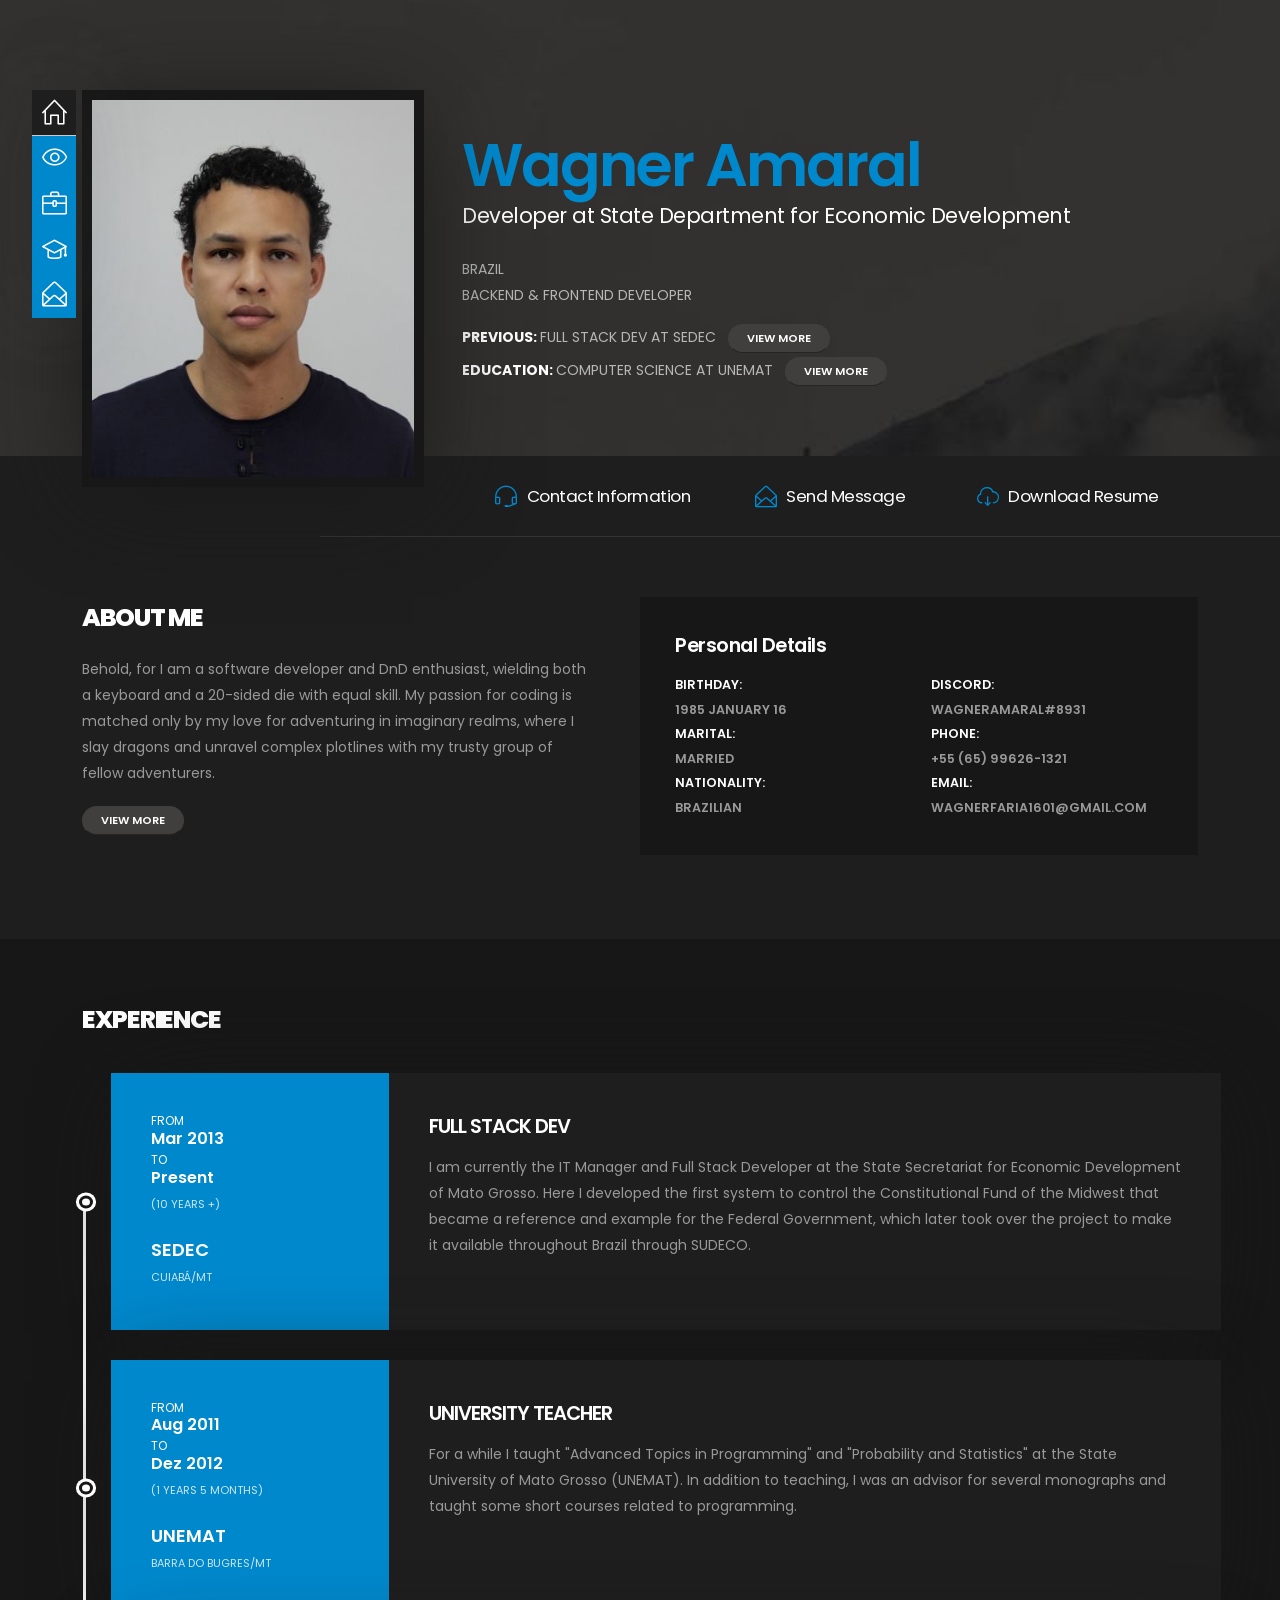
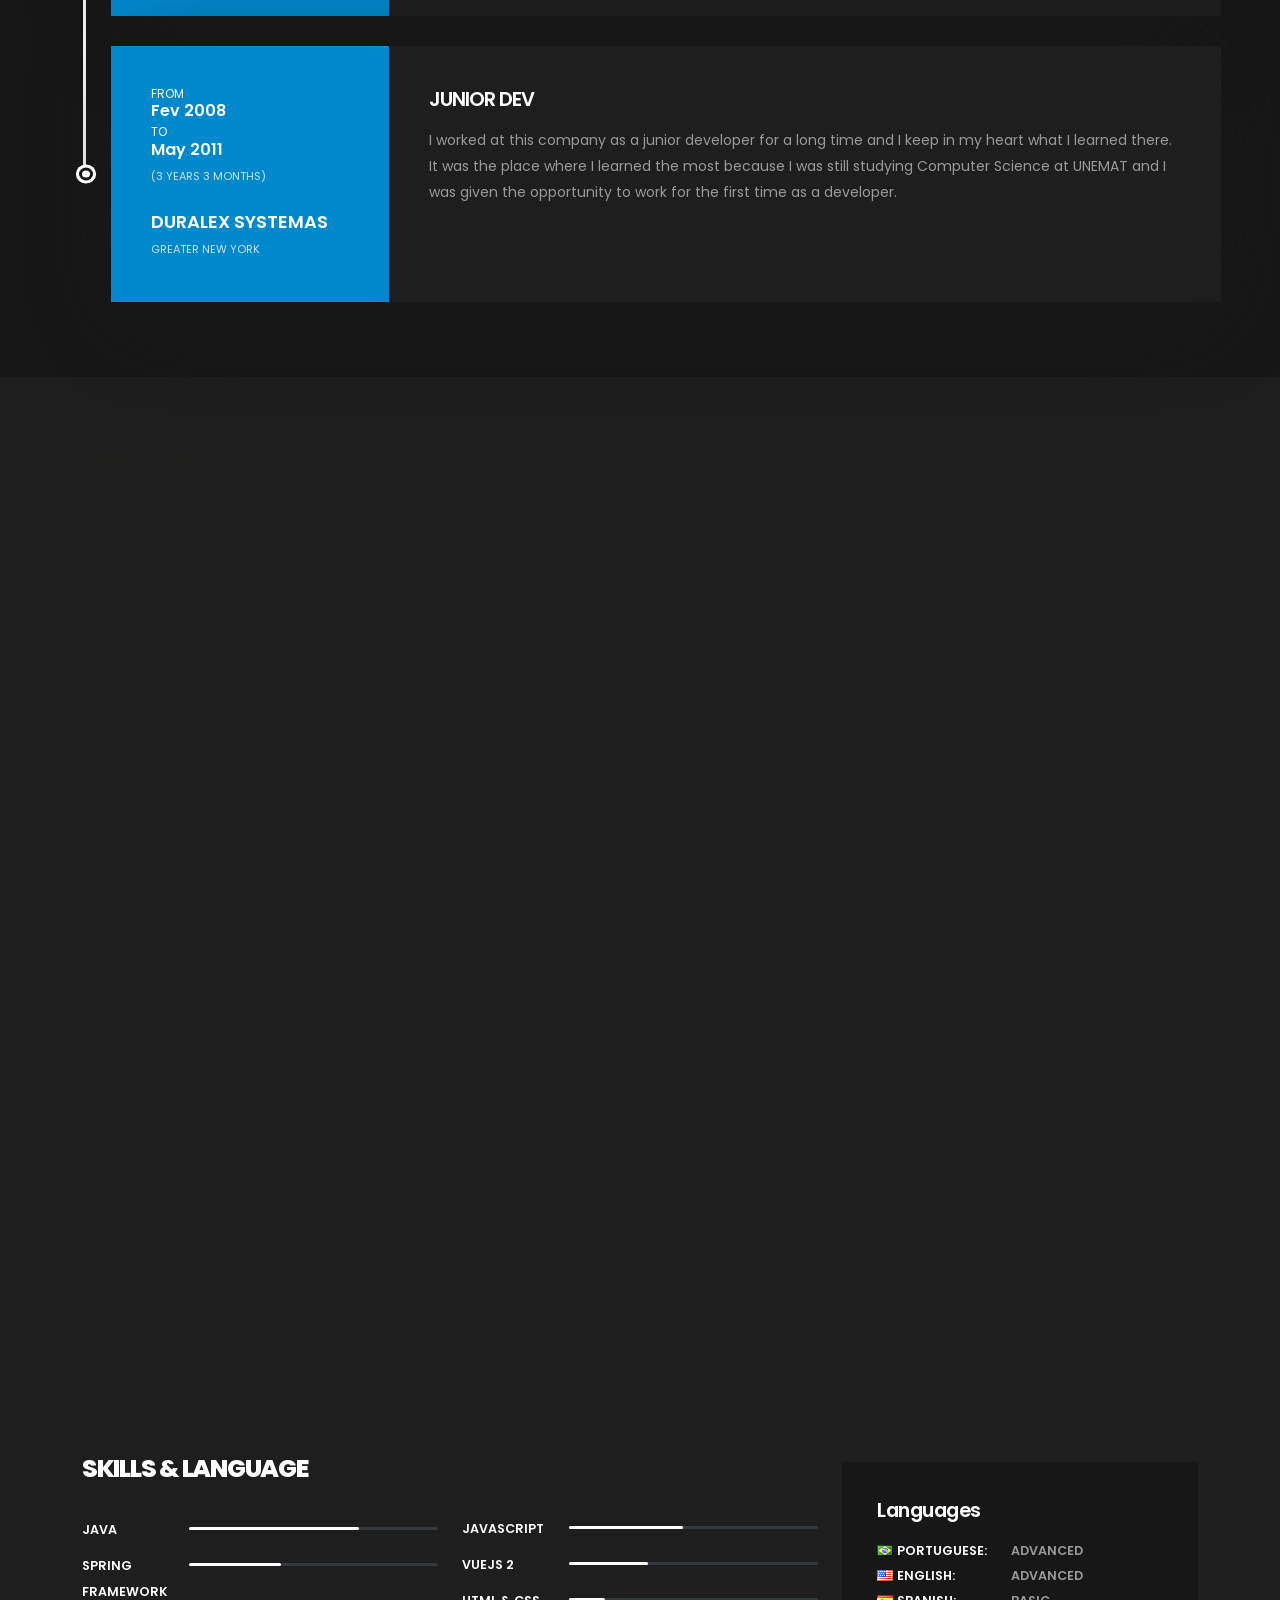
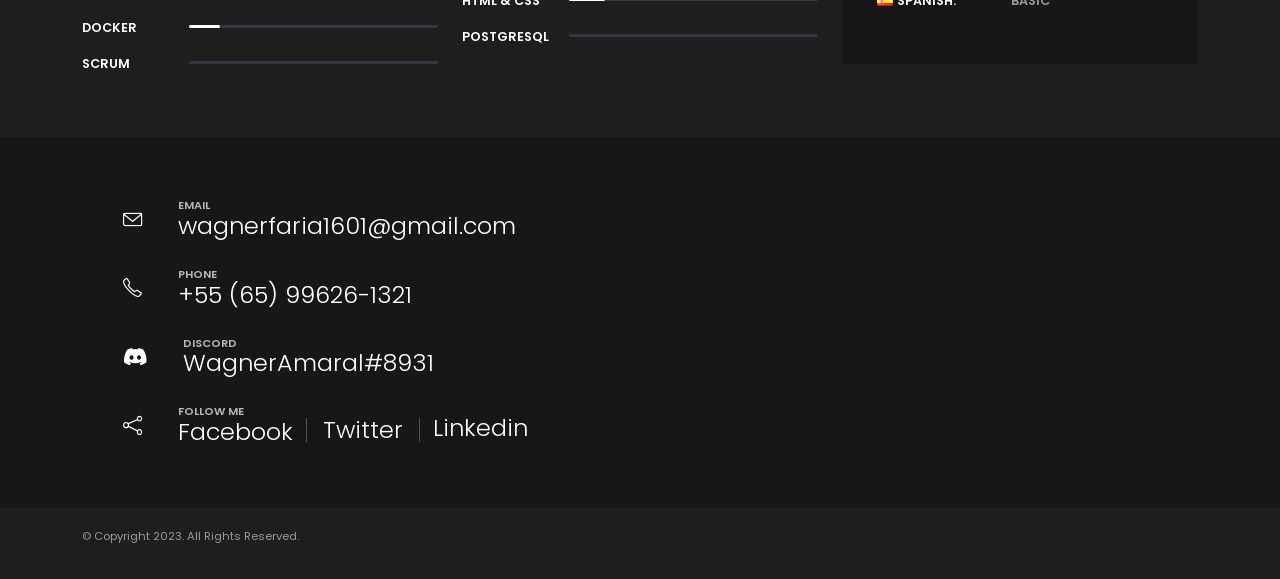
==== commit 3f1dcfda: "Corrigido numero de telefone e discord" ====
--- a/demo-resume-dark.html
+++ b/demo-resume-dark.html
@@ -685,7 +685,7 @@
 						<div class="container">
 								<div class="row m-0">
 									<div class="col-half-section col-half-section-left ms-3">
-										<a href="mailto:you@domain.com" class="text-decoration-none">
+										<a href="mailto:wagnerfaria1601@gmail.com" class="text-decoration-none">
 											<span class="feature-box custom-feature-box align-items-center mb-4">
 												<span class="custom-feature-box-icon">
 													<i class="icon-envelope icons text-color-light"></i>
@@ -698,7 +698,7 @@
 												</span>
 											</span>
 										</a>
-										<a href="tel:+1234657890" class="text-decoration-none">
+										<a href="tel:+5565996261321" class="text-decoration-none">
 											<span class="feature-box custom-feature-box align-items-center mb-4">
 												<span class="custom-feature-box-icon">
 													<i class="icon-phone icons text-color-light"></i>
@@ -711,7 +711,7 @@
 												</span>
 											</span>
 										</a>
-										<a href="skype:yourskype?chat" class="text-decoration-none">
+										<a href="#" class="text-decoration-none">
 											<span class="feature-box custom-feature-box align-items-center mb-4">
 												<span class="custom-feature-box-icon">
 													<i class="fa-brands fa-discord icons text-color-light"></i>
